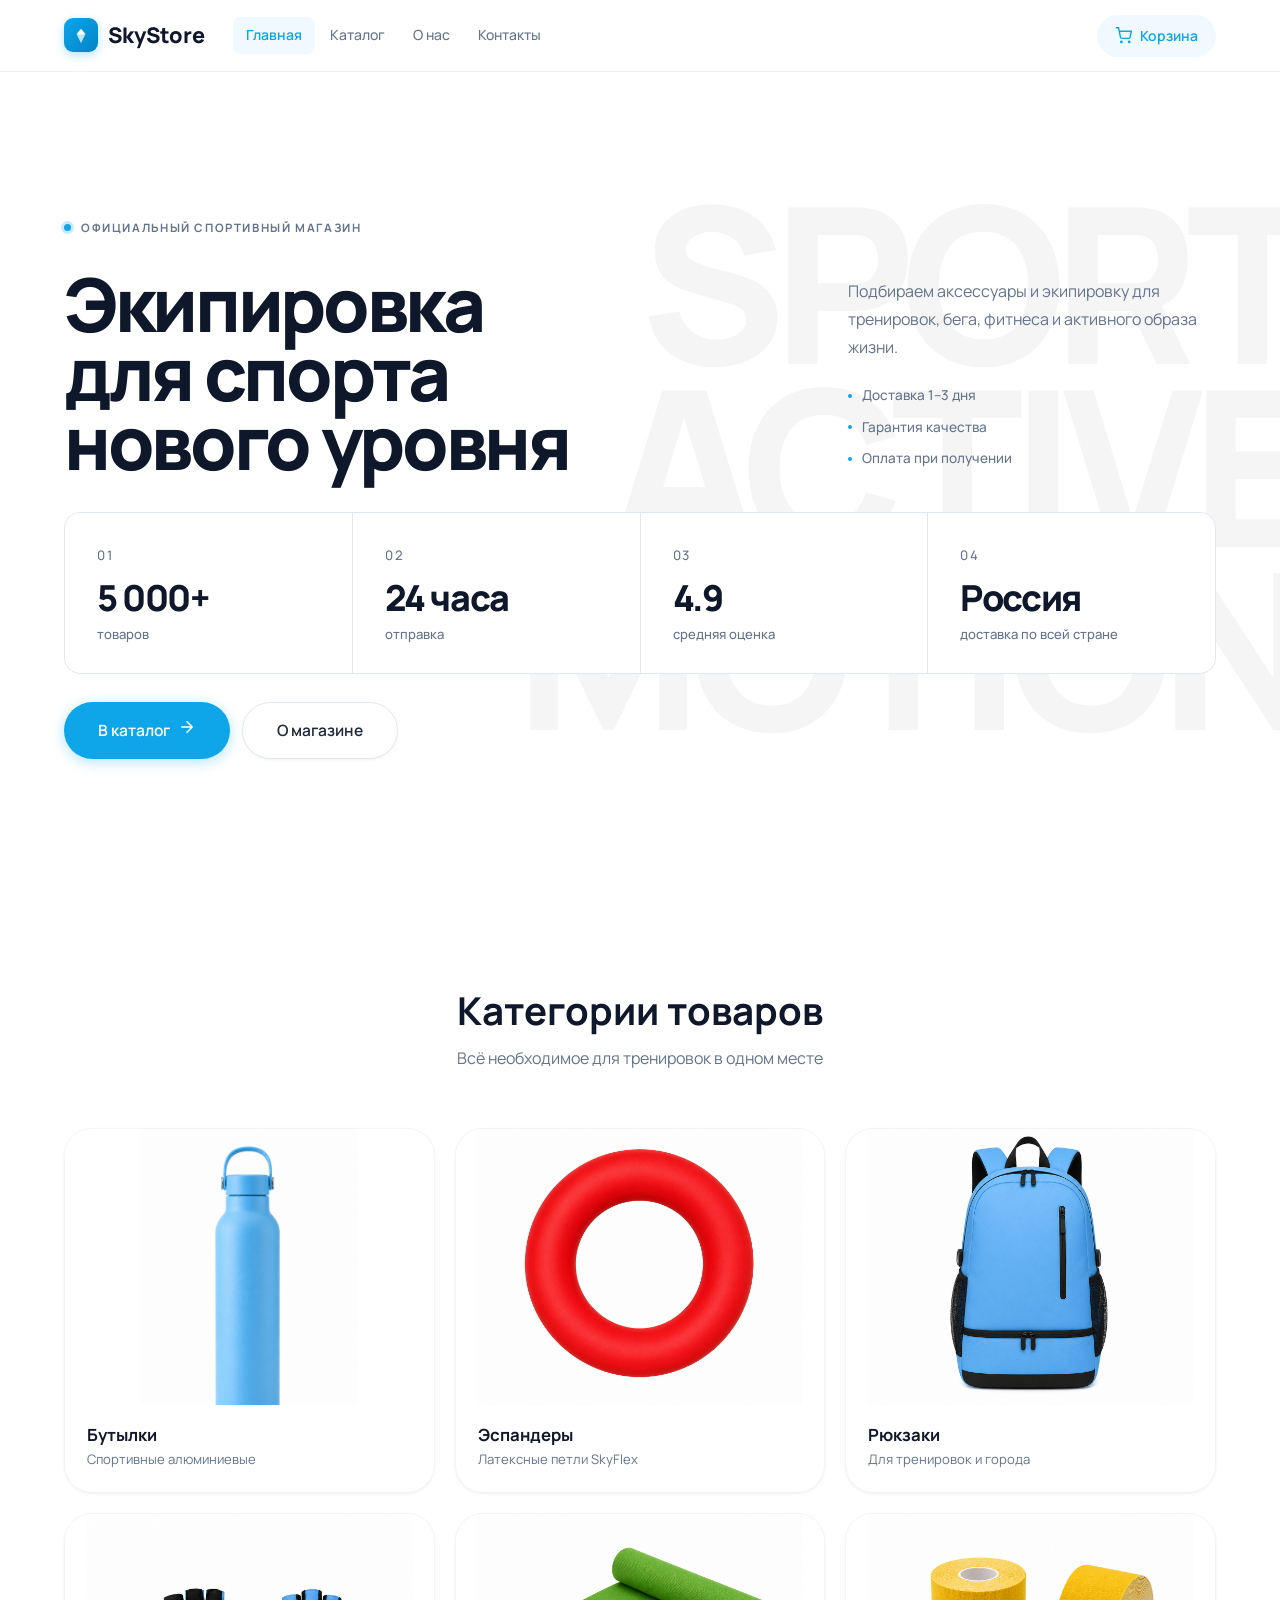
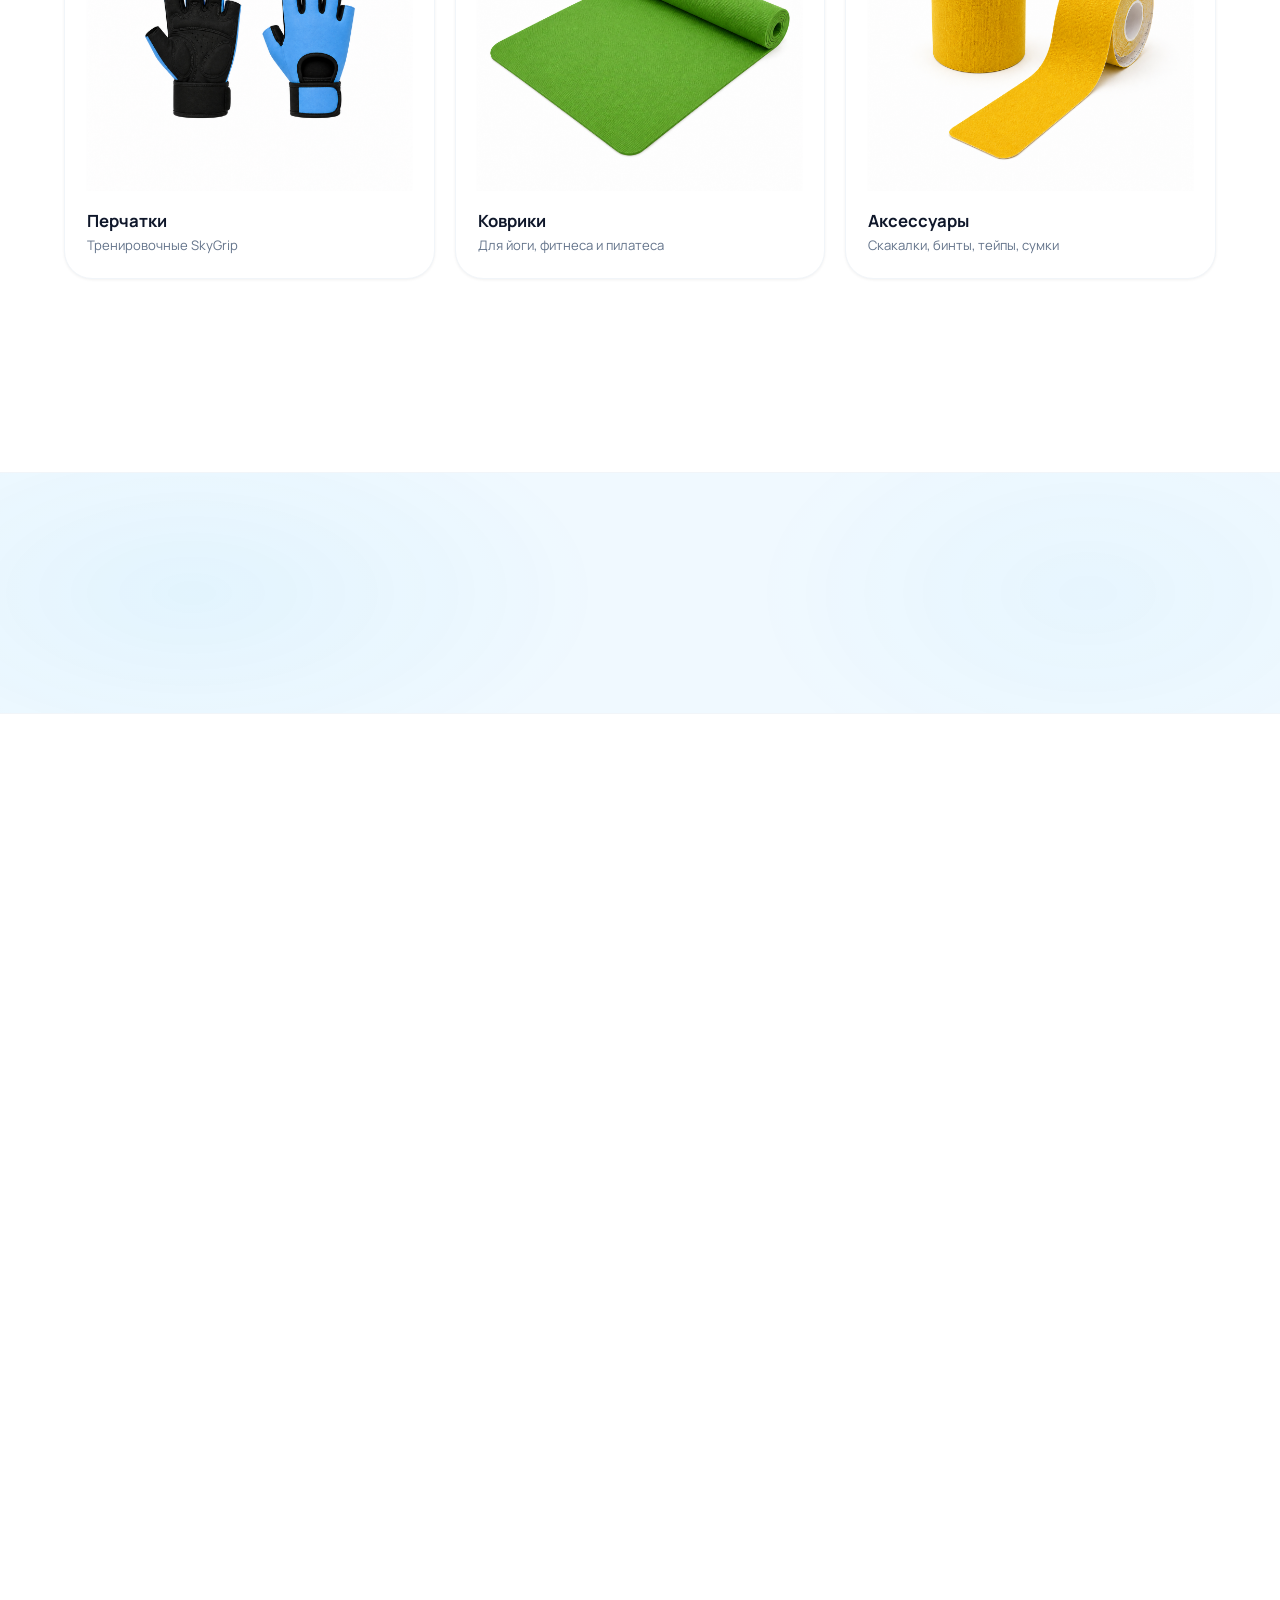
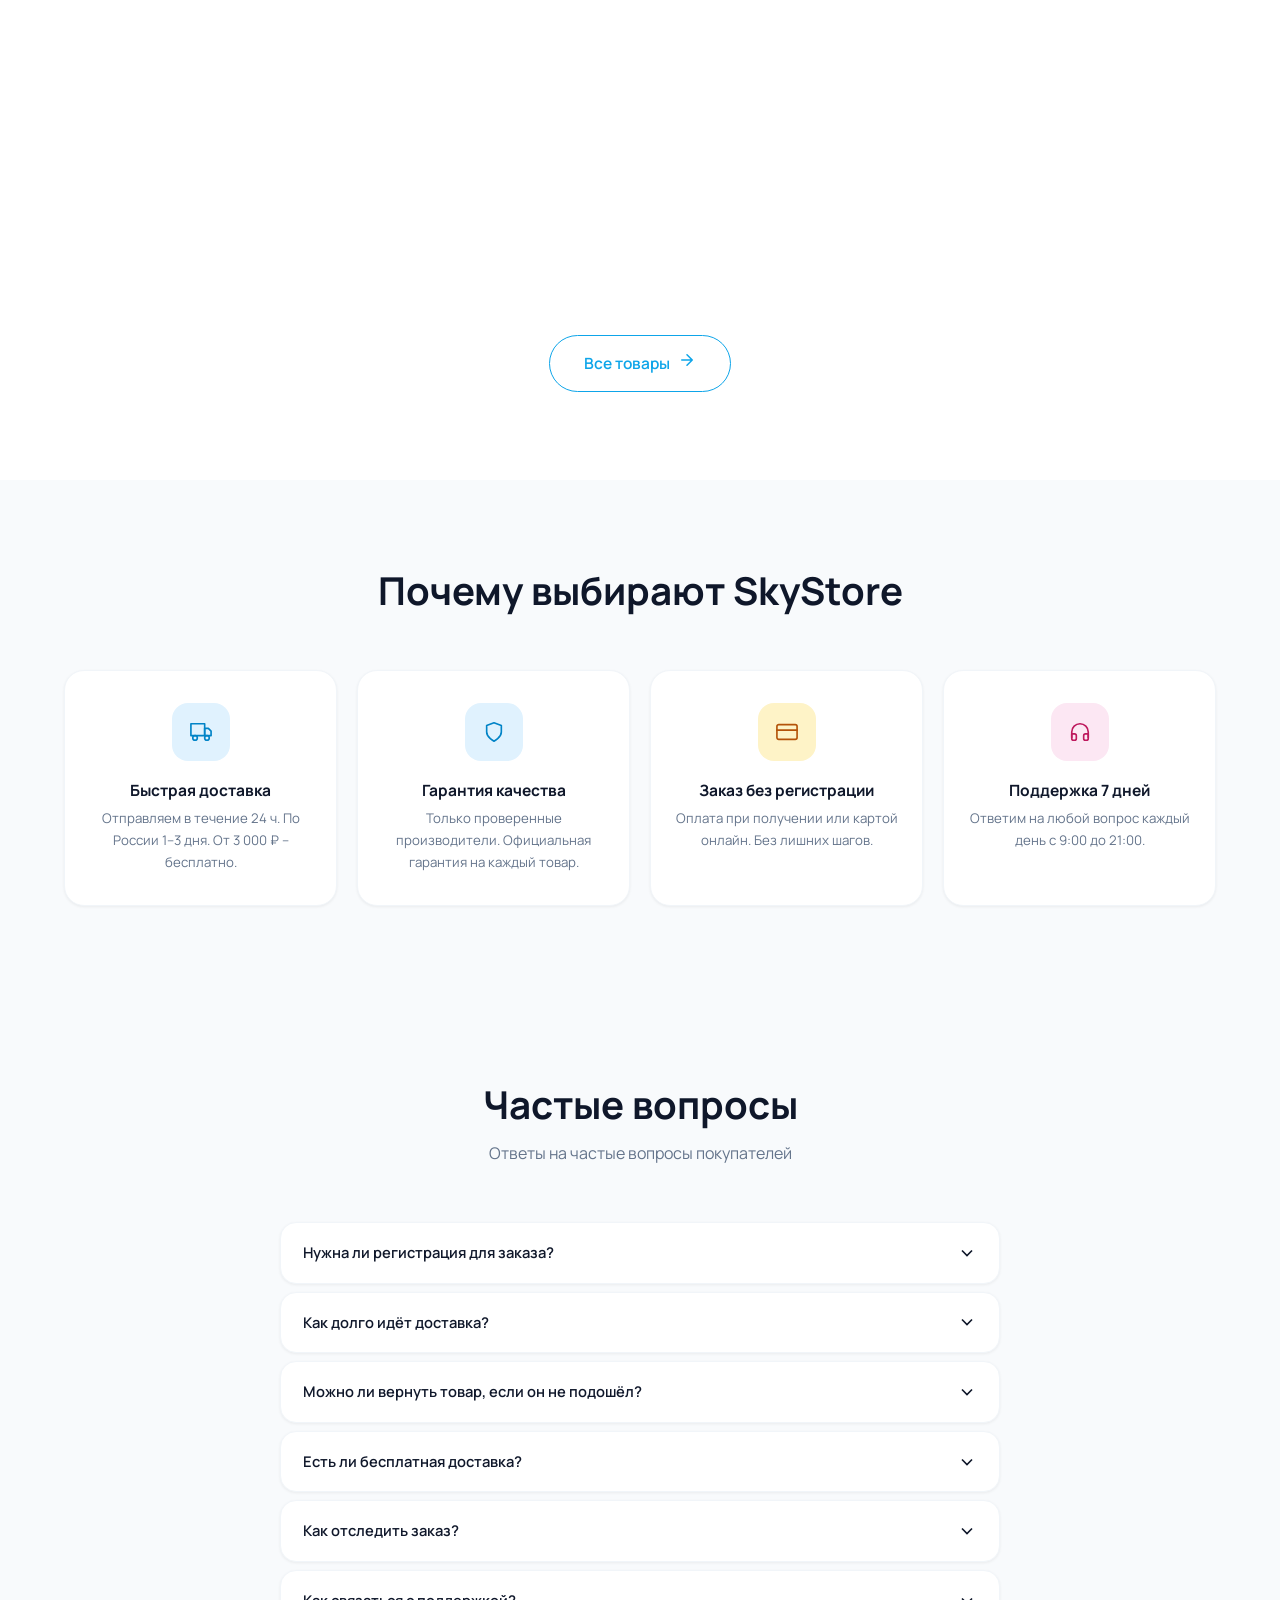
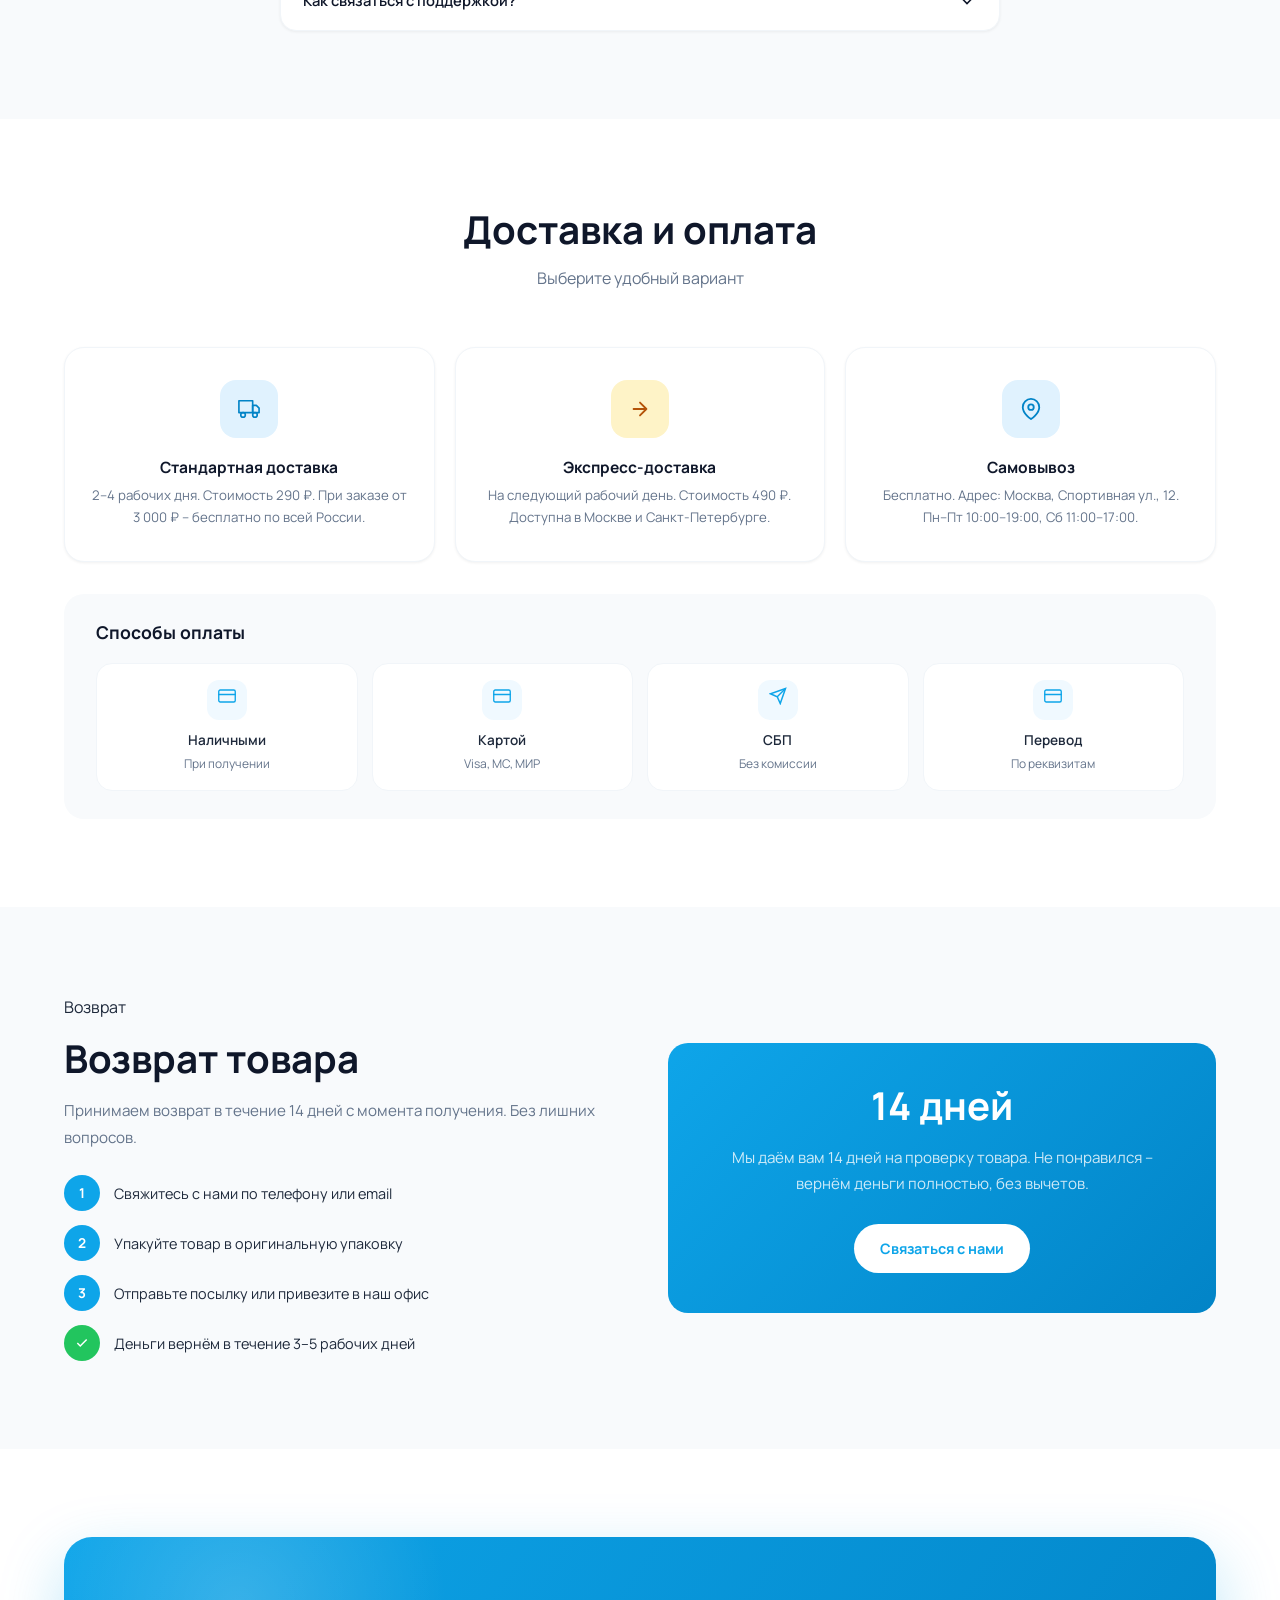
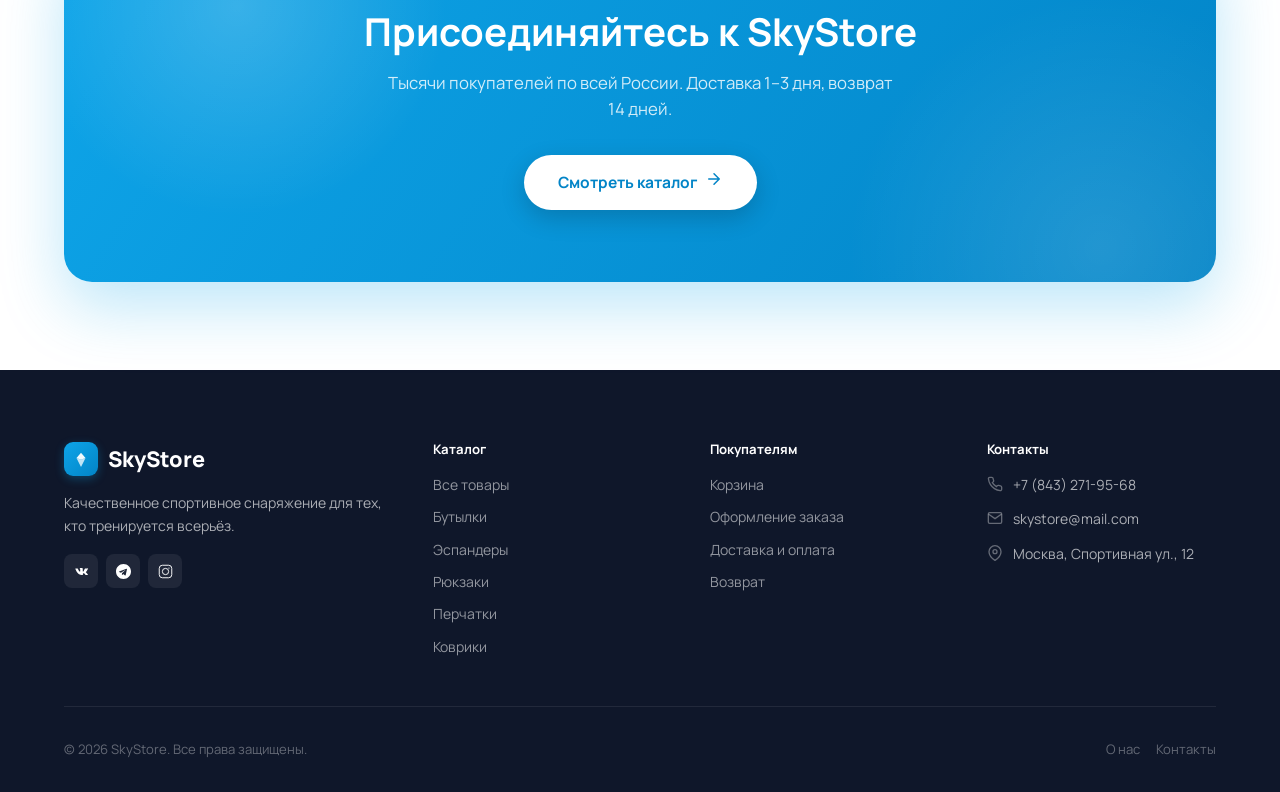
==== skystore-landing/index.html @ 06a7330c "Add Telegram bot + restructure: landing → skystore-landing/, bot → skystore-bot/ - Full aiogram 3 bo" ====
﻿<!DOCTYPE html>
<html lang="ru">
<head>
  <meta charset="UTF-8">
  <meta name="viewport" content="width=device-width, initial-scale=1.0">
  <title>SkyStore – спортивный магазин</title>
  <meta name="description" content="SkyStore – бутылки, эспандеры, рюкзаки, перчатки и коврики для тренировок. Быстрая доставка по России.">
  <link rel="icon" type="image/svg+xml" href="data:image/svg+xml,%3Csvg xmlns='http://www.w3.org/2000/svg' viewBox='0 0 32 32'%3E%3Crect width='32' height='32' rx='7' fill='%230EA5E9'/%3E%3Cpath d='M16 5L9 12l7 2.5 7-2.5L16 5z' fill='white' opacity='.95'/%3E%3Cpath d='M9 12l7 15 7-15-7 2.5L9 12z' fill='white' opacity='.75'/%3E%3C/svg%3E">
  <link rel="preconnect" href="https://fonts.googleapis.com">
  <link rel="preconnect" href="https://fonts.gstatic.com" crossorigin>
  <link href="https://fonts.googleapis.com/css2?family=Manrope:wght@400;500;600;700;800&display=swap" rel="stylesheet">
  <link rel="stylesheet" href="css/style.css">
</head>
<body data-page="home">

  <!-- HEADER -->
  <header class="site-header">
    <div class="container">
      <div class="header-inner">
        <a href="index.html" class="logo">
          <div class="logo-icon">
            <svg viewBox="0 0 20 20" fill="none">
              <path d="M10 3L5 9l5 1.8 5-1.8L10 3z" fill="white" opacity=".95"/>
              <path d="M5 9l5 10 5-10-5 1.8L5 9z" fill="white" opacity=".75"/>
            </svg>
          </div>
          SkyStore
        </a>
        <nav class="nav">
          <a href="index.html"    class="nav-link">Главная</a>
          <a href="catalog.html"  class="nav-link">Каталог</a>
          <a href="about.html"    class="nav-link">О нас</a>
          <a href="contacts.html" class="nav-link">Контакты</a>
        </nav>
        <div class="header-actions">
          <a href="cart.html" class="cart-btn">
            <svg width="17" height="17" viewBox="0 0 24 24" fill="none" stroke="currentColor" stroke-width="2"><circle cx="9" cy="21" r="1"/><circle cx="20" cy="21" r="1"/><path d="M1 1h4l2.68 13.39a2 2 0 0 0 2 1.61h9.72a2 2 0 0 0 2-1.61L23 6H6"/></svg>
            Корзина
            <span class="cart-count" style="display:none">0</span>
          </a>
          <button class="hamburger" aria-label="Меню"><span></span><span></span><span></span></button>
        </div>
      </div>
    </div>
  </header>

  <nav class="mobile-nav">
    <a href="index.html"    class="nav-link">Главная</a>
    <a href="catalog.html"  class="nav-link">Каталог</a>
    <a href="about.html"    class="nav-link">О нас</a>
    <a href="contacts.html" class="nav-link">Контакты</a>
    <a href="cart.html"     class="nav-link">Корзина</a>
  </nav>

  <main class="page-content">

    <!-- HERO -->
    <section class="hero">

      <!-- Decorative background type -->
      <div class="hero-bg-type" aria-hidden="true">
        <span>SPORT</span>
        <span>ACTIVE</span>
        <span>MOTION</span>
      </div>

      <div class="container">

        <!-- Badge -->
        <div class="hero-badge">
          <span class="hero-badge-dot"></span>
          Официальный спортивный магазин
        </div>

        <!-- Asymmetric heading + side block -->
        <div class="hero-main-grid">
          <h1 class="hero-h1">Экипировка<br>для спорта<br>нового уровня</h1>
          <div class="hero-side">
            <p class="hero-desc">Подбираем аксессуары и экипировку для тренировок, бега, фитнеса и активного образа жизни.</p>
            <ul class="hero-trust">
              <li><span class="hero-trust-dot"></span>Доставка 1–3 дня</li>
              <li><span class="hero-trust-dot"></span>Гарантия качества</li>
              <li><span class="hero-trust-dot"></span>Оплата при получении</li>
            </ul>
          </div>
        </div>

        <!-- Stat cards -->
        <div class="hero-cards">
          <div class="hero-card">
            <span class="hero-card-idx">01</span>
            <strong>5 000+</strong>
            <span>товаров</span>
          </div>
          <div class="hero-card">
            <span class="hero-card-idx">02</span>
            <strong>24 часа</strong>
            <span>отправка</span>
          </div>
          <div class="hero-card">
            <span class="hero-card-idx">03</span>
            <strong>4.9</strong>
            <span>средняя оценка</span>
          </div>
          <div class="hero-card">
            <span class="hero-card-idx">04</span>
            <strong>Россия</strong>
            <span>доставка по всей стране</span>
          </div>
        </div>

        <!-- Actions -->
        <div class="hero-actions">
          <a href="catalog.html" class="btn btn-primary btn-lg">В каталог <span data-icon="arrow"></span></a>
          <a href="about.html" class="btn btn-secondary btn-lg">О магазине</a>
        </div>

      </div>
    </section>


    <!-- CATEGORIES -->
    <section class="section" style="background:#fff">
      <div class="container">
        <div class="section-header" data-reveal="up">
          <div class="eyebrow">Ассортимент</div>
          <h2>Категории товаров</h2>
          <p>Всё необходимое для тренировок в одном месте</p>
        </div>
        <div class="cat-grid">
          <a href="catalog.html?cat=bottles" class="cat-card" data-reveal="up" data-delay="100">
            <div class="cat-card-img cat-card-img-product cat-card-img-bottle">
              <img src="images/blue.png" alt="Бутылки для спорта">
            </div>
            <div class="cat-card-body">
              <h3>Бутылки</h3>
              <p>Спортивные алюминиевые</p>
            </div>
          </a>
          <a href="catalog.html?cat=expanders" class="cat-card" data-reveal="up" data-delay="200">
            <div class="cat-card-img cat-card-img-product">
              <img src="images/espander%20red.png" alt="Эспандеры и ленты">
            </div>
            <div class="cat-card-body">
              <h3>Эспандеры</h3>
              <p>Латексные петли SkyFlex</p>
            </div>
          </a>
          <a href="catalog.html?cat=backpacks" class="cat-card" data-reveal="up" data-delay="300">
            <div class="cat-card-img cat-card-img-product">
              <img src="images/back%20blue.png" alt="Спортивные рюкзаки">
            </div>
            <div class="cat-card-body">
              <h3>Рюкзаки</h3>
              <p>Для тренировок и города</p>
            </div>
          </a>
          <a href="catalog.html?cat=gloves" class="cat-card" data-reveal="up" data-delay="100">
            <div class="cat-card-img cat-card-img-product">
              <img src="images/per%20blue.png" alt="Перчатки для фитнеса">
            </div>
            <div class="cat-card-body">
              <h3>Перчатки</h3>
              <p>Тренировочные SkyGrip</p>
            </div>
          </a>
          <a href="catalog.html?cat=mats" class="cat-card" data-reveal="up" data-delay="200">
            <div class="cat-card-img cat-card-img-product">
              <img src="images/cover%20green.png" alt="Коврики для йоги">
            </div>
            <div class="cat-card-body">
              <h3>Коврики</h3>
              <p>Для йоги, фитнеса и пилатеса</p>
            </div>
          </a>
          <a href="catalog.html?cat=accessories" class="cat-card" data-reveal="up" data-delay="300">
            <div class="cat-card-img cat-card-img-product">
              <img src="images/type%20yellow.png" alt="Аксессуары для спорта">
            </div>
            <div class="cat-card-body">
              <h3>Аксессуары</h3>
              <p>Скакалки, бинты, тейпы, сумки</p>
            </div>
          </a>
        </div>
        <div style="text-align:center;margin-top:48px" data-reveal="up">
          <a href="catalog.html" class="btn btn-outline btn-lg">
            Весь каталог <span data-icon="arrow"></span>
          </a>
        </div>
      </div>
    </section>

    <!-- STATS BANNER -->
    <section class="stats-banner">
      <div class="container">
        <div class="stats-grid">
          <div class="stat-item" data-reveal="up" data-delay="100">
            <div class="stat-value"><em>4</em>800+</div>
            <div class="stat-label">Довольных клиентов</div>
          </div>
          <div class="stat-item" data-reveal="up" data-delay="200">
            <div class="stat-value"><em>18</em>+</div>
            <div class="stat-label">Видов товаров</div>
          </div>
          <div class="stat-item" data-reveal="up" data-delay="300">
            <div class="stat-value"><em>98</em>%</div>
            <div class="stat-label">Положительных отзывов</div>
          </div>
          <div class="stat-item" data-reveal="up" data-delay="400">
            <div class="stat-value"><em>1</em>–3</div>
            <div class="stat-label">Дня доставки по России</div>
          </div>
        </div>
      </div>
    </section>

    <!-- FEATURED PRODUCTS -->
    <section class="section" style="background:#fff">
      <div class="container">
        <div class="section-header" data-reveal="up">
          <div class="eyebrow">Популярное</div>
          <h2>Хиты продаж</h2>
          <p>Самые популярные товары среди наших покупателей</p>
        </div>
        <div class="products-grid" id="featured-grid"></div>
        <div style="text-align:center;margin-top:48px" data-reveal="up">
          <a href="catalog.html" class="btn btn-outline btn-lg">
            Все товары <span data-icon="arrow"></span>
          </a>
        </div>
      </div>
    </section>

    <!-- FEATURES -->
    <section class="section" style="background:#f8fafc">
      <div class="container">
        <div class="section-header" data-reveal="up">
          <div class="eyebrow">Преимущества</div>
          <h2>Почему выбирают SkyStore</h2>
        </div>
        <div class="features-grid">
          <div class="feature-card" data-reveal="up" data-delay="100">
            <div class="feature-icon" style="background:#e0f2fe;color:#0284c7"><span data-icon="truck"></span></div>
            <h4>Быстрая доставка</h4>
            <p>Отправляем в течение 24 ч. По России 1–3 дня. От 3 000 ₽ – бесплатно.</p>
          </div>
          <div class="feature-card" data-reveal="up" data-delay="200">
            <div class="feature-icon" style="background:#e0f2fe;color:#0284c7"><span data-icon="shield"></span></div>
            <h4>Гарантия качества</h4>
            <p>Только проверенные производители. Официальная гарантия на каждый товар.</p>
          </div>
          <div class="feature-card" data-reveal="up" data-delay="300">
            <div class="feature-icon" style="background:#fef3c7;color:#b45309"><span data-icon="credit"></span></div>
            <h4>Заказ без регистрации</h4>
            <p>Оплата при получении или картой онлайн. Без лишних шагов.</p>
          </div>
          <div class="feature-card" data-reveal="up" data-delay="400">
            <div class="feature-icon" style="background:#fce7f3;color:#be185d"><span data-icon="headset"></span></div>
            <h4>Поддержка 7 дней</h4>
            <p>Ответим на любой вопрос каждый день с 9:00 до 21:00.</p>
          </div>
        </div>
      </div>
    </section>

    <!-- FAQ -->
    <section class="section" style="background:#f8fafc">
      <div class="container">
        <div class="section-header" data-reveal="up">
          <div class="eyebrow">Вопросы</div>
          <h2>Частые вопросы</h2>
          <p>Ответы на частые вопросы покупателей</p>
        </div>
        <div class="faq-list">
          <div class="faq-item" data-reveal="up" data-delay="100">
            <button class="faq-q" onclick="toggleFaq(this)">
              <span>Нужна ли регистрация для заказа?</span>
              <svg class="faq-icon" width="20" height="20" viewBox="0 0 24 24" fill="none" stroke="currentColor" stroke-width="2"><path d="M6 9l6 6 6-6"/></svg>
            </button>
            <div class="faq-a">Нет. Укажите имя, телефон и адрес доставки – и всё.</div>
          </div>
          <div class="faq-item" data-reveal="up" data-delay="150">
            <button class="faq-q" onclick="toggleFaq(this)">
              <span>Как долго идёт доставка?</span>
              <svg class="faq-icon" width="20" height="20" viewBox="0 0 24 24" fill="none" stroke="currentColor" stroke-width="2"><path d="M6 9l6 6 6-6"/></svg>
            </button>
            <div class="faq-a">Стандартная доставка – 2–4 рабочих дня. Экспресс – на следующий день (Москва и СПб). Мы отправляем заказы в течение 24 часов после подтверждения.</div>
          </div>
          <div class="faq-item" data-reveal="up" data-delay="200">
            <button class="faq-q" onclick="toggleFaq(this)">
              <span>Можно ли вернуть товар, если он не подошёл?</span>
              <svg class="faq-icon" width="20" height="20" viewBox="0 0 24 24" fill="none" stroke="currentColor" stroke-width="2"><path d="M6 9l6 6 6-6"/></svg>
            </button>
            <div class="faq-a">Да, принимаем возврат в течение 14 дней. Товар должен быть в оригинальной упаковке и без следов использования. Свяжитесь с нами – расскажем, как вернуть.</div>
          </div>
          <div class="faq-item" data-reveal="up" data-delay="250">
            <button class="faq-q" onclick="toggleFaq(this)">
              <span>Есть ли бесплатная доставка?</span>
              <svg class="faq-icon" width="20" height="20" viewBox="0 0 24 24" fill="none" stroke="currentColor" stroke-width="2"><path d="M6 9l6 6 6-6"/></svg>
            </button>
            <div class="faq-a">При заказе от 3 000 ₽ доставка бесплатна по всей России. Самовывоз из нашего офиса в Москве – всегда бесплатно.</div>
          </div>
          <div class="faq-item" data-reveal="up" data-delay="300">
            <button class="faq-q" onclick="toggleFaq(this)">
              <span>Как отследить заказ?</span>
              <svg class="faq-icon" width="20" height="20" viewBox="0 0 24 24" fill="none" stroke="currentColor" stroke-width="2"><path d="M6 9l6 6 6-6"/></svg>
            </button>
            <div class="faq-a">После отправки мы пришлём вам трек-номер по телефону или email. Также можно позвонить нам или написать – уточним статус заказа.</div>
          </div>
          <div class="faq-item" data-reveal="up" data-delay="350">
            <button class="faq-q" onclick="toggleFaq(this)">
              <span>Как связаться с поддержкой?</span>
              <svg class="faq-icon" width="20" height="20" viewBox="0 0 24 24" fill="none" stroke="currentColor" stroke-width="2"><path d="M6 9l6 6 6-6"/></svg>
            </button>
            <div class="faq-a">Позвоните по номеру +7 (843) 271-95-68 (бесплатно), напишите на skystore@mail.com или через форму на странице контактов. Работаем ежедневно.</div>
          </div>
        </div>
      </div>
    </section>

    <!-- DELIVERY & PAYMENT -->
    <section class="section" style="background:#fff" id="delivery">
      <div class="container">
        <div class="section-header" data-reveal="up">
          <div class="eyebrow">Доставка</div>
          <h2>Доставка и оплата</h2>
          <p>Выберите удобный вариант</p>
        </div>
        <div class="about-delivery-grid">
          <div class="feature-card" data-reveal="up" data-delay="100">
            <div class="feature-icon" style="background:#e0f2fe;color:#0284c7"><span data-icon="truck"></span></div>
            <h4>Стандартная доставка</h4>
            <p>2–4 рабочих дня. Стоимость 290 ₽. При заказе от 3 000 ₽ – бесплатно по всей России.</p>
          </div>
          <div class="feature-card" data-reveal="up" data-delay="200">
            <div class="feature-icon" style="background:#fef3c7;color:#b45309"><span data-icon="arrow"></span></div>
            <h4>Экспресс-доставка</h4>
            <p>На следующий рабочий день. Стоимость 490 ₽. Доступна в Москве и Санкт-Петербурге.</p>
          </div>
          <div class="feature-card" data-reveal="up" data-delay="300">
            <div class="feature-icon" style="background:#e0f2fe;color:#0284c7"><span data-icon="pin"></span></div>
            <h4>Самовывоз</h4>
            <p>Бесплатно. Адрес: Москва, Спортивная ул., 12. Пн–Пт 10:00–19:00, Сб 11:00–17:00.</p>
          </div>
        </div>

        <div class="about-payment-block" data-reveal="up">
          <h3>Способы оплаты</h3>
          <div class="about-payment-grid">
            <div class="about-payment-item">
              <div class="about-payment-icon"><span data-icon="credit"></span></div>
              <div class="about-payment-name">Наличными</div>
              <div class="about-payment-sub">При получении</div>
            </div>
            <div class="about-payment-item">
              <div class="about-payment-icon"><span data-icon="credit"></span></div>
              <div class="about-payment-name">Картой</div>
              <div class="about-payment-sub">Visa, MC, МИР</div>
            </div>
            <div class="about-payment-item">
              <div class="about-payment-icon"><span data-icon="send"></span></div>
              <div class="about-payment-name">СБП</div>
              <div class="about-payment-sub">Без комиссии</div>
            </div>
            <div class="about-payment-item">
              <div class="about-payment-icon"><span data-icon="credit"></span></div>
              <div class="about-payment-name">Перевод</div>
              <div class="about-payment-sub">По реквизитам</div>
            </div>
          </div>
        </div>
      </div>
    </section>

    <!-- RETURNS -->
    <section class="section" style="background:#f8fafc" id="returns">
      <div class="container">
        <div class="about-returns-grid">
          <div data-reveal="right">
            <div class="eyebrow">Возврат</div>
            <h2>Возврат товара</h2>
            <p class="about-text">Принимаем возврат в течение 14 дней с момента получения. Без лишних вопросов.</p>
            <div class="about-steps">
              <div class="about-step">
                <div class="about-step-num">1</div>
                <span>Свяжитесь с нами по телефону или email</span>
              </div>
              <div class="about-step">
                <div class="about-step-num">2</div>
                <span>Упакуйте товар в оригинальную упаковку</span>
              </div>
              <div class="about-step">
                <div class="about-step-num">3</div>
                <span>Отправьте посылку или привезите в наш офис</span>
              </div>
              <div class="about-step">
                <div class="about-step-num about-step-done">
                  <svg width="14" height="14" viewBox="0 0 24 24" fill="none" stroke="currentColor" stroke-width="2.5"><path d="M20 6L9 17l-5-5"/></svg>
                </div>
                <span>Деньги вернём в течение 3–5 рабочих дней</span>
              </div>
            </div>
          </div>
          <div data-reveal="left">
            <div class="about-returns-card">
              <h3>14 дней</h3>
              <p>Мы даём вам 14 дней на проверку товара. Не понравился – вернём деньги полностью, без вычетов.</p>
              <a href="contacts.html" class="btn about-returns-btn">Связаться с нами</a>
            </div>
          </div>
        </div>
      </div>
    </section>

    <!-- CTA -->
    <section class="section cta-section">
      <div class="container">
        <div class="cta-card" data-reveal="scale">
          <h2>Присоединяйтесь к SkyStore</h2>
          <p>Тысячи покупателей по всей России. Доставка 1–3 дня, возврат 14 дней.</p>
          <a href="catalog.html" class="btn btn-lg btn-white" style="margin-top:32px">
            Смотреть каталог <span data-icon="arrow"></span>
          </a>
        </div>
      </div>
    </section>

  </main>

  <!-- FOOTER -->
  <footer class="site-footer">
    <div class="container">
      <div class="footer-grid">
        <div class="footer-brand">
          <a href="index.html" class="logo">
            <div class="logo-icon"><svg viewBox="0 0 20 20" fill="none"><path d="M10 3L5 9l5 1.8 5-1.8L10 3z" fill="white" opacity=".95"/><path d="M5 9l5 10 5-10-5 1.8L5 9z" fill="white" opacity=".75"/></svg></div>
            SkyStore
          </a>
          <p style="margin-top:14px">Качественное спортивное снаряжение для тех, кто тренируется всерьёз.</p>
          <div class="socials" style="margin-top:16px">
            <a href="#" class="social-link" aria-label="VK"><svg viewBox="0 0 24 24" fill="white" width="15" height="15"><path d="M21.547 7h-3.29a.743.743 0 0 0-.655.392s-1.312 2.416-1.734 3.23C14.734 12.813 14 12.126 14 11.11V7.6A1.104 1.104 0 0 0 12.896 6.5h-2.474a1.982 1.982 0 0 0-1.75.813s1.255-.204 1.255 1.49c0 .42.022 1.626.04 2.64a.73.73 0 0 1-1.272.503A21.54 21.54 0 0 1 6.197 7.41a.693.693 0 0 0-.63-.403h-2.99a.508.508 0 0 0-.48.635C3.093 10.148 6 17.5 12.58 17.5h1.169a.474.474 0 0 0 .474-.474v-1.571a.576.576 0 0 1 .527-.577c.793-.05 2.6.744 3.467 2.363a.573.573 0 0 0 .817.259h2.739a.493.493 0 0 0 .41-.758c-.944-1.36-3.244-3.356-3.244-3.356s2.946-3.891 3.29-5.209A.582.582 0 0 0 21.547 7z"/></svg></a>
            <a href="#" class="social-link" aria-label="Telegram"><svg viewBox="0 0 24 24" fill="white" width="15" height="15"><path d="M12 0C5.373 0 0 5.373 0 12s5.373 12 12 12 12-5.373 12-12S18.627 0 12 0zm5.562 8.248-2.012 9.488c-.145.658-.537.818-1.084.508l-3-2.21-1.447 1.394c-.16.16-.295.295-.605.295l.213-3.053 5.56-5.023c.242-.213-.054-.333-.373-.12l-6.871 4.326-2.962-.924c-.643-.204-.657-.643.136-.953l11.57-4.461c.537-.194 1.006.131.875.733z"/></svg></a>
            <a href="#" class="social-link" aria-label="Instagram"><svg viewBox="0 0 24 24" fill="none" stroke="white" stroke-width="1.5" width="15" height="15"><rect x="2" y="2" width="20" height="20" rx="5"/><circle cx="12" cy="12" r="5"/><circle cx="17.5" cy="6.5" r="1" fill="white" stroke="none"/></svg></a>
          </div>
        </div>
        <div class="footer-col">
          <h4>Каталог</h4>
          <div class="footer-links">
            <a href="catalog.html">Все товары</a>
            <a href="catalog.html?cat=bottles">Бутылки</a>
            <a href="catalog.html?cat=expanders">Эспандеры</a>
            <a href="catalog.html?cat=backpacks">Рюкзаки</a>
            <a href="catalog.html?cat=gloves">Перчатки</a>
            <a href="catalog.html?cat=mats">Коврики</a>
          </div>
        </div>
        <div class="footer-col">
          <h4>Покупателям</h4>
          <div class="footer-links">
            <a href="cart.html">Корзина</a>
            <a href="checkout.html">Оформление заказа</a>
            <a href="index.html#delivery">Доставка и оплата</a>
            <a href="index.html#returns">Возврат</a>
          </div>
        </div>
        <div class="footer-col">
          <h4>Контакты</h4>
          <div class="footer-contact-item"><span data-icon="phone"></span><span>+7 (843) 271-95-68</span></div>
          <div class="footer-contact-item"><span data-icon="mail"></span><span>skystore@mail.com</span></div>
          <div class="footer-contact-item"><span data-icon="pin"></span><span>Москва, Спортивная ул., 12</span></div>
        </div>
      </div>
      <div class="footer-bottom">
        <p>&copy; 2026 SkyStore. Все права защищены.</p>
        <div class="socials" style="gap:16px">
          <a href="about.html" style="font-size:.82rem;color:rgba(255,255,255,.35)">О нас</a>
          <a href="contacts.html" style="font-size:.82rem;color:rgba(255,255,255,.35)">Контакты</a>
        </div>
      </div>
    </div>
  </footer>

  <script src="js/cart.js"></script>
  <script src="js/main.js"></script>
  <script>
    function toggleFaq(btn) {
      const item = btn.closest('.faq-item');
      const isOpen = item.classList.contains('open');
      document.querySelectorAll('.faq-item.open').forEach(el => el.classList.remove('open'));
      if (!isOpen) item.classList.add('open');
    }
  </script>
</body>
</html>
---- skystore-landing/css/style.css ----
﻿/* ============================================================
   SkyStore – Redesign 2.0 · Apple-style minimalism
   ============================================================ */

/* ── 1. VARIABLES ────────────────────────────────────────── */
:root {
  --c-primary:       #0EA5E9;
  --c-primary-dark:  #0284C7;
  --c-primary-light: #BAE6FD;
  --c-primary-pale:  #F0F9FF;
  --c-accent:        #0284C7;
  --c-accent-dark:   #075985;
  --c-accent-light:  #BAE6FD;
  --c-accent-pale:   #F0F9FF;
  --c-dark:          #0F172A;
  --c-text:          #1E293B;
  --c-muted:         #64748B;
  --c-text-muted:    #64748B;
  --c-border:        #E2E8F0;
  --c-border-soft:   #F1F5F9;
  --c-border-light:  #F1F5F9;
  --c-bg:            #F8FAFC;
  --c-white:         #FFFFFF;
  --c-success:       #22C55E;
  --c-error:         #EF4444;

  --font:     'Manrope', system-ui, sans-serif;
  --font-d:   'Manrope', system-ui, sans-serif;
  --font-display: 'Manrope', system-ui, sans-serif;

  --r-sm: 8px; --r-md: 12px; --r-lg: 16px; --r-xl: 20px; --r-2xl: 28px; --r-full: 9999px;

  --shadow-xs:   0 1px 3px rgba(0,0,0,.06);
  --shadow-sm:   0 2px 8px rgba(0,0,0,.07);
  --shadow-md:   0 4px 20px rgba(0,0,0,.09);
  --shadow-lg:   0 8px 40px rgba(0,0,0,.11);
  --shadow-card: 0 2px 8px rgba(0,0,0,.07);
  --shadow-blue: 0 8px 32px rgba(14,165,233,.22);

  --t:      220ms cubic-bezier(.4,0,.2,1);
  --t-fast: 150ms cubic-bezier(.4,0,.2,1);
  --t-slow: 380ms cubic-bezier(.4,0,.2,1);
  --t-normal: 220ms cubic-bezier(.4,0,.2,1);

  --gap-sm:   8px;
  --gap-md:   16px;
  --gap-lg:   24px;
  --gap-xl:   32px;
  --gap-2xl:  48px;
  --gap-3xl:  64px;

  --container: 1200px;
  --topbar-h:  0px;
  --nav-h:     72px;
  --header-h:  72px;
}

/* ── 2. RESET ─────────────────────────────────────────────── */
*, *::before, *::after { box-sizing: border-box; margin: 0; padding: 0; }
html { scroll-behavior: smooth; font-size: 16px; }
body { font-family: var(--font); color: var(--c-text); background: #fff; line-height: 1.6; -webkit-font-smoothing: antialiased; overflow-x: hidden; }

::-webkit-scrollbar { width: 5px; }
::-webkit-scrollbar-track { background: transparent; }
::-webkit-scrollbar-thumb { background: #CBD5E1; border-radius: 9px; }
::-webkit-scrollbar-thumb:hover { background: var(--c-primary); }

/* ── TOP BAR ─────────────────────────────────────────────────── */
.top-bar {
  background: linear-gradient(90deg, var(--c-primary) 0%, var(--c-primary-dark) 100%);
  color: rgba(255,255,255,.95);
  font-size: .75rem; font-weight: 500; letter-spacing: .03em;
  height: var(--topbar-h); display: flex; align-items: center; justify-content: center;
  gap: 18px; padding: 0 24px; flex-shrink: 0;
}
.top-bar span { display: inline-flex; align-items: center; gap: 7px; }
.top-bar svg { width: 14px; height: 14px; opacity: .9; flex-shrink: 0; }
.top-bar-sep { color: rgba(255,255,255,.4); }

/* ── SPORT TICKER (green) ────────────────────────────────────── */
.sport-ticker {
  background: var(--c-accent); overflow: hidden; padding: 12px 0;
  border-top: 1px solid rgba(255,255,255,.12);
}
.ticker-inner {
  display: flex; align-items: center; gap: 30px;
  white-space: nowrap; width: max-content;
  animation: tickerScroll 26s linear infinite;
  font-size: .76rem; font-weight: 800; text-transform: uppercase;
  letter-spacing: .12em; color: #fff;
}
.ticker-inner span { display: inline-flex; align-items: center; gap: 8px; }
.ticker-inner .t-star { opacity: .8; }
.t-sep { color: rgba(255,255,255,.4); }
@keyframes tickerScroll { from{transform:translateX(0)} to{transform:translateX(-50%)} }

a { color: inherit; text-decoration: none; }
img { display: block; max-width: 100%; height: auto; }
ul, ol { list-style: none; }
button { cursor: pointer; border: none; background: none; font: inherit; }
input, textarea, select { font: inherit; }

/* ── 3. TYPOGRAPHY ─────────────────────────────────────────── */
h1,h2,h3,h4,h5 { font-family: var(--font-d); font-weight: 700; line-height: 1.2; color: var(--c-dark); }
h1 { font-size: clamp(2rem, 4.5vw, 3.5rem); }
h2 { font-size: clamp(1.6rem, 3vw, 2.4rem); }
h3 { font-size: clamp(1.1rem, 2vw, 1.5rem); }
h4 { font-size: 1rem; }

/* ── 4. LAYOUT ──────────────────────────────────────────────── */
.container { max-width: var(--container); margin: 0 auto; padding: 0 24px; }
.section   { padding: 88px 0; }
.section-sm { padding: 56px 0; }

.section-header { text-align: center; margin-bottom: 56px; }
.section-header .eyebrow { display: none; }
.eyebrow { display: none; }
.section-header h2   { margin-bottom: 12px; }
.section-header p    { font-size: 1rem; color: var(--c-muted); max-width: 480px; margin: 0 auto; }

/* ── 5. HEADER ──────────────────────────────────────────────── */
.site-header {
  position: fixed; inset: 0 0 auto 0; z-index: 1000;
  height: var(--header-h);
  background: rgba(255,255,255,.95);
  backdrop-filter: blur(20px) saturate(160%);
  -webkit-backdrop-filter: blur(20px) saturate(160%);
  border-bottom: 1px solid rgba(226,232,240,.7);
  transition: box-shadow var(--t);
  display: flex; align-items: center;
}
.site-header.scrolled { box-shadow: 0 1px 20px rgba(0,0,0,.07); }

.header-inner {
  display: flex; align-items: center; height: 100%; gap: 28px; width: 100%;
}

.site-header .container { flex: 1; }

.logo {
  display: flex; align-items: center; gap: 10px;
  font-family: var(--font-d); font-weight: 800; font-size: 1.35rem;
  color: var(--c-dark); flex-shrink: 0;
}
.logo-icon {
  width: 34px; height: 34px;
  background: linear-gradient(135deg, var(--c-primary), var(--c-primary-dark));
  border-radius: 9px; display: flex; align-items: center; justify-content: center;
  box-shadow: 0 3px 10px rgba(14,165,233,.3);
}
.logo-icon svg { width: 18px; height: 18px; }

.nav { display: flex; align-items: center; gap: 2px; flex: 1; }
.nav-link {
  padding: 7px 13px; border-radius: var(--r-sm);
  font-size: .875rem; font-weight: 500; color: var(--c-muted);
  transition: var(--t);
}
.nav-link:hover { color: var(--c-dark); background: var(--c-bg); }
.nav-link.active { color: var(--c-primary); background: var(--c-primary-pale); font-weight: 600; }

.header-actions { display: flex; align-items: center; gap: 8px; margin-left: auto; }

.cart-btn {
  display: inline-flex; align-items: center; justify-content: center; gap: 8px;
  min-height: 42px; padding: 0 18px; background: var(--c-primary-pale); border-radius: var(--r-full);
  font-size: .875rem; font-weight: 600; color: var(--c-primary);
  transition: var(--t); line-height: 1;
}
.cart-btn svg { display: block; }
.cart-btn:hover { background: var(--c-primary); color: #fff; box-shadow: var(--shadow-blue); }
.cart-btn svg { flex-shrink: 0; }

.cart-count {
  display: inline-flex; align-items: center; justify-content: center;
  min-width: 19px; height: 19px; padding: 0 5px;
  background: var(--c-primary); color: #fff;
  border-radius: var(--r-full); font-size: .68rem; font-weight: 800;
  transition: transform .2s;
}
.cart-count.bump { animation: bump .25s ease; }
@keyframes bump { 0%,100%{transform:scale(1)} 50%{transform:scale(1.45)} }

/* Hamburger */
.hamburger { display: none; flex-direction: column; gap: 5px; width: 38px; height: 38px; align-items: center; justify-content: center; border-radius: var(--r-sm); transition: var(--t); }
.hamburger:hover { background: var(--c-bg); }
.hamburger span { display: block; width: 20px; height: 2px; background: var(--c-dark); border-radius: 2px; transition: var(--t); }
.hamburger.open span:nth-child(1) { transform: translateY(7px) rotate(45deg); }
.hamburger.open span:nth-child(2) { opacity: 0; }
.hamburger.open span:nth-child(3) { transform: translateY(-7px) rotate(-45deg); }

.mobile-nav {
  display: none; position: fixed;
  top: var(--header-h); left: 0; right: 0;
  background: #fff; border-bottom: 1px solid var(--c-border);
  padding: 12px 24px 20px; z-index: 999;
  flex-direction: column; gap: 4px;
  box-shadow: var(--shadow-md);
}
.mobile-nav.open { display: flex; }
.mobile-nav .nav-link { font-size: .95rem; padding: 11px 14px; }

/* ── 6. PAGE WRAPPER ────────────────────────────────────────── */
.page-content { padding-top: var(--header-h); min-height: 100vh; display: flex; flex-direction: column; }

/* ── 7. BUTTONS ─────────────────────────────────────────────── */
.btn {
  display: inline-flex; align-items: center; justify-content: center; gap: 8px;
  padding: 13px 26px; border-radius: var(--r-full);
  font-size: .9rem; font-weight: 600; transition: var(--t); white-space: nowrap;
  max-width: 100%;
}
.btn-primary { background: var(--c-primary); color: #fff; box-shadow: 0 3px 14px rgba(14,165,233,.3); }
.btn-primary:hover { background: var(--c-primary-dark); box-shadow: var(--shadow-blue); transform: translateY(-2px); }
.btn-primary:active { transform: translateY(0); }
.btn-secondary { background: #fff; color: var(--c-text); border: 1.5px solid var(--c-border); box-shadow: var(--shadow-xs); }
.btn-secondary:hover { border-color: var(--c-primary); color: var(--c-primary); transform: translateY(-2px); box-shadow: var(--shadow-sm); }
.btn-outline { background: transparent; color: var(--c-primary); border: 1.5px solid var(--c-primary); }
.btn-outline:hover { background: var(--c-primary); color: #fff; transform: translateY(-2px); }
.btn-sm { padding: 9px 20px; font-size: .82rem; }
.btn-lg { padding: 15px 34px; font-size: .97rem; }
.btn-ghost { background: transparent; color: var(--c-muted); padding: 9px 14px; border-radius: var(--r-sm); }
.btn-ghost:hover { color: var(--c-primary); background: var(--c-primary-pale); }
.btn-dark { background: var(--c-dark); color: #fff; }
.btn-dark:hover { background: #1e293b; transform: translateY(-2px); box-shadow: 0 8px 24px rgba(0,0,0,.2); }

/* ── 8. HERO – centered editorial ───────────────────────────── */
/* ── HERO – Swiss editorial, full-width typography ── */
.hero {
  min-height: calc(100vh - var(--header-h));
  background: #fff;
  position: relative; overflow: hidden;
  display: flex; align-items: center;
}
.hero > .container { width: 100%; padding-top: 44px; padding-bottom: 44px; }

/* Background decorative type – depth layer */
.hero-bg-type {
  position: absolute; right: -2%; top: 50%; transform: translateY(-54%);
  pointer-events: none; user-select: none; z-index: 0;
  line-height: .84; text-align: right;
}
.hero-bg-type span {
  font-family: var(--font-d); font-weight: 800;
  font-size: clamp(8rem, 17vw, 22rem);
  color: var(--c-dark); opacity: .034;
  letter-spacing: -.06em; display: block;
}

/* Badge */
.hero-badge {
  position: relative; z-index: 1;
  display: inline-flex; align-items: center; gap: 10px;
  font-size: .72rem; font-weight: 700; letter-spacing: .14em;
  text-transform: uppercase; color: var(--c-muted);
  margin-bottom: 32px;
  opacity: 0; animation: fadeUp .5s .05s forwards;
}
.hero-badge-dot {
  width: 7px; height: 7px; border-radius: 50%;
  background: var(--c-primary);
  box-shadow: 0 0 0 3px rgba(14,165,233,.22); flex-shrink: 0;
}

/* Asymmetric 12-col grid: h1 takes 8 cols, side takes 4 */
.hero-main-grid {
  position: relative; z-index: 1;
  display: grid;
  grid-template-columns: 8fr 4fr;
  gap: 0 48px;
  align-items: end;
  margin-bottom: 36px;
}

.hero-h1 {
  font-family: var(--font-d); font-weight: 800;
  font-size: clamp(2.6rem, 5.8vw, 6.2rem);
  line-height: .93; letter-spacing: -.045em;
  color: var(--c-dark); margin: 0;
  opacity: 0; animation: fadeUp .65s .15s forwards;
}

/* Side column – desc + trust aligned to bottom of h1 */
.hero-side {
  padding-bottom: 6px;
  opacity: 0; animation: fadeUp .65s .28s forwards;
}
.hero-desc {
  font-size: 1rem; color: var(--c-muted); line-height: 1.75;
  margin: 0 0 24px;
}
.hero-trust {
  list-style: none; padding: 0; margin: 0;
  display: flex; flex-direction: column; gap: 10px;
}
.hero-trust li {
  display: flex; align-items: center; gap: 10px;
  font-size: .85rem; font-weight: 500; color: var(--c-muted);
}
.hero-trust-dot {
  width: 4px; height: 4px; border-radius: 50%;
  background: var(--c-primary); flex-shrink: 0;
}

/* Stat cards – horizontal row with hairline dividers */
.hero-cards {
  position: relative; z-index: 1;
  display: grid; grid-template-columns: repeat(4, 1fr);
  gap: 1px;
  background: var(--c-border);
  border: 1px solid var(--c-border);
  border-radius: var(--r-lg);
  overflow: hidden;
  margin-bottom: 28px;
  opacity: 0; animation: fadeUp .65s .42s forwards;
}
.hero-card {
  background: #fff; padding: 28px 32px;
  display: flex; flex-direction: column; gap: 4px;
  transition: background var(--t-fast);
}
.hero-card:hover { background: var(--c-bg); }
.hero-card-idx {
  font-size: .68rem; font-weight: 700; letter-spacing: .14em;
  text-transform: uppercase; color: var(--c-border);
  margin-bottom: 10px; display: block;
}
.hero-card strong {
  font-family: var(--font-d); font-weight: 800;
  font-size: clamp(1.6rem, 2.8vw, 2.6rem);
  line-height: 1; letter-spacing: -.04em;
  color: var(--c-dark);
}
.hero-card > span {
  font-size: .82rem; color: var(--c-muted); font-weight: 500; margin-top: 4px;
}

/* Actions */
.hero-actions {
  position: relative; z-index: 1;
  display: flex; gap: 12px; flex-wrap: wrap;
  justify-content: flex-start;
  opacity: 0; animation: fadeUp .65s .55s forwards;
}

/* ── 9. STATS BANNER (light) ─────────────────────────────────── */
.stats-banner {
  background: var(--c-primary-pale); padding: 56px 0; position: relative; overflow: hidden;
  border-top: 1px solid var(--c-border-soft); border-bottom: 1px solid var(--c-border-soft);
}
.stats-banner::before {
  content: ''; position: absolute; inset: 0; opacity: .6;
  background:
    radial-gradient(ellipse 600px 300px at 15% 50%, rgba(14,165,233,.10) 0%, transparent 70%),
    radial-gradient(ellipse 500px 300px at 85% 50%, rgba(14,165,233,.07) 0%, transparent 70%);
  pointer-events: none;
}
.stats-grid {
  display: grid; grid-template-columns: repeat(4,1fr);
  gap: 24px; text-align: center; position: relative;
}
.stat-item {
  background: rgba(255,255,255,.7); border: 1px solid var(--c-border-soft);
  border-radius: var(--r-xl); padding: 24px 16px;
  backdrop-filter: blur(6px); transition: var(--t-slow);
}
.stat-item:hover { transform: translateY(-4px); box-shadow: var(--shadow-md); }
.stat-value {
  font-family: var(--font-d); font-size: clamp(2.2rem, 4vw, 3rem); font-weight: 900;
  color: var(--c-dark); line-height: 1;
}
.stat-value em { color: var(--c-primary); font-style: normal; }
.stat-label { font-size: .78rem; color: var(--c-muted); margin-top: 10px; font-weight: 600; }

/* ── 10. CATEGORIES ─────────────────────────────────────────── */
.cat-grid {
  display: grid; grid-template-columns: repeat(3,1fr); gap: 20px;
}
.cat-card {
  display: flex; flex-direction: column;
  background: #fff; border-radius: var(--r-2xl);
  overflow: hidden; border: 1px solid var(--c-border-soft);
  box-shadow: var(--shadow-xs); transition: var(--t-slow); cursor: pointer;
  text-decoration: none; color: inherit;
}
.cat-card:hover { transform: translateY(-5px); box-shadow: var(--shadow-md); border-color: var(--c-primary-light); }
.cat-card-img {
  aspect-ratio: 4/3; overflow: hidden;
}
.cat-card-img img { width: 100%; height: 100%; object-fit: cover; transition: transform var(--t-slow); }
.cat-card:hover .cat-card-img img { transform: scale(1.04); }

/* PNG product variant – seamless white, large product */
.cat-card-img-product {
  background: #fff;
  position: relative;
  overflow: hidden;
}
.cat-card-img-product img {
  position: absolute; top: 50%; left: 50%;
  width: 118%; height: 118%;
  transform: translate(-50%, -50%);
  object-fit: contain;
  transition: transform var(--t-slow);
}
.cat-card:hover .cat-card-img-product img { transform: translate(-50%, -50%) scale(1.05); }
.cat-card-img-product.cat-card-img-bottle img {
  width: 118%; height: 118%;
  top: 58%;
}
.cat-card:hover .cat-card-img-bottle img { transform: translate(-50%, -50%) scale(1.05); }
.cat-card-body { padding: 20px 22px 22px; }
.cat-card-body h3 { font-size: 1.05rem; margin-bottom: 4px; }
.cat-card-body p  { font-size: .82rem; color: var(--c-muted); }

/* ── 11. PRODUCT CARDS ──────────────────────────────────────── */
.products-grid {
  display: grid; grid-template-columns: repeat(4,1fr); gap: 20px;
}

.product-card {
  background: #fff; border-radius: var(--r-xl);
  border: 1px solid var(--c-border-soft); box-shadow: var(--shadow-xs);
  display: flex; flex-direction: column;
  transition: var(--t-slow); overflow: hidden;
  min-width: 0;
}
.product-card:hover { transform: translateY(-5px); box-shadow: var(--shadow-md); border-color: var(--c-primary-light); }

.product-image {
  position: relative; aspect-ratio: 1/1; overflow: hidden;
  background: #fff;
}
.product-image img {
  width: 116%; height: 116%;
  position: absolute; top: 50%; left: 50%;
  transform: translate(-50%, -50%);
  object-fit: contain;
  transition: transform var(--t-slow);
}
.product-card:hover .product-image img { transform: translate(-50%, -50%) scale(1.05); }

/* Bottles render taller – anchor to top so cap stays visible, crop bottom only */
.product-image.product-image-bottle img {
  width: 118%; height: 118%;
  top: 58%;
}
.product-card:hover .product-image-bottle img { transform: translate(-50%, -50%) scale(1.05); }

.product-badges {
  position: absolute; top: 10px; left: 10px; z-index: 2;
  display: flex; flex-direction: column; gap: 4px;
}
.badge {
  display: inline-flex; align-items: center;
  padding: 3px 9px; border-radius: var(--r-full);
  font-size: .7rem; font-weight: 700;
}
.badge-hit  { background: var(--c-primary);     color: #fff; }
.badge-new  { background: var(--c-primary-dark); color: #fff; }
.badge-sale { background: var(--c-error);        color: #fff; }
.badge-best { background: var(--c-primary-dark); color: #fff; }
.badge-pop  { background: var(--c-primary);      color: #fff; }

.btn-wishlist {
  position: absolute; top: 10px; right: 10px; z-index: 2;
  width: 34px; height: 34px; border-radius: var(--r-sm);
  background: rgba(255,255,255,.9); backdrop-filter: blur(4px);
  display: flex; align-items: center; justify-content: center;
  color: var(--c-muted); box-shadow: var(--shadow-xs);
  opacity: 0; transform: translateX(6px); transition: var(--t);
}
.product-card:hover .btn-wishlist { opacity: 1; transform: translateX(0); }
.btn-wishlist:hover { color: var(--c-error); transform: scale(1.1); }

.product-body { padding: 14px 16px 16px; display: flex; flex-direction: column; flex: 1; gap: 4px; min-width: 0; }
.product-category { font-size: .72rem; font-weight: 600; color: var(--c-primary); }
.product-name { font-size: .92rem; font-weight: 700; color: var(--c-dark); line-height: 1.35; overflow-wrap: anywhere; }
.product-name a:hover { color: var(--c-primary); }
.product-rating { display: flex; align-items: center; gap: 5px; }
.stars { color: #FBBF24; font-size: .8rem; letter-spacing: -1px; }
.product-rating span { font-size: .74rem; color: var(--c-muted); }
.product-price-row { display: flex; align-items: center; gap: 8px; margin-top: auto; padding-top: 8px; flex-wrap: wrap; }
.price-current { font-size: 1.15rem; font-weight: 800; color: var(--c-dark); font-family: var(--font-d); white-space: nowrap; }
.price-old { font-size: .82rem; color: var(--c-muted); text-decoration: line-through; }
.product-actions { margin-top: 8px; }

.btn-add-cart {
  width: 100%; padding: 10px 14px;
  background: var(--c-primary-pale); color: var(--c-primary);
  border-radius: var(--r-md); font-size: .83rem; font-weight: 600;
  display: flex; align-items: center; justify-content: center; gap: 6px;
  transition: var(--t);
  min-height: 40px;
  white-space: normal;
  text-align: center;
}
.btn-add-cart:hover { background: var(--c-primary); color: #fff; transform: translateY(-1px); box-shadow: 0 3px 12px rgba(14,165,233,.3); }
.btn-add-cart.in-cart { background: var(--c-success); color: #fff; }
.btn-add-cart.in-cart:hover { background: #16a34a; transform: translateY(-1px); }

.card-qty-ctrl {
  display: flex; align-items: center; justify-content: center;
  border: 1.5px solid var(--c-border); border-radius: var(--r-md);
  overflow: hidden; margin-top: 8px; background: #fff;
}
.card-qty-btn {
  width: 36px; height: 34px; display: flex; align-items: center; justify-content: center;
  color: var(--c-muted); transition: var(--t); flex-shrink: 0;
}
.card-qty-btn:hover { background: var(--c-primary-pale); color: var(--c-primary); }
.card-qty-num {
  flex: 1; text-align: center; font-weight: 700; font-size: .88rem; color: var(--c-dark);
  border-left: 1px solid var(--c-border); border-right: 1px solid var(--c-border);
  line-height: 34px; min-width: 32px;
}

/* ── 12. FEATURES ─────────────────────────────────────────────── */
.features-grid { display: grid; grid-template-columns: repeat(4,1fr); gap: 20px; }
.feature-card {
  background: #fff; border-radius: var(--r-xl);
  padding: 32px 24px; text-align: center;
  border: 1px solid var(--c-border-soft); box-shadow: var(--shadow-xs);
  transition: var(--t-slow); position: relative; overflow: hidden;
}
.feature-card::after {
  content: ''; position: absolute;
  bottom: 0; left: 0; right: 0; height: 3px;
  background: var(--c-primary);
  transform: scaleX(0); transform-origin: left;
  transition: transform var(--t-slow);
}
.feature-card:hover::after { transform: scaleX(1); }
.feature-card:hover { transform: translateY(-5px); box-shadow: var(--shadow-md); }
.feature-icon {
  width: 58px; height: 58px; border-radius: var(--r-lg);
  margin: 0 auto 20px; display: flex; align-items: center; justify-content: center;
  flex-shrink: 0; transition: transform var(--t);
}
.feature-card:hover .feature-icon { transform: scale(1.12) rotate(-5deg); }
.feature-icon svg { width: 22px; height: 22px; display: block; flex-shrink: 0; }
.feature-icon span { display: flex; align-items: center; justify-content: center; width: 22px; height: 22px; }
.feature-card h4 { margin-bottom: 8px; font-size: .97rem; }
.feature-card p  { font-size: .83rem; color: var(--c-muted); line-height: 1.65; }

/* ── 13. CTA SECTION (light · gradient card) ──────────────────── */
.cta-section { background: #fff; }
.cta-card {
  position: relative; overflow: hidden; text-align: center;
  border-radius: var(--r-2xl);
  background: linear-gradient(125deg, var(--c-primary) 0%, var(--c-primary-dark) 100%);
  padding: 72px 32px; color: #fff;
  box-shadow: 0 24px 64px rgba(14,165,233,.28);
}
.cta-card::before {
  content: ''; position: absolute; inset: 0; pointer-events: none;
  background:
    radial-gradient(circle 300px at 15% 20%, rgba(255,255,255,.18) 0%, transparent 70%),
    radial-gradient(circle 360px at 90% 90%, rgba(255,255,255,.12) 0%, transparent 70%);
}
.cta-card > * { position: relative; z-index: 1; }
.cta-card h2 { color: #fff; margin-bottom: 14px; }
.cta-card p  { color: rgba(255,255,255,.82); font-size: 1.05rem; margin-bottom: 0; max-width: 520px; margin-left: auto; margin-right: auto; }
.cta-card .btn-white {
  background: #fff; color: var(--c-primary-dark); font-weight: 700;
  box-shadow: 0 8px 24px rgba(0,0,0,.18);
}
.cta-card .btn-white:hover { background: var(--c-primary-pale); transform: translateY(-2px); box-shadow: 0 12px 32px rgba(0,0,0,.22); }

/* ── 14. CATALOG ─────────────────────────────────────────────── */
.page-title-bar {
  background: #fff; border-bottom: 1px solid var(--c-border-soft); padding: 32px 0;
  margin-bottom: 40px;
}
.page-title-bar h1 { font-size: 1.9rem; margin-bottom: 4px; }
.page-title-bar p  { color: var(--c-muted); font-size: .9rem; }

.catalog-page { padding-bottom: 88px; }
.catalog-layout { display: grid; grid-template-columns: 240px 1fr; gap: 32px; align-items: start; width: 100%; }
.catalog-page,
.catalog-layout,
.catalog-sidebar,
.catalog-main,
.products-grid,
.product-card,
.product-body { min-width: 0; }

.catalog-sidebar {
  position: sticky; top: calc(var(--header-h) + 20px);
  background: #fff; border-radius: var(--r-xl);
  padding: 20px; border: 1px solid var(--c-border-soft); box-shadow: var(--shadow-xs);
}
.sidebar-section { margin-bottom: 28px; }
.sidebar-section:last-child { margin-bottom: 0; }

.sidebar-title {
  font-size: .78rem; font-weight: 700;
  color: var(--c-muted); margin-bottom: 10px;
}

.filter-btn {
  display: flex; align-items: center; gap: 8px;
  padding: 8px 12px; border-radius: var(--r-sm);
  font-size: .875rem; font-weight: 500; color: var(--c-text);
  transition: var(--t); text-align: left; width: 100%;
  min-height: 38px;
}
.filter-btn:hover { background: var(--c-bg); }
.filter-btn.active { background: var(--c-primary-pale); color: var(--c-primary); font-weight: 600; }
.filter-btn.main { font-weight: 700; }
.filter-btn.sub { padding-left: 22px; font-size: .84rem; }

.filter-btn-icon {
  width: 20px; height: 20px; flex-shrink: 0;
  display: flex; align-items: center; justify-content: center;
}
.filter-btn-icon svg { width: 16px; height: 16px; display: block; }
.filter-btn .filter-count { margin-left: auto; flex-shrink: 0; }

.filter-count {
  background: var(--c-bg); color: var(--c-muted);
  font-size: .68rem; font-weight: 700; padding: 2px 7px; border-radius: var(--r-full);
}
.filter-btn.active .filter-count { background: var(--c-primary-light); color: var(--c-primary-dark); }

.price-range-inputs { display: grid; grid-template-columns: 1fr 1fr; gap: 8px; }
.price-input {
  padding: 9px 12px; border: 1.5px solid var(--c-border);
  border-radius: var(--r-md); font-size: .84rem; color: var(--c-text);
  width: 100%; transition: var(--t);
}
.price-input:focus { outline: none; border-color: var(--c-primary); box-shadow: 0 0 0 3px rgba(14,165,233,.1); }
.price-range-actions { display: flex; gap: 8px; margin-top: 12px; flex-wrap: wrap; }
.btn-price-apply {
  flex: 1; padding: 10px 14px; border-radius: var(--r-md);
  background: var(--c-primary); color: #fff; border: none;
  font-size: .85rem; font-weight: 600; cursor: pointer;
  transition: var(--t);
}
.btn-price-apply:hover { background: var(--c-primary-dark, #0284c7); transform: translateY(-1px); }
.btn-price-reset {
  padding: 10px 14px; border-radius: var(--r-md);
  background: transparent; color: var(--c-muted);
  border: 1px solid var(--c-border);
  font-size: .85rem; font-weight: 500; cursor: pointer;
  transition: var(--t);
}
.btn-price-reset:hover { color: var(--c-dark); border-color: var(--c-dark); }

.catalog-main { min-width: 0; }
.catalog-toolbar { display: flex; align-items: center; gap: 12px; margin-bottom: 20px; }

.search-box { flex: 1; position: relative; }
.search-box input {
  width: 100%; padding: 11px 16px 11px 42px;
  border: 1.5px solid var(--c-border); border-radius: var(--r-full);
  font-size: .875rem; background: #fff; transition: var(--t);
}
.search-box input:focus { outline: none; border-color: var(--c-primary); box-shadow: 0 0 0 3px rgba(14,165,233,.08); }
.search-box svg { position: absolute; left: 13px; top: 50%; transform: translateY(-50%); color: var(--c-muted); pointer-events: none; }

/* legacy – kept for fallback */
.sort-select {
  padding: 11px 34px 11px 14px; border: 1.5px solid var(--c-border);
  border-radius: var(--r-full); font-size: .84rem; font-weight: 500;
  background: #fff; appearance: none; color: var(--c-text);
  cursor: pointer; transition: var(--t);
}
.sort-select:focus { outline: none; border-color: var(--c-primary); }

/* ── CUSTOM SELECT ─────────────────────────────────────────────── */
.csel-native {
  position: absolute; width: 1px; height: 1px;
  overflow: hidden; clip: rect(0 0 0 0); white-space: nowrap;
  pointer-events: none; opacity: 0;
}
.csel-wrap { position: relative; flex-shrink: 0; }

.csel-trigger {
  display: inline-flex; align-items: center; gap: 7px;
  padding: 10px 12px 10px 13px;
  border: 1.5px solid var(--c-border); border-radius: var(--r-full);
  background: #fff; font-family: var(--font);
  font-size: .84rem; font-weight: 500; color: var(--c-text);
  cursor: pointer; white-space: nowrap; user-select: none;
  transition: border-color .18s, background .18s, box-shadow .18s;
  min-width: 168px; justify-content: space-between;
}
.csel-trigger > svg:first-child { color: var(--c-muted); flex-shrink: 0; }
.csel-trigger > span { flex: 1; text-align: left; }
.csel-chevron { color: var(--c-muted); flex-shrink: 0; transition: transform .2s cubic-bezier(.4,0,.2,1); }
.csel-trigger:hover { border-color: var(--c-primary); background: var(--c-primary-pale, #f0f9ff); }
.csel-trigger.open {
  border-color: var(--c-primary);
  box-shadow: 0 0 0 3px rgba(14,165,233,.12);
  background: var(--c-primary-pale, #f0f9ff);
}
.csel-trigger.open .csel-chevron { transform: rotate(180deg); }

.csel-dropdown {
  position: absolute; top: calc(100% + 7px); right: 0;
  min-width: 100%; width: max-content;
  background: #fff;
  border: 1.5px solid var(--c-border);
  border-radius: 14px;
  box-shadow: 0 4px 6px -1px rgba(0,0,0,.07), 0 12px 32px -4px rgba(0,0,0,.11);
  overflow: hidden; z-index: 200;
  opacity: 0; transform: translateY(-8px) scale(.98);
  pointer-events: none;
  transition: opacity .17s cubic-bezier(.4,0,.2,1), transform .17s cubic-bezier(.4,0,.2,1);
}
.csel-dropdown.open {
  opacity: 1; transform: translateY(0) scale(1);
  pointer-events: all;
}

.csel-opt {
  display: flex; align-items: center; justify-content: space-between;
  gap: 16px; padding: 10px 14px;
  font-size: .84rem; font-weight: 500; color: var(--c-text);
  cursor: pointer; transition: background .12s, color .12s;
}
.csel-opt:first-child { border-radius: 12px 12px 0 0; }
.csel-opt:last-child  { border-radius: 0 0 12px 12px; }
.csel-opt + .csel-opt { border-top: 1px solid var(--c-border-soft, #f1f5f9); }
.csel-opt:hover { background: var(--c-primary-pale, #f0f9ff); color: var(--c-primary-dark, #0284c7); }
.csel-opt.active { color: var(--c-primary); }
.csel-opt.active:hover { background: #e0f2fe; }

.csel-check { flex-shrink: 0; color: var(--c-primary); opacity: 0; transition: opacity .15s; }
.csel-opt.active .csel-check { opacity: 1; }

.catalog-results-count { font-size: .84rem; color: var(--c-muted); }

/* ── 15. PRODUCT PAGE ─────────────────────────────────────────── */
.product-page { padding-bottom: 88px; }
.breadcrumb {
  display: flex; align-items: center; gap: 8px; flex-wrap: wrap;
  font-size: .84rem; color: var(--c-muted); margin-bottom: 32px;
}
.breadcrumb a:hover { color: var(--c-primary); }
.breadcrumb-sep { color: var(--c-border); }

.product-detail-grid { display: grid; grid-template-columns: 1fr 1fr; gap: 56px; align-items: start; }

.product-gallery { position: sticky; top: calc(var(--header-h) + 20px); }
.product-main-image {
  aspect-ratio: 1/1; border-radius: var(--r-xl);
  overflow: hidden; border: 1px solid var(--c-border-soft);
  background: #fff;
  margin-bottom: 12px;
  position: relative;
}
.product-main-image img {
  position: absolute; top: 50%; left: 50%;
  width: 110%; height: 110%;
  transform: translate(-50%, -50%);
  object-fit: contain;
}
.product-thumbs { display: flex; gap: 10px; }
.product-thumb {
  width: 68px; height: 68px; border-radius: var(--r-md);
  overflow: hidden; border: 2px solid transparent; cursor: pointer;
  background: #fff;
  transition: var(--t);
  position: relative;
}
.product-thumb img {
  position: absolute; top: 50%; left: 50%;
  width: 110%; height: 110%;
  transform: translate(-50%, -50%);
  object-fit: contain;
}
.product-thumb.active { border-color: var(--c-primary); }
.product-thumb:hover { border-color: var(--c-primary-light); }

.product-info {}
.product-top-meta { display: flex; align-items: center; gap: 10px; margin-bottom: 12px; }
.product-info h1 { font-size: 1.9rem; margin-bottom: 12px; }
.product-info-price { display: flex; align-items: center; gap: 12px; margin: 16px 0; }
.product-info-price .price-current { font-size: 1.9rem; }
.product-description { font-size: .92rem; color: var(--c-muted); line-height: 1.8; margin-bottom: 24px; padding-bottom: 24px; border-bottom: 1px solid var(--c-border); }

.char-list { display: flex; flex-direction: column; gap: 10px; }
.char-row { display: flex; align-items: center; font-size: .86rem; }
.char-label { color: var(--c-muted); width: 130px; flex-shrink: 0; }
.char-dots { flex: 1; height: 1px; background: repeating-linear-gradient(90deg,var(--c-border) 0,var(--c-border) 4px,transparent 4px,transparent 8px); margin: 0 10px; }
.char-value { font-weight: 600; }

.color-selector { margin: 20px 0; }
.color-selector label { font-size: .84rem; font-weight: 600; display: block; margin-bottom: 10px; }
.color-options { display: flex; gap: 10px; }
.color-dot { width: 30px; height: 30px; border-radius: 50%; cursor: pointer; border: 2.5px solid transparent; box-shadow: var(--shadow-xs); transition: var(--t); }
.color-dot.active, .color-dot:hover { border-color: var(--c-primary); transform: scale(1.15); }

.add-to-cart-section { display: flex; align-items: center; gap: 12px; margin: 24px 0; }
.qty-control { display: flex; align-items: center; background: var(--c-bg); border: 1.5px solid var(--c-border); border-radius: var(--r-md); overflow: hidden; }
.qty-btn { width: 38px; height: 42px; display: flex; align-items: center; justify-content: center; font-size: 1.1rem; color: var(--c-muted); transition: var(--t); }
.qty-btn:hover { color: var(--c-primary); background: var(--c-primary-pale); }
.qty-input { width: 44px; height: 42px; text-align: center; font-size: .95rem; font-weight: 700; background: transparent; border: none; }
.qty-input:focus { outline: none; }

.product-guarantees { display: grid; grid-template-columns: repeat(3,1fr); gap: 10px; margin-top: 24px; }
.guarantee-item { background: var(--c-bg); border-radius: var(--r-md); padding: 14px 12px; text-align: center; font-size: .75rem; color: var(--c-muted); display: flex; flex-direction: column; align-items: center; gap: 6px; }
.guarantee-item svg { color: var(--c-primary); }

/* ── 16. CART ───────────────────────────────────────────────── */
.cart-page { padding-bottom: 88px; }
.cart-layout { display: grid; grid-template-columns: minmax(0, 1fr) minmax(280px, 360px); gap: 28px; align-items: start; }
.cart-items { display: flex; flex-direction: column; gap: 12px; }
.cart-page,
.cart-layout,
.cart-layout > *,
.cart-items,
.cart-item,
.cart-item-info,
.cart-item-right,
.cart-item-controls,
.cart-summary,
.promo-card,
.promo-form-row { min-width: 0; max-width: 100%; }

.cart-item {
  display: grid; grid-template-columns: 88px 1fr auto;
  gap: 20px; align-items: center;
  background: #fff; border-radius: var(--r-xl);
  padding: 18px 22px; border: 1px solid var(--c-border-soft);
  box-shadow: var(--shadow-xs); transition: var(--t);
}
.cart-item:hover { box-shadow: var(--shadow-sm); border-color: var(--c-primary-light); }
.cart-item-image {
  width: 88px; height: 88px; border-radius: var(--r-lg);
  overflow: hidden; background: var(--c-bg); flex-shrink: 0;
}
.cart-item-image img { width: 100%; height: 100%; object-fit: contain; padding: 6px; }
.cart-item-category { font-size: .72rem; font-weight: 600; color: var(--c-primary); margin-bottom: 4px; }
.cart-item-name { font-weight: 700; font-size: .95rem; color: var(--c-dark); line-height: 1.3; overflow-wrap: anywhere; }
.cart-item-name a:hover { color: var(--c-primary); }
.cart-item-variant { font-size: .78rem; color: var(--c-muted); margin-top: 4px; }
.cart-item-right { display: flex; flex-direction: column; align-items: flex-end; gap: 10px; }
.cart-item-price { font-size: 1.15rem; font-weight: 800; color: var(--c-dark); font-family: var(--font-d); white-space: nowrap; }
.cart-item-controls { display: flex; align-items: center; gap: 8px; }

.cart-qty-ctrl {
  display: flex; align-items: center;
  border: 1.5px solid var(--c-border); border-radius: var(--r-md);
  overflow: hidden; background: #fff;
}
.cart-qty-btn {
  width: 34px; height: 34px; display: flex; align-items: center; justify-content: center;
  color: var(--c-muted); transition: var(--t); flex-shrink: 0;
}
.cart-qty-btn:hover { background: var(--c-primary-pale); color: var(--c-primary); }
.cart-qty-num {
  min-width: 36px; text-align: center;
  font-weight: 700; font-size: .9rem; color: var(--c-dark);
  border-left: 1px solid var(--c-border); border-right: 1px solid var(--c-border);
  line-height: 34px;
}
.btn-remove {
  width: 34px; height: 34px; border-radius: var(--r-md);
  display: flex; align-items: center; justify-content: center;
  color: var(--c-muted); border: 1.5px solid var(--c-border);
  transition: var(--t);
}
.btn-remove:hover { color: var(--c-error); background: #fee2e2; border-color: #fca5a5; }

.cart-summary {
  position: sticky; top: calc(var(--header-h) + 20px);
  background: #fff; border-radius: var(--r-xl);
  padding: 28px; border: 1px solid var(--c-border-soft); box-shadow: var(--shadow-xs);
}
.cart-summary h3 { font-size: 1.15rem; margin-bottom: 22px; padding-bottom: 16px; border-bottom: 1px solid var(--c-border); }
.summary-rows { display: flex; flex-direction: column; gap: 12px; margin-bottom: 16px; }
.summary-row { display: flex; justify-content: space-between; gap: 12px; font-size: .875rem; }
.summary-row .label { color: var(--c-muted); }
.summary-row .value { font-weight: 600; text-align: right; white-space: nowrap; }
.summary-divider { height: 1px; background: var(--c-border); margin: 16px 0; }
.summary-total { display: flex; justify-content: space-between; align-items: center; gap: 12px; margin-bottom: 22px; }
.summary-total .label { font-size: 1rem; font-weight: 700; }
.summary-total .value { font-size: 1.6rem; font-weight: 900; font-family: var(--font-d); color: var(--c-dark); white-space: nowrap; }
.promo-msg { margin-top: 8px; font-size: .8rem; font-weight: 600; padding: 7px 12px; border-radius: var(--r-sm); display: block; }
.promo-msg-ok  { background: #dcfce7; color: #15803d; }
.promo-msg-err { background: #fee2e2; color: #dc2626; }
.promo-form-row { flex-wrap: wrap; }
.promo-form-row #promo-input { min-width: min(150px, 100%); }
.promo-form-row #promo-apply-btn { flex: 0 0 auto; }

/* Delivery radio options */
.delivery-option {
  display: flex; align-items: center; gap: 10px; cursor: pointer;
  padding: 10px 12px; border: 1.5px solid var(--c-border);
  border-radius: var(--r-md); transition: border-color .15s, background .15s;
}
.delivery-option:has(input:checked) {
  border-color: var(--c-primary); background: var(--c-primary-pale);
}
.delivery-option input[type="radio"] { display: none; }
.delivery-radio {
  width: 16px; height: 16px; border-radius: 50%;
  border: 1.5px solid var(--c-border); flex-shrink: 0;
  display: flex; align-items: center; justify-content: center;
  transition: border-color .15s;
}
.delivery-option:has(input:checked) .delivery-radio {
  border-color: var(--c-primary);
}
.delivery-radio::after {
  content: ''; width: 8px; height: 8px; border-radius: 50%;
  background: var(--c-primary); opacity: 0; transition: opacity .15s;
}
.delivery-option:has(input:checked) .delivery-radio::after { opacity: 1; }
.delivery-label { font-size: .875rem; font-weight: 600; flex: 1; line-height: 1.25; }
.delivery-price { font-size: .875rem; font-weight: 700; white-space: nowrap; }

.cart-checkout-btn {
  width: 100%; justify-content: center;
  padding: 15px 24px; font-size: .97rem;
}

.cart-empty {
  text-align: center; padding: 96px 24px;
  background: #fff; border-radius: var(--r-xl);
  border: 1px solid var(--c-border-soft); box-shadow: var(--shadow-xs);
}
.cart-empty-icon {
  width: 72px; height: 72px; border-radius: 50%;
  background: var(--c-bg); display: flex; align-items: center; justify-content: center;
  margin: 0 auto 20px;
}
.cart-empty-icon svg { color: var(--c-muted); width: 32px; height: 32px; }
.cart-empty h2 { margin-bottom: 10px; font-size: 1.4rem; }
.cart-empty p  { color: var(--c-muted); margin-bottom: 28px; font-size: .95rem; }

/* ── 17. CHECKOUT ────────────────────────────────────────────── */
.checkout-page { padding-bottom: 88px; }
.checkout-layout { display: grid; grid-template-columns: 1fr 340px; gap: 28px; align-items: start; }
.checkout-form-card { background: #fff; border-radius: var(--r-xl); padding: 28px; border: 1px solid var(--c-border-soft); box-shadow: var(--shadow-xs); margin-bottom: 16px; }
.checkout-form-card h3 { font-size: 1rem; margin-bottom: 20px; padding-bottom: 14px; border-bottom: 1px solid var(--c-border); display: flex; align-items: center; gap: 12px; }
.step-num { width: 26px; height: 26px; background: var(--c-primary); color: #fff; border-radius: 50%; font-size: .75rem; font-weight: 800; display: inline-flex; align-items: center; justify-content: center; flex-shrink: 0; }

.form-grid { display: grid; grid-template-columns: 1fr 1fr; gap: 14px; }
.form-group { display: flex; flex-direction: column; gap: 5px; }
.form-group.full { grid-column: 1 / -1; }
.form-group label { font-size: .8rem; font-weight: 600; }
.form-group input, .form-group textarea, .form-group select {
  width: 100%; max-width: 100%; min-width: 0; box-sizing: border-box;
  padding: 11px 14px; border: 1.5px solid var(--c-border);
  border-radius: var(--r-md); font-size: .875rem;
  background: #fff; transition: var(--t);
}
.form-group input:focus, .form-group textarea:focus, .form-group select:focus { outline: none; border-color: var(--c-primary); box-shadow: 0 0 0 3px rgba(14,165,233,.1); }
.form-group input.error, .form-group textarea.error { border-color: var(--c-error); }
.form-error { font-size: .75rem; color: var(--c-error); }
.form-group textarea { resize: vertical; min-height: 84px; }

.delivery-options { display: flex; flex-direction: column; gap: 10px; }
.delivery-option { display: flex; align-items: center; gap: 14px; padding: 14px 16px; border: 1.5px solid var(--c-border); border-radius: var(--r-lg); cursor: pointer; transition: var(--t); }
.delivery-option:hover { border-color: var(--c-primary-light); }
.delivery-option.selected { border-color: var(--c-primary); background: var(--c-primary-pale); }
.delivery-option input[type="radio"] { display: none; }
.delivery-radio { width: 18px; height: 18px; border-radius: 50%; border: 2px solid var(--c-border); position: relative; flex-shrink: 0; transition: var(--t); }
.delivery-option.selected .delivery-radio { border-color: var(--c-primary); }
.delivery-option.selected .delivery-radio::after { content: ''; position: absolute; inset: 3px; background: var(--c-primary); border-radius: 50%; }
.delivery-option-icon { width: 36px; height: 36px; border-radius: var(--r-sm); background: var(--c-bg); display: flex; align-items: center; justify-content: center; }
.delivery-option-icon svg { color: var(--c-primary); }
.delivery-option-info { flex: 1; }
.delivery-option-info strong { display: block; font-size: .875rem; margin-bottom: 2px; }
.delivery-option-info span  { font-size: .78rem; color: var(--c-muted); }
.delivery-option-price { font-weight: 700; color: var(--c-primary); font-size: .9rem; }

.order-success { display: none; position: fixed; inset: 0; background: rgba(0,0,0,.5); z-index: 2000; align-items: center; justify-content: center; padding: 24px; }
.order-success.show { display: flex; }
.order-success-card { background: #fff; border-radius: var(--r-2xl); padding: 52px; text-align: center; max-width: 480px; width: 100%; box-shadow: 0 24px 80px rgba(0,0,0,.2); animation: popIn .35s cubic-bezier(.34,1.56,.64,1); }
@keyframes popIn { 0%{transform:scale(.88);opacity:0} 100%{transform:scale(1);opacity:1} }
.success-icon { width: 80px; height: 80px; background: #dcfce7; border-radius: 50%; margin: 0 auto 28px; display: flex; align-items: center; justify-content: center; }
.success-icon svg { color: var(--c-success); }
.order-success-card h2 { margin-bottom: 12px; }
.order-success-card p  { color: var(--c-muted); margin-bottom: 32px; line-height: 1.75; }

/* ── 18. CONTACTS ────────────────────────────────────────────── */
.contacts-container { max-width: 960px; }
.contacts-container,
.contact-cards-grid,
.contact-card,
.contact-form-card,
.contacts-form-grid,
.form-group { min-width: 0; }

.contact-cards-grid {
  display: grid; grid-template-columns: 1fr 1fr; gap: 16px;
  margin-bottom: 28px;
}
.contact-card {
  display: flex; align-items: flex-start; gap: 14px;
  background: #fff; border-radius: var(--r-lg); padding: 20px 22px;
  border: 1px solid var(--c-border-soft); box-shadow: var(--shadow-xs);
  transition: var(--t);
}
.contact-card:hover { transform: translateY(-2px); box-shadow: var(--shadow-sm); }
.contact-card-icon {
  width: 44px; height: 44px; border-radius: var(--r-md);
  background: var(--c-primary-pale); display: flex; align-items: center; justify-content: center;
  flex-shrink: 0;
}
.contact-card-icon svg { color: var(--c-primary); width: 18px; height: 18px; }
.contact-card-info { display: flex; flex-direction: column; gap: 3px; min-width: 0; flex: 1; }
.contact-card-info strong { font-size: .78rem; color: var(--c-muted); font-weight: 600; }
.contact-card-info a, .contact-card-info span { font-size: .95rem; color: var(--c-text); font-weight: 500; overflow-wrap: anywhere; }
.contact-card-info a:hover { color: var(--c-primary); }
.contact-card-sub { font-size: .75rem; color: var(--c-muted); margin-top: 2px; }

.messenger-links { display: flex; gap: 10px; flex-wrap: wrap; margin-top: 10px; }
.messenger-links .messenger-btn {
  display: inline-flex; align-items: center; gap: 7px;
  padding: 9px 16px; border-radius: var(--r-full);
  font-size: .82rem; font-weight: 700; color: #fff;
  transition: var(--t); justify-content: center;
  box-shadow: 0 4px 12px -4px rgba(0,0,0,.25);
}
.messenger-links .messenger-btn svg { width: 16px; height: 16px; flex-shrink: 0; }
.messenger-links .messenger-btn:hover,
.contact-card-info .messenger-btn:hover { color: #fff; transform: translateY(-2px); box-shadow: 0 8px 18px -6px rgba(0,0,0,.35); filter: brightness(1.08); }
.messenger-tg  { background: #229ED9; }
.messenger-wa  { background: #25D366; }
.messenger-vk  { background: #0077FF; }

.contacts-map-wrap {
  border-radius: var(--r-xl); overflow: hidden;
  border: 1px solid var(--c-border-soft); box-shadow: var(--shadow-xs);
  margin-bottom: 28px;
}
.contacts-map-wrap iframe { display: block; width: 100%; height: 300px; border: none; }

.contacts-form-wrap { }
.contact-form-card {
  background: #fff; border-radius: var(--r-xl);
  padding: 36px 40px; border: 1px solid var(--c-border-soft); box-shadow: var(--shadow-xs);
}
.contact-form-card h3 { margin-bottom: 8px; }
.contact-form-card > p { color: var(--c-muted); font-size: .9rem; margin-bottom: 28px; }

.contacts-form-grid {
  display: grid; grid-template-columns: 1fr 1fr; gap: 16px;
}
.contacts-form-full { grid-column: 1 / -1; }
.contacts-form-full textarea { min-height: 120px; resize: vertical; }
.contacts-submit-btn { width: 100%; justify-content: center; }

/* Map (old, keep for product page) */
.map-wrap { border-radius: var(--r-xl); overflow: hidden; border: 1px solid var(--c-border-soft); box-shadow: var(--shadow-xs); margin-top: 16px; }
.map-wrap iframe { display: block; width: 100%; height: 260px; border: none; }

/* FAQ */
.faq-list { max-width: 720px; margin: 0 auto; display: flex; flex-direction: column; gap: 8px; }
.faq-item { background: #fff; border-radius: var(--r-lg); border: 1px solid var(--c-border-soft); box-shadow: var(--shadow-xs); overflow: hidden; transition: var(--t); }
.faq-item:hover { box-shadow: var(--shadow-sm); }
.faq-q { width: 100%; display: flex; align-items: center; justify-content: space-between; gap: 16px; padding: 18px 22px; font-size: .92rem; font-weight: 600; color: var(--c-dark); text-align: left; cursor: pointer; transition: var(--t); }
.faq-q:hover { color: var(--c-primary); }
.faq-icon { flex-shrink: 0; transition: transform var(--t); }
.faq-a { display: none; padding: 0 22px 18px; font-size: .875rem; color: var(--c-muted); line-height: 1.7; }
.faq-item.open .faq-a { display: block; }
.faq-item.open .faq-icon { transform: rotate(180deg); }
.faq-item.open .faq-q { color: var(--c-primary); }

/* ── 19. ABOUT ────────────────────────────────────────────────── */
.page-hero { background: var(--c-bg); padding: 72px 0 56px; border-bottom: 1px solid var(--c-border-soft); }
.page-hero h1 { margin-bottom: 14px; }
.page-hero p  { font-size: 1.05rem; color: var(--c-muted); max-width: 540px; }

.about-hero-grid {
  display: grid; grid-template-columns: 1fr 1fr; gap: 56px; align-items: center;
}
.about-hero-text .eyebrow { display: inline-flex; margin-bottom: 16px; }
.about-hero-text h1 { margin-bottom: 16px; }
.about-hero-desc { font-size: 1.05rem; color: var(--c-muted); line-height: 1.75; margin-bottom: 28px; }

.about-stats-grid {
  display: grid; grid-template-columns: repeat(2, minmax(0, 1fr)); gap: 16px;
}
.about-stat-card {
  background: var(--c-white); border-radius: var(--r-xl);
  padding: 24px 20px; text-align: center;
  box-shadow: var(--shadow-sm); border: 1px solid var(--c-border-soft);
}
.about-stat-num { font-size: clamp(1.35rem, 5.8vw, 2.2rem); font-weight: 800; font-family: var(--font-d); line-height: 1; white-space: nowrap; font-variant-numeric: tabular-nums; }
.about-stat-label { font-size: .82rem; color: var(--c-muted); margin-top: 6px; }

.about-mission-grid {
  display: grid; grid-template-columns: 1fr 1fr; gap: 56px; align-items: center;
}
.about-mission-grid .eyebrow { display: inline-flex; margin-bottom: 16px; }
.about-mission-grid h2 { margin-bottom: 16px; }
.about-text { color: var(--c-muted); line-height: 1.75; margin-bottom: 14px; font-size: .95rem; }

.about-mission-cards { display: flex; flex-direction: column; gap: 14px; }
.about-mission-item {
  display: flex; gap: 16px; align-items: flex-start;
  background: var(--c-bg); padding: 18px 20px; border-radius: var(--r-lg);
}
.about-mission-icon {
  width: 40px; height: 40px; border-radius: var(--r-md);
  background: var(--c-primary-pale); display: flex; align-items: center; justify-content: center;
  flex-shrink: 0;
}
.about-mission-icon svg { color: var(--c-primary); width: 18px; height: 18px; }
.about-mission-item h4 { margin-bottom: 4px; font-size: .9rem; }
.about-mission-item p  { font-size: .82rem; color: var(--c-muted); line-height: 1.6; }

.about-delivery-grid { display: grid; grid-template-columns: repeat(3,1fr); gap: 20px; margin-bottom: 32px; }

.about-payment-block {
  background: var(--c-bg); border-radius: var(--r-xl); padding: 28px 32px;
}
.about-payment-block h3 { margin-bottom: 20px; font-size: 1.1rem; }
.about-payment-grid { display: grid; grid-template-columns: repeat(4,1fr); gap: 14px; }
.about-payment-item {
  background: var(--c-white); border-radius: var(--r-lg);
  padding: 16px 12px; text-align: center;
  border: 1px solid var(--c-border-soft);
}
.about-payment-icon {
  width: 40px; height: 40px; border-radius: var(--r-md);
  background: var(--c-primary-pale); display: flex; align-items: center; justify-content: center;
  margin: 0 auto 10px;
}
.about-payment-icon svg { color: var(--c-primary); width: 18px; height: 18px; }
.about-payment-name { font-size: .85rem; font-weight: 600; margin-bottom: 3px; }
.about-payment-sub  { font-size: .75rem; color: var(--c-muted); }

.about-returns-grid {
  display: grid; grid-template-columns: 1fr 1fr; gap: 56px; align-items: center;
}
.about-returns-grid .eyebrow { display: inline-flex; margin-bottom: 16px; }
.about-returns-grid h2 { margin-bottom: 16px; }

.about-steps { display: flex; flex-direction: column; gap: 14px; margin-top: 24px; }
.about-step { display: flex; align-items: center; gap: 14px; }
.about-step-num {
  width: 36px; height: 36px; border-radius: 50%;
  background: var(--c-primary); color: #fff;
  display: flex; align-items: center; justify-content: center;
  font-weight: 700; font-size: .85rem; flex-shrink: 0;
}
.about-step-done { background: var(--c-success); }
.about-step span { font-size: .9rem; color: var(--c-text); }

.about-returns-card {
  background: linear-gradient(135deg, var(--c-primary) 0%, var(--c-primary-dark) 100%);
  border-radius: var(--r-xl); padding: 40px 36px; color: #fff; text-align: center;
}
.about-returns-card h3 { color: #fff; font-size: 2.4rem; margin-bottom: 16px; }
.about-returns-card p  { color: rgba(255,255,255,.8); line-height: 1.7; margin-bottom: 28px; font-size: .95rem; }
.about-returns-btn { background: #fff; color: var(--c-primary); font-weight: 700; }
.about-returns-btn:hover { background: var(--c-primary-pale); }

.team-grid { display: grid; grid-template-columns: repeat(3,1fr); gap: 20px; }
.team-card { background: #fff; border-radius: var(--r-xl); overflow: hidden; border: 1px solid var(--c-border-soft); box-shadow: var(--shadow-xs); text-align: center; transition: var(--t-slow); }
.team-card:hover { transform: translateY(-4px); box-shadow: var(--shadow-md); }
.team-avatar { aspect-ratio: 1; overflow: hidden; background: var(--c-bg); display: flex; align-items: center; justify-content: center; }
.team-photo { background: #f8fafc; }
.team-photo img { width: 100%; height: 100%; object-fit: contain; object-position: center top; padding: 0; }
.team-avatar svg { width: 48px; height: 48px; color: var(--c-primary); opacity: .5; }
.img-sky  { background: #e0f2fe; }
.img-lime { background: #f0fdf4; }
.img-orange { background: #fff7ed; }
.team-card-info { padding: 16px 20px 20px; }
.team-card-info h4 { margin-bottom: 4px; }
.team-card-info span { font-size: .82rem; color: var(--c-primary); font-weight: 600; display: block; }
.team-card-info p { font-size: .8rem; color: var(--c-muted); margin-top: 8px; line-height: 1.6; }

/* ── 20. TOAST ────────────────────────────────────────────────── */
.toast-container { position: fixed; bottom: 24px; right: 24px; z-index: 3000; display: flex; flex-direction: column; gap: 8px; pointer-events: none; }
.toast {
  display: flex; align-items: center; gap: 12px;
  background: #fff; border-radius: var(--r-lg);
  padding: 14px 18px; box-shadow: 0 8px 32px rgba(0,0,0,.13);
  border: 1px solid var(--c-border-soft); min-width: 270px; max-width: 340px;
  pointer-events: all; overflow: hidden;
  animation: slideInToast .28s cubic-bezier(.34,1.56,.64,1) forwards;
  position: relative;
}
.toast::before { content: ''; position: absolute; left: 0; top: 0; bottom: 0; width: 3px; background: var(--toast-color, var(--c-primary)); }
.toast.hiding { animation: slideOutToast .25s ease forwards; }
.toast-icon { width: 32px; height: 32px; border-radius: var(--r-sm); display: flex; align-items: center; justify-content: center; flex-shrink: 0; }
.toast-icon svg { width: 16px; height: 16px; }
.toast-text strong { display: block; font-size: .875rem; }
.toast-text span { font-size: .78rem; color: var(--c-muted); }
@keyframes slideInToast  { 0%{transform:translateX(110%);opacity:0} 100%{transform:translateX(0);opacity:1} }
@keyframes slideOutToast { 0%{transform:translateX(0);opacity:1} 100%{transform:translateX(110%);opacity:0} }

/* ── 21. SCROLL REVEAL ────────────────────────────────────────── */
[data-reveal] { opacity: 0; transition: opacity .65s ease, transform .65s cubic-bezier(.4,0,.2,1); }
[data-reveal="up"]    { transform: translateY(36px); }
[data-reveal="down"]  { transform: translateY(-36px); }
[data-reveal="left"]  { transform: translateX(40px); }
[data-reveal="right"] { transform: translateX(-40px); }
[data-reveal="scale"] { transform: scale(.92); }
[data-reveal="fade"]  { transform: none; }
[data-reveal].revealed { opacity: 1; transform: translate(0) scale(1); }
/* On phones, reveal vertically only – horizontal slide-in can briefly push
   full-width blocks past the viewport edge. Keeps motion, kills the risk. */
@media (max-width: 640px) {
  [data-reveal="left"], [data-reveal="right"] { transform: translateY(28px); }
}
[data-delay="100"] { transition-delay: .1s; }
[data-delay="150"] { transition-delay: .15s; }
[data-delay="200"] { transition-delay: .2s; }
[data-delay="250"] { transition-delay: .25s; }
[data-delay="300"] { transition-delay: .3s; }
[data-delay="400"] { transition-delay: .4s; }

@keyframes fadeUp { from{opacity:0;transform:translateY(18px)} to{opacity:1;transform:translateY(0)} }
@keyframes fadeIn  { from{opacity:0} to{opacity:1} }

/* ── 22. FOOTER ───────────────────────────────────────────────── */
.site-footer { background: var(--c-dark); color: rgba(255,255,255,.65); padding: 72px 0 32px; }
.footer-grid { display: grid; grid-template-columns: 1.4fr repeat(3,1fr); gap: 48px; padding-bottom: 48px; border-bottom: 1px solid rgba(255,255,255,.08); margin-bottom: 32px; }
.footer-brand .logo { color: #fff; margin-bottom: 14px; }
.footer-brand p { font-size: .875rem; line-height: 1.7; }
.footer-col h4 { color: #fff; font-size: .82rem; font-weight: 700; margin-bottom: 16px; }
.footer-links { display: flex; flex-direction: column; gap: 10px; }
.footer-links a { font-size: .875rem; color: rgba(255,255,255,.55); transition: var(--t); }
.footer-links a:hover { color: var(--c-primary-light); }
.footer-contact-item { display: flex; align-items: flex-start; gap: 10px; font-size: .875rem; margin-bottom: 10px; }
.footer-contact-item svg { flex-shrink: 0; margin-top: 2px; opacity: .55; }
.footer-bottom { display: flex; align-items: center; justify-content: space-between; font-size: .82rem; color: rgba(255,255,255,.35); }
.socials { display: flex; gap: 8px; }
.social-link { width: 34px; height: 34px; border-radius: var(--r-sm); background: rgba(255,255,255,.07); display: flex; align-items: center; justify-content: center; transition: var(--t); }
.social-link:hover { background: var(--c-primary); transform: translateY(-2px); }
.social-link svg { width: 15px; height: 15px; }

/* ── 23. MISC ─────────────────────────────────────────────────── */
.tag {
  display: inline-flex; align-items: center; gap: 4px;
  padding: 4px 11px; border-radius: var(--r-full);
  font-size: .73rem; font-weight: 600;
  background: var(--c-bg); color: var(--c-muted); border: 1px solid var(--c-border);
}

.empty-state { text-align: center; padding: 72px 24px; }
.empty-state svg { margin: 0 auto 20px; color: var(--c-border); }

/* ── 24. RESPONSIVE ───────────────────────────────────────────── */
html, body { overflow-x: hidden; }
img, video { max-width: 100%; }

/* Robustness: let 1fr/flex tracks shrink below content so grids never
   blow out their container on narrow screens (no horizontal overflow). */
.cat-grid > *, .products-grid > *, .team-grid > *, .features-grid > *,
.stats-grid > *, .about-stats-grid > *, .about-delivery-grid > *,
.about-payment-grid > *, .contact-cards-grid > *, .footer-grid > *,
.hero-cards > *, .product-guarantees > *, .form-grid > *,
.contacts-form-grid > *, .checkout-layout > *, .cart-layout > *,
.product-detail-grid > *, .catalog-layout > * { min-width: 0; }
.cat-card, .product-card, .team-card, .feature-card,
.hero-card, .stat-item, .about-stat-card, .contact-card { min-width: 0; }
.cat-card-img img, .product-image img { width: 100%; }
/* Decorative oversized background type is hidden on small screens anyway –
   take it fully out of flow so it can't contribute stray overflow. */
@media (max-width: 900px) { .hero-bg-type { display: none; } }

@media (max-width: 1100px) {
  .products-grid  { grid-template-columns: repeat(3,1fr); }
  .features-grid  { grid-template-columns: repeat(2,1fr); }
  .footer-grid    { grid-template-columns: 1fr 1fr; gap: 32px; }
  .stats-grid     { grid-template-columns: repeat(2,1fr); }
  .hero-h1 { font-size: clamp(2.8rem, 7vw, 7rem); }
  .hero-cards { gap: 1px; }
  .hero-card { padding: 22px 24px; }
}
@media (max-width: 900px) {
  :root { --topbar-h: 0px; --nav-h: 64px; --header-h: 64px; }
  .top-bar { font-size: .7rem; gap: 12px; }
  .nav { display: none; }
  .hamburger { display: flex; }
  .hero { min-height: auto; }
  .hero > .container { padding-top: 48px; padding-bottom: 56px; }
  .hero-main-grid { grid-template-columns: 1fr; gap: 28px; align-items: start; }
  .hero-h1 { font-size: clamp(2.6rem, 9vw, 4.4rem); }
  .hero-side { padding-bottom: 0; }
  .hero-cards { grid-template-columns: repeat(2, 1fr); }
  .hero-bg-type { opacity: 0; }
  .catalog-layout { grid-template-columns: 1fr; }
  .catalog-sidebar { position: static; }
  .product-detail-grid { grid-template-columns: 1fr; gap: 32px; }
  .product-gallery { position: static; }
  .cart-layout, .checkout-layout { grid-template-columns: 1fr; }
  .cart-summary, .checkout-layout > div:last-child { position: static; }
  .contact-cards-grid { grid-template-columns: 1fr; }
  .contacts-form-grid { grid-template-columns: 1fr; }
  .contacts-form-full { grid-column: auto; }
  .contact-form-card { padding: 24px 20px; }
  .about-hero-grid { grid-template-columns: 1fr; }
  .about-mission-grid { grid-template-columns: 1fr; }
  .about-returns-grid { grid-template-columns: 1fr; }
  .about-delivery-grid { grid-template-columns: 1fr; }
  .about-payment-grid { grid-template-columns: repeat(2,1fr); }
  .team-grid { grid-template-columns: repeat(2,1fr); }
  .cat-grid { grid-template-columns: repeat(2,1fr); }
  .hero-stat strong, .hero-stat strong > span { font-size: clamp(28px, 7vw, 40px); }
}
@media (max-width: 768px) {
  .header-inner { gap: 12px; }
  .logo { font-size: 1.2rem; }
  .logo-icon { width: 30px; height: 30px; }
  .cart-btn { padding: 0 14px; min-height: 38px; font-size: .82rem; }
  .container { padding: 0 18px; }
  .page-title-bar { padding: 24px 0; }
  .page-title-bar h1 { font-size: 1.5rem; }
  .page-title-bar p  { font-size: .85rem; }
  .page-hero { padding: 48px 0 36px; }
  .page-hero h1 { font-size: 1.7rem; }
  .catalog-toolbar { flex-direction: column; align-items: stretch; gap: 10px; }
  .catalog-toolbar .sort-select,
  .catalog-toolbar .csel-wrap,
  .catalog-toolbar .search-box { width: 100%; }
  .catalog-toolbar .csel-trigger { width: 100%; }
  .catalog-toolbar .csel-dropdown { left: 0; right: 0; min-width: 0; width: 100%; }
  .cart-page { padding-bottom: 56px; }
  .cart-item {
    grid-template-columns: 72px 1fr;
    grid-template-areas:
      "img info"
      "ctrls ctrls";
    gap: 12px 14px;
    padding: 14px;
    border-radius: var(--r-lg);
  }
  .cart-item-image { grid-area: img; width: 72px; height: 72px; }
  .cart-item-info  { grid-area: info; min-width: 0; }
  .cart-item-name  { font-size: .9rem; }
  .cart-item-right {
    grid-area: ctrls;
    flex-direction: row; justify-content: space-between; align-items: center;
    width: 100%;
    padding-top: 10px; border-top: 1px solid var(--c-border-soft);
  }
  .cart-layout { grid-template-columns: 1fr; gap: 20px; }
  .cart-summary { position: static; padding: 22px 18px; }
  .cart-summary h3 { font-size: 1rem; margin-bottom: 16px; padding-bottom: 12px; }
  .summary-total .value { font-size: 1.35rem; }
  .checkout-layout { gap: 20px; }
  .checkout-form-card { padding: 20px 18px; }
  .contacts-map-wrap iframe { height: 240px; }
  .about-payment-grid { grid-template-columns: repeat(2,1fr); }
  .about-delivery-grid { grid-template-columns: 1fr; }
  .hero-stats { gap: 24px; padding-top: 28px; margin-top: 32px; }
  .product-info h1 { font-size: 1.45rem; }
  .product-info-price .price-current { font-size: 1.5rem; }
  .add-to-cart-section { flex-wrap: wrap; gap: 10px; }
  .product-guarantees { grid-template-columns: repeat(3,1fr); gap: 8px; }
}
@media (max-width: 640px) {
  :root { --topbar-h: 0px; --nav-h: 64px; --header-h: 64px; }
  .top-bar { display: none; }
  .sport-ticker { display: none; }
  .section { padding: 48px 0; }
  .section-header { margin-bottom: 32px; }
  .products-grid { grid-template-columns: repeat(2,minmax(0,1fr)); gap: 12px; }
  .features-grid { grid-template-columns: 1fr; }
  .cat-grid { grid-template-columns: 1fr; }
  .team-grid { grid-template-columns: 1fr; }
  .footer-grid { grid-template-columns: 1fr; gap: 28px; }
  .footer-bottom { flex-direction: column; gap: 10px; text-align: center; }
  .stats-grid { grid-template-columns: repeat(2,1fr); gap: 20px; }
  .stat-value { font-size: 2.2rem; }
  .hero-stats { gap: 20px; flex-wrap: wrap; }
  .hero-stat strong, .hero-stat strong > span { font-size: clamp(26px, 8vw, 34px); }
  .form-grid { grid-template-columns: 1fr; }
  .form-group.full { grid-column: auto; }
  .cart-item { grid-template-columns: 64px 1fr; padding: 12px; gap: 10px 12px; }
  .cart-item-image { width: 64px; height: 64px; }
  .cart-item-name { font-size: .87rem; line-height: 1.3; }
  .cart-item-price { font-size: 1rem; }
  .cart-qty-btn { width: 30px; height: 30px; }
  .cart-qty-num { min-width: 30px; line-height: 30px; font-size: .85rem; }
  .btn-remove { width: 30px; height: 30px; }
  .product-guarantees { grid-template-columns: 1fr; }
  .add-to-cart-section { flex-wrap: wrap; }
  .hero-actions { flex-direction: column; align-items: stretch; width: 100%; max-width: 320px; margin-left: auto; margin-right: auto; }
  .hero-actions .btn { width: 100%; justify-content: center; }
  h1 { font-size: 1.75rem; }
  h2 { font-size: 1.4rem; }
  .about-stats-grid { grid-template-columns: repeat(2,1fr); }
  .about-payment-grid { grid-template-columns: repeat(2,1fr); }
  .contact-form-card { padding: 20px 16px; }
  .contacts-form-grid { grid-template-columns: 1fr; }
  .product-image { aspect-ratio: 1/1; }
  .product-name { font-size: .85rem; }
  .price-current { font-size: 1rem; }
  .container { padding: 0 14px; }
  .hero-tag { font-size: .68rem; padding: 5px 12px; }
  .hero-content h1 { font-size: clamp(1.7rem, 6.5vw, 2.1rem); }
  .hero-desc { font-size: .95rem; }
  .delivery-option { padding: 10px 12px; }
  .delivery-label { font-size: .82rem; }
  .delivery-price { font-size: .82rem; }
  .product-thumb { width: 56px; height: 56px; }
  .breadcrumbs { font-size: .78rem; flex-wrap: wrap; }
  .contact-card { padding: 14px; gap: 12px; }
  .toast-container { left: 12px; right: 12px; bottom: 12px; }
  .toast { width: 100%; max-width: 100%; }
}
/* Promo row inside cart wraps on narrow widths */
@media (max-width: 520px) {
  #promo-input { min-width: 0; flex: 1 1 140px !important; }
  #promo-input + button,
  #promo-apply-btn { flex-shrink: 0; }
}
@media (max-width: 380px) {
  #promo-input { flex: 1 1 100% !important; }
  #promo-apply-btn { width: 100%; }
}

/* Cart item – collapse controls to vertical at narrow widths */
@media (max-width: 460px) {
  .cart-item {
    grid-template-columns: 64px 1fr;
    grid-template-areas:
      "img info"
      "ctrls ctrls";
    gap: 10px 12px; padding: 12px;
  }
  .cart-item-image { width: 64px; height: 64px; }
  .cart-item-right {
    flex-direction: column; align-items: stretch;
    gap: 10px;
    padding-top: 10px;
    border-top: 1px solid var(--c-border-soft);
  }
  .cart-item-price { text-align: left; font-size: 1rem; }
  .cart-item-controls {
    display: flex; align-items: center;
    justify-content: space-between; gap: 8px; width: 100%;
  }
}

@media (max-width: 480px) {
  .header-inner { gap: 8px; }
  .logo { font-size: 1.1rem; gap: 8px; }
  .logo-icon { width: 28px; height: 28px; }
  .logo-icon svg { width: 15px; height: 15px; }
  /* Cart icon-only on tiny screens */
  .cart-btn {
    position: relative;
    padding: 0; width: 38px; min-height: 38px;
    font-size: 0;
    border-radius: 50%;
  }
  .cart-btn svg { width: 17px; height: 17px; }
  .cart-btn .cart-count {
    position: absolute;
    top: -3px; right: -3px;
    transform: none;
    font-size: .62rem;
    min-width: 16px; height: 16px;
    padding: 0 4px;
  }
  .hamburger { width: 34px; height: 34px; }
  .container { padding: 0 12px; }
  .hero-stats { gap: 14px 24px; }
  .section { padding: 40px 0; }
  h1 { font-size: 1.55rem; }
  h2 { font-size: 1.25rem; }
  .hero-grid { padding: 24px 0 40px; }
  /* Cart fits comfortably */
  .cart-item { padding: 10px; gap: 8px 10px; }
  .cart-item-image { width: 56px; height: 56px; }
  .cart-item-name { font-size: .85rem; }
  .cart-item-category { font-size: .62rem; margin-bottom: 2px; }
  .cart-item-variant { font-size: .72rem; }
  .cart-item-price { font-size: .95rem; }
  .cart-summary { padding: 18px 16px; }
  .cart-summary h3 { font-size: .95rem; }
  .summary-row { font-size: .82rem; }
  .summary-total .label { font-size: .9rem; }
  .summary-total .value { font-size: 1.2rem; }
  .cart-checkout-btn { padding: 13px 18px; font-size: .9rem; }
  /* Toolbar / catalog */
  .filter-btn { font-size: .82rem; padding: 8px 10px; }
  .results-count { font-size: .82rem; }
  /* Product page */
  .product-info h1 { font-size: 1.3rem; }
  .product-info-price .price-current { font-size: 1.35rem; }
  .product-thumbs { gap: 6px; }
  .product-thumb { width: 52px; height: 52px; }
  /* Footer */
  .site-footer { padding: 48px 0 24px; }
  .footer-col h4 { margin-bottom: 12px; }
  /* Hero copy fits */
  .hero-content h1 { line-height: 1.15; }
}
@media (max-width: 380px) {
  .products-grid { grid-template-columns: 1fr; gap: 14px; }
  .container { padding: 0 12px; }
  .hero-stats { flex-direction: row; gap: 14px; flex-wrap: wrap; justify-content: center; }
  .hero-stat { text-align: center; min-width: 80px; }
  .hero-stat strong, .hero-stat strong > span { font-size: 24px; }
  .footer-grid { gap: 24px; }
  .header-inner { gap: 6px; }
  .logo { font-size: 1rem; }
  .hero-content h1 { font-size: 1.5rem; }
  .hero-desc { font-size: .9rem; line-height: 1.6; }
  .product-card .product-name { font-size: .82rem; }
  .product-image { aspect-ratio: 1/1; }
  .delivery-option { padding: 9px 10px; gap: 8px; }
  .delivery-label, .delivery-price { font-size: .78rem; }
  .product-info-price { flex-wrap: wrap; gap: 8px; }
  .product-info-price .price-current { font-size: 1.25rem; }
  .breadcrumbs { font-size: .72rem; }
  .checkout-form-card { padding: 18px 14px; }
  .checkout-form-card h3 { font-size: .95rem; }
  /* About / contacts – keep numbers tight */
  .about-stat-card { padding: 18px 12px; }
  .about-stat-num { font-size: 1.7rem; white-space: nowrap; }
  .about-stat-label { font-size: .72rem; }
  .contact-card { padding: 14px 12px; gap: 10px; }
  .contact-card-icon { width: 38px; height: 38px; }
  .contact-card-info strong { font-size: .72rem; }
  .contact-card-info a, .contact-card-info span { font-size: .85rem; word-break: break-word; }
  /* Catalog filters compact */
  .catalog-sidebar { gap: 16px; }
  .sidebar-section { padding: 16px 14px !important; }
  .filter-btn { font-size: .78rem; padding: 7px 9px; gap: 8px; }
  .filter-btn-icon { width: 22px; height: 22px; }
  .filter-btn-icon svg { width: 14px; height: 14px; }
  .filter-count { font-size: .65rem; padding: 1px 5px; }
}
@media (max-width: 340px) {
  .container { padding: 0 10px; }
  .logo,
  .logo span { font-size: .9rem; }
  .logo-icon { width: 24px; height: 24px; }
  .logo-icon svg { width: 13px; height: 13px; }
  .hamburger { width: 32px; height: 32px; gap: 4px; }
  .hamburger span { width: 18px; }
  .cart-btn { width: 34px; min-height: 34px; }
  .hero-content h1 { font-size: 1.35rem; }
  .btn-lg { padding: 0 18px; font-size: .85rem; min-height: 44px; }
  .hero-stats { gap: 10px; }
  .hero-stat { min-width: 70px; }
  .hero-stat strong, .hero-stat strong > span { font-size: 22px; }
  .cart-summary { padding: 14px 12px; }
  .summary-total .value { font-size: 1.05rem; }
  .product-info h1 { font-size: 1.15rem; }
  .filter-btn { font-size: .76rem; padding: 6px 8px; gap: 6px; }
  .filter-count { font-size: .62rem; padding: 1px 5px; }
  /* Cart even tighter */
  .cart-item { grid-template-columns: 52px 1fr; padding: 10px 8px; gap: 8px 10px; }
  .cart-item-image { width: 52px; height: 52px; }
  .cart-item-name { font-size: .82rem; }
  .cart-item-category { font-size: .6rem; }
  .cart-qty-btn { width: 28px; height: 28px; }
  .cart-qty-num { min-width: 26px; line-height: 28px; font-size: .8rem; }
  .btn-remove { width: 28px; height: 28px; }
  .cart-summary { padding: 14px 10px; }
  .summary-total .value { font-size: 1rem; }
  /* About stats – keep 2x2 readable */
  .about-stat-num { font-size: 1.45rem; }
  .about-stat-label { font-size: .68rem; line-height: 1.3; }
  .about-stats-grid { gap: 10px; }
  .about-stat-card { padding: 14px 8px; }
  /* Contacts */
  .contact-card { padding: 12px 10px; gap: 8px; flex-wrap: wrap; }
  .contact-card-icon { width: 34px; height: 34px; }
  .contact-card-info { min-width: 0; flex: 1 1 0; }
  .contact-card-info a, .contact-card-info span { font-size: .8rem; word-break: normal; overflow-wrap: anywhere; }
}
@media (max-width: 280px) {
  :root { --header-h: 56px; }
  .container { padding: 0 8px; }
  .logo { font-size: .82rem; gap: 6px; }
  .logo-icon { width: 22px; height: 22px; }
  .header-inner { gap: 4px; }
  .cart-btn { width: 30px; min-height: 30px; }
  .cart-btn svg { width: 14px; height: 14px; }
  .hamburger { width: 28px; height: 28px; }
  .hamburger span { width: 16px; }
  .hero-content h1 { font-size: 1.2rem; }
  .hero-desc { font-size: .82rem; }
  .hero-stat strong, .hero-stat strong > span { font-size: 20px; }
  .btn-lg { padding: 0 14px; font-size: .8rem; min-height: 40px; }
  /* Cart minimal */
  .cart-item { grid-template-columns: 44px 1fr; padding: 8px; gap: 6px 8px; }
  .cart-item-image { width: 44px; height: 44px; }
  .cart-item-name { font-size: .78rem; line-height: 1.25; }
  .cart-item-category { font-size: .58rem; margin-bottom: 1px; }
  .cart-item-variant { font-size: .68rem; }
  .cart-item-price { font-size: .9rem; }
  .cart-qty-btn { width: 26px; height: 26px; }
  .cart-qty-num { min-width: 22px; line-height: 26px; font-size: .76rem; }
  .btn-remove { width: 26px; height: 26px; }
  .cart-summary { padding: 12px 10px; }
  .cart-summary h3 { font-size: .9rem; margin-bottom: 12px; }
  .summary-row { font-size: .76rem; }
  .summary-total .value { font-size: .95rem; }
  .cart-checkout-btn { padding: 11px 14px; font-size: .82rem; }
  .delivery-option { padding: 8px 10px; gap: 6px; flex-wrap: wrap; }
  .delivery-label, .delivery-price { font-size: .74rem; }
  /* About stats – go single column only at extreme */
  .about-stats-grid { grid-template-columns: repeat(2,minmax(0,1fr)); gap: 8px; }
  .about-stat-card { padding: 12px 8px; }
  .about-stat-num { font-size: 1.18rem; }
  .about-stat-label { font-size: .62rem; line-height: 1.25; }
  /* Contacts */
  .contact-card { padding: 10px 8px; flex-direction: column; align-items: flex-start; }
  .contact-card-info a, .contact-card-info span { font-size: .76rem; word-break: normal; overflow-wrap: anywhere; }
  .messenger-links { width: 100%; }
  .messenger-btn { flex: 1 1 100%; }
  .contact-form-card { padding: 18px 12px; }
  .form-group input, .form-group textarea, .form-group select { padding: 10px 11px; font-size: .82rem; }
  .contacts-submit-btn { white-space: normal; padding-left: 12px; padding-right: 12px; }
  /* Catalog filters */
  .filter-btn { font-size: .72rem; padding: 6px 7px; }
  .filter-btn-icon { display: none; }
  .filter-count { font-size: .6rem; }
  .price-input { padding: 7px 9px; font-size: .8rem; }
  .btn-price-apply, .btn-price-reset { flex: 1 1 100%; padding: 8px 10px; font-size: .78rem; }
  .product-body { padding: 12px; }
  .product-name { font-size: .8rem; }
  .btn-add-cart { padding: 9px 10px; font-size: .78rem; }
}
/* ── hero pill row mobile ───────────────────────────────────── */
@media (max-width: 900px) {
  .hero-pillrow { max-width: 480px; width: 100%; }
}
@media (max-width: 640px) {
  .hero-pillrow { flex-wrap: wrap; gap: 6px; border-radius: var(--r-xl); padding: 10px 14px; justify-content: flex-start; }
  .hero-pill-sep { display: none; }
  .hero-pill { padding: 4px 10px; font-size: .75rem; background: var(--c-bg); border-radius: var(--r-full); border: 1px solid var(--c-border); gap: 5px; }
  .hero-tag { font-size: .82rem; }
}
@media (max-width: 480px) {
  .hero-pillrow { padding: 8px 12px; gap: 5px; }
  .hero-pill { font-size: .72rem; padding: 3px 9px; }
}
@media (max-width: 380px) {
  .hero-pillrow { padding: 7px 10px; }
  .hero-pill { font-size: .7rem; }
}

/* ── 560px: tablet-to-mobile transition ─────────────────────── */
@media (max-width: 560px) {
  .products-grid { grid-template-columns: repeat(2,minmax(0,1fr)); gap: 10px; }
  .stats-grid { grid-template-columns: repeat(2,1fr); gap: 12px; }
  .cat-grid { grid-template-columns: repeat(2,1fr); gap: 12px; }
  .section { padding: 44px 0; }
  h1 { font-size: clamp(1.55rem, 5vw, 1.9rem); }
  h2 { font-size: clamp(1.25rem, 4.5vw, 1.5rem); }
  .hero-content h1 { font-size: clamp(1.65rem, 7vw, 2rem); }
  .hero-desc { font-size: .92rem; }
}

/* ── 420px: between 460 and 380 ─────────────────────────────── */
@media (max-width: 420px) {
  .products-grid { gap: 10px; }
  .hero-stats { gap: 16px; }
  .hero-stat strong, .hero-stat strong > span { font-size: clamp(24px, 8vw, 30px); }
  .btn-lg { padding: 0 20px; font-size: .88rem; min-height: 46px; }
  .hero-content h1 { font-size: clamp(1.55rem, 7.5vw, 1.9rem); }
  .checkout-form-card { padding: 18px 14px; }
  .form-label { font-size: .82rem; }
}

/* ── 360px: between 380 and 340 ─────────────────────────────── */
@media (max-width: 360px) {
  .container { padding: 0 11px; }
  .hero-content h1 { font-size: clamp(1.45rem, 8vw, 1.75rem); }
  .hero-desc { font-size: .87rem; line-height: 1.6; }
  .hero-stats { gap: 12px; padding-top: 20px; margin-top: 20px; }
  .hero-stat strong, .hero-stat strong > span { font-size: 22px; }
  .hero-stat > span { font-size: .72rem; }
  .btn-lg { padding: 0 16px; min-height: 44px; font-size: .85rem; }
  .products-grid { grid-template-columns: repeat(2,minmax(0,1fr)); gap: 8px; }
  .product-card { border-radius: var(--r-lg); }
  .product-name { font-size: .8rem; }
  .cart-summary { padding: 16px 13px; }
  .about-stats-grid { grid-template-columns: repeat(2,1fr); gap: 8px; }
  .stat-item { padding: 18px 10px; }
  .stat-value { font-size: 1.9rem; }
  .footer-grid { gap: 20px; }
}

/* ── 310px: between 340 and 280 ─────────────────────────────── */
@media (max-width: 310px) {
  .container { padding: 0 8px; }
  .hero-content h1 { font-size: 1.25rem; }
  .hero-desc { font-size: .82rem; }
  .btn-lg { padding: 0 12px; font-size: .8rem; min-height: 40px; }
  .hero-stats { gap: 8px; }
  .hero-stat strong, .hero-stat strong > span { font-size: 18px; }
  .logo { font-size: .88rem; }
  .logo-icon { width: 22px; height: 22px; }
  .products-grid { grid-template-columns: 1fr; gap: 10px; }
  .stat-value { font-size: 1.6rem; }
  .cart-item-name { font-size: .78rem; }
}

@media (max-width: 240px) {
  .container { padding: 0 6px; }
  /* Hide cart count badge text – tiny screen, just show icon */
  .nav-link { padding: 6px 8px; font-size: .8rem; }
  .cart-item {
    grid-template-columns: 1fr;
    grid-template-areas:
      "img"
      "info"
      "ctrls";
  }
  .cart-item-image { width: 100%; height: 104px; }
  .cart-item-controls { flex-wrap: wrap; }
  .cart-qty-ctrl { flex: 1 1 auto; justify-content: center; }
  .cart-summary { border-radius: var(--r-lg); }
  .summary-total { align-items: flex-start; flex-direction: column; gap: 2px; }
  .summary-total .value { text-align: left; }
  .delivery-option { align-items: flex-start; }
  .filter-list { gap: 4px; }
  .filter-btn { padding: 5px 6px; font-size: .68rem; }
  .catalog-sidebar { padding: 14px 10px; }
  .contact-card-icon { width: 32px; height: 32px; }
  .about-stat-num { font-size: 1.08rem; }
}

/* ── NEW HERO CENTER – responsive ────────────────────────────── */
@media (max-width: 900px) {
  .hero-center { padding: 56px 0 52px; }
  .hero-h1 { font-size: clamp(2.2rem, 6vw, 3.4rem); }
  .hero-feats { padding: 10px 16px; }
  .hero-feat-item { padding: 0 12px; font-size: .8rem; }
  .hero-stat-c { padding: 0 24px; }
  .hero-stat-c strong { font-size: clamp(1.8rem, 5vw, 2.6rem); }
}
@media (max-width: 768px) {
  .hero-center { padding: 44px 0 40px; }
  .hero-h1 { font-size: clamp(2rem, 7vw, 2.8rem); }
  .hero-desc { font-size: 1rem; }
  .hero-br { display: none; }
  .hero-feats { border-radius: var(--r-xl); padding: 10px 14px; gap: 4px; }
  .hero-feat-item { padding: 4px 10px; font-size: .78rem; }
  .hero-feat-dot { display: none; }
  .hero-stats-row { gap: 0; }
  .hero-stat-c { padding: 0 18px; }
  .hero-stat-c strong { font-size: clamp(1.6rem, 5.5vw, 2.2rem); }
}
@media (max-width: 640px) {
  .hero-center { padding: 36px 0 32px; }
  .hero-tag { font-size: .8rem; margin-bottom: 20px; }
  .hero-h1 { font-size: clamp(1.75rem, 8vw, 2.4rem); margin-bottom: 16px; }
  .hero-desc { font-size: .95rem; margin-bottom: 28px; }
  .hero-actions { margin-bottom: 28px; }
  .hero-feats { flex-direction: column; border-radius: var(--r-xl); align-items: flex-start; gap: 8px; padding: 14px 18px; margin-bottom: 32px; }
  .hero-feat-item { padding: 0; }
  .hero-stats-row { flex-wrap: wrap; gap: 0; padding-top: 24px; }
  .hero-stat-c { padding: 8px 16px; min-width: 33%; }
  .hero-stat-sep { display: none; }
  .hero-stat-c strong { font-size: clamp(1.5rem, 7vw, 2rem); }
}
@media (max-width: 480px) {
  .hero-center { padding: 28px 0 28px; }
  .hero-h1 { font-size: clamp(1.55rem, 8.5vw, 2rem); }
  .hero-desc { font-size: .9rem; }
  .hero-actions { flex-direction: column; align-items: stretch; gap: 10px; margin-bottom: 24px; }
  .hero-actions .btn { width: 100%; justify-content: center; }
  .hero-feats { gap: 6px; padding: 12px 14px; }
  .hero-feat-item { font-size: .76rem; gap: 6px; }
  .hero-feat-item svg { width: 15px; height: 15px; }
  .hero-stat-c { min-width: 50%; }
  .hero-stat-c strong { font-size: clamp(1.35rem, 8vw, 1.7rem); }
  .hero-stat-c > span { font-size: .75rem; }
}
@media (max-width: 380px) {
  .hero-h1 { font-size: clamp(1.4rem, 9vw, 1.75rem); }
  .hero-desc { font-size: .87rem; }
  .hero-tag { font-size: .76rem; margin-bottom: 16px; }
  .hero-feats { padding: 10px 12px; gap: 5px; }
  .hero-feat-item { font-size: .73rem; }
  .hero-stat-c { padding: 6px 12px; }
  .hero-stat-c strong { font-size: 1.3rem; }
}
@media (max-width: 360px) {
  .hero-center { padding: 22px 0 24px; }
  .hero-h1 { font-size: 1.35rem; }
  .hero-desc { font-size: .84rem; line-height: 1.6; }
  .hero-stat-c strong { font-size: 1.2rem; }
  .hero-stat-c > span { font-size: .7rem; }
}
@media (max-width: 310px) {
  .hero-h1 { font-size: 1.2rem; }
  .hero-desc { font-size: .8rem; }
  .hero-stat-c { min-width: 100%; border-top: 1px solid var(--c-border-soft); padding: 8px 0; }
  .hero-feats { padding: 8px 10px; }
  .hero-feat-item { font-size: .7rem; }
}
@media (max-width: 280px) {
  .hero-h1 { font-size: 1.1rem; }
  .hero-center { padding: 18px 0 20px; }
  .hero-tag { font-size: .72rem; }
  .hero-desc { font-size: .76rem; }
  .hero-stat-c strong { font-size: 1.05rem; }
}

/* ═══════════════════════════════════════════════════════════════
   SWISS HERO – granular responsive (fills gaps between 900–280px)
   ═══════════════════════════════════════════════════════════════ */

/* 875px ─────────────────────────────────────────────────────── */
@media (max-width: 875px) {
  .hero > .container { padding-top: 40px; padding-bottom: 46px; }
  .hero-h1 { font-size: clamp(2.5rem, 7.5vw, 5rem); }
  .hero-card { padding: 20px 20px; }
  .hero-main-grid { gap: 0 36px; }
}
/* 850px ─────────────────────────────────────────────────────── */
@media (max-width: 850px) {
  .hero-h1 { font-size: clamp(2.4rem, 7vw, 4.8rem); }
  .hero-side p { font-size: .92rem; }
}
/* 800px ─────────────────────────────────────────────────────── */
@media (max-width: 800px) {
  .hero-h1 { font-size: clamp(2.2rem, 7vw, 4.4rem); }
  .hero-card { padding: 18px 18px; }
  .hero-main-grid { gap: 0 28px; }
}
/* 775px ─────────────────────────────────────────────────────── */
@media (max-width: 775px) {
  .hero-h1 { font-size: clamp(2.1rem, 7vw, 4rem); }
  .hero-side p { font-size: .9rem; }
}
/* 750px ─────────────────────────────────────────────────────── */
@media (max-width: 750px) {
  .hero > .container { padding-top: 36px; padding-bottom: 40px; }
  .hero-h1 { font-size: clamp(2rem, 7vw, 3.7rem); }
  .hero-card { padding: 16px 16px; }
  .hero-main-grid { gap: 0 22px; }
}
/* 725px ─────────────────────────────────────────────────────── */
@media (max-width: 725px) {
  .hero-h1 { font-size: clamp(1.95rem, 7.5vw, 3.5rem); }
}
/* 700px ─────────────────────────────────────────────────────── */
@media (max-width: 700px) {
  .hero-h1 { font-size: clamp(1.9rem, 8vw, 3.2rem); }
  .hero-main-grid { margin-bottom: 28px; }
}
/* 675px ─────────────────────────────────────────────────────── */
@media (max-width: 675px) {
  .hero-h1 { font-size: clamp(1.85rem, 7.5vw, 3rem); }
  .hero-badge { margin-bottom: 24px; }
}
/* 650px ─────────────────────────────────────────────────────── */
@media (max-width: 650px) {
  .hero > .container { padding-top: 32px; padding-bottom: 36px; }
  .hero-h1 { font-size: clamp(1.8rem, 7vw, 2.8rem); }
  .hero-card { padding: 16px 14px; }
  .hero-card strong { font-size: clamp(1.4rem, 4.8vw, 2.2rem); }
}
/* 625px ─────────────────────────────────────────────────────── */
@media (max-width: 625px) {
  .hero-h1 { font-size: clamp(1.75rem, 6.5vw, 2.6rem); }
  .hero-desc { font-size: .92rem; }
}
/* 600px ─────────────────────────────────────────────────────── */
@media (max-width: 600px) {
  .hero-h1 { font-size: clamp(1.7rem, 6.5vw, 2.4rem); }
  .hero-main-grid { gap: 20px; margin-bottom: 22px; }
  .hero-card { padding: 15px 13px; }
  .hero-trust li { font-size: .82rem; gap: 8px; }
}
/* 575px ─────────────────────────────────────────────────────── */
@media (max-width: 575px) {
  .hero-h1 { font-size: clamp(1.65rem, 6vw, 2.2rem); }
  .hero-badge { font-size: .68rem; }
}
/* 550px ─────────────────────────────────────────────────────── */
@media (max-width: 550px) {
  .hero > .container { padding-top: 28px; padding-bottom: 32px; }
  .hero-h1 { font-size: clamp(1.6rem, 6vw, 2rem); }
  .hero-trust { gap: 7px; }
  .hero-trust li { font-size: .8rem; gap: 7px; }
  .hero-card { padding: 14px 12px; }
  .hero-card strong { font-size: clamp(1.3rem, 4.5vw, 1.9rem); }
  .hero-main-grid { gap: 18px; margin-bottom: 20px; }
}
/* 525px ─────────────────────────────────────────────────────── */
@media (max-width: 525px) {
  .hero-h1 { font-size: clamp(1.55rem, 5.5vw, 1.9rem); }
  .hero-desc { font-size: .9rem; }
  .hero-badge { margin-bottom: 18px; }
}
/* 500px ─────────────────────────────────────────────────────── */
@media (max-width: 500px) {
  .hero-h1 { font-size: clamp(1.5rem, 5.5vw, 1.85rem); }
  .hero-badge { font-size: .66rem; gap: 8px; }
  .hero-card { padding: 13px 10px; }
  .hero-card strong { font-size: clamp(1.25rem, 4vw, 1.7rem); }
  .hero-card > span { font-size: .76rem; }
  .hero-card-idx { font-size: .58rem; margin-bottom: 7px; }
}
/* 475px ─────────────────────────────────────────────────────── */
@media (max-width: 475px) {
  .hero-h1 { font-size: clamp(1.45rem, 5vw, 1.75rem); }
  .hero-trust li { font-size: .78rem; }
}
/* 450px ─────────────────────────────────────────────────────── */
@media (max-width: 450px) {
  .hero > .container { padding-top: 24px; padding-bottom: 28px; }
  .hero-h1 { font-size: clamp(1.4rem, 5vw, 1.7rem); }
  .hero-desc { font-size: .87rem; }
  .hero-card { padding: 11px 9px; }
  .hero-main-grid { gap: 16px; margin-bottom: 18px; }
}
/* 425px ─────────────────────────────────────────────────────── */
@media (max-width: 425px) {
  .hero-h1 { font-size: clamp(1.35rem, 4.8vw, 1.65rem); }
  .hero-badge { font-size: .64rem; }
  .hero-card strong { font-size: clamp(1.15rem, 3.8vw, 1.5rem); }
}
/* 400px ─────────────────────────────────────────────────────── */
@media (max-width: 400px) {
  .hero-h1 { font-size: clamp(1.3rem, 4.5vw, 1.6rem); }
  .hero-card { padding: 10px 8px; }
  .hero-card > span { font-size: .72rem; }
  .hero-trust li { font-size: .76rem; gap: 6px; }
  .hero-trust { gap: 6px; }
}
/* 375px ─────────────────────────────────────────────────────── */
@media (max-width: 375px) {
  .hero-h1 { font-size: clamp(1.25rem, 4.5vw, 1.55rem); }
  .hero-desc { font-size: .85rem; }
  .hero-badge { font-size: .62rem; margin-bottom: 14px; }
  .hero-card { padding: 9px 7px; }
  .hero-card strong { font-size: 1.15rem; }
  .hero-card > span { font-size: .68rem; }
  .hero-card-idx { font-size: .56rem; margin-bottom: 6px; }
}
/* 350px ─────────────────────────────────────────────────────── */
@media (max-width: 350px) {
  .hero > .container { padding-top: 20px; padding-bottom: 24px; }
  .hero-h1 { font-size: clamp(1.18rem, 4vw, 1.45rem); }
  .hero-card { padding: 8px 6px; }
  .hero-card strong { font-size: 1.05rem; }
  .hero-trust li { font-size: .72rem; }
}
/* 320px ─────────────────────────────────────────────────────── */
@media (max-width: 320px) {
  .hero-h1 { font-size: 1.1rem; }
  .hero-cards { grid-template-columns: 1fr 1fr; }
  .hero-card { padding: 8px 7px; }
  .hero-card strong { font-size: 1rem; }
  .hero-badge { font-size: .58rem; gap: 7px; }
  .hero-trust { display: none; }
}
/* 290px ─────────────────────────────────────────────────────── */
@media (max-width: 290px) {
  .hero-h1 { font-size: 1rem; }
  .hero-badge { display: none; }
  .hero-cards { grid-template-columns: 1fr; }
  .hero-card { padding: 9px 10px; border-bottom: 1px solid var(--c-border); }
  .hero-card:last-child { border-bottom: none; }
  .hero-desc { font-size: .82rem; }
}

/* ═══════════════════════════════════════════════════════════════
   CTA SECTION – small screens
   ═══════════════════════════════════════════════════════════════ */
@media (max-width: 640px) {
  .cta-card { padding: 40px 24px; }
  .cta-card h2 { font-size: 1.5rem; }
  .cta-card p { font-size: .92rem; }
}
@media (max-width: 480px) {
  .cta-card { padding: 32px 18px; }
  .cta-card h2 { font-size: 1.3rem; }
  .cta-card p { font-size: .88rem; }
}
@media (max-width: 380px) {
  .cta-card { padding: 26px 14px; }
  .cta-card h2 { font-size: 1.2rem; }
  .cta-card p { font-size: .84rem; }
}

/* ═══════════════════════════════════════════════════════════════
   ABOUT PAGE – granular mobile
   ═══════════════════════════════════════════════════════════════ */
@media (max-width: 640px) {
  .about-hero-text h1 { font-size: 1.6rem; }
  .about-hero-desc { font-size: .92rem; }
  .about-mission-item { flex-wrap: wrap; }
  .about-returns-card { padding: 24px 20px; }
  .about-returns-card h3 { font-size: 2.6rem; }
  .about-step { font-size: .9rem; }
  .faq-q span { font-size: .92rem; }
  .faq-a { font-size: .87rem; }
}
@media (max-width: 480px) {
  .about-hero-text h1 { font-size: 1.4rem; }
  .about-hero-desc { font-size: .88rem; }
  .about-stat-card { padding: 18px 12px; }
  .about-stat-num { font-size: 1.7rem; }
  .about-stat-label { font-size: .72rem; }
  .about-returns-card { padding: 20px 16px; }
  .about-returns-card h3 { font-size: 2.2rem; }
  .about-text { font-size: .9rem; }
  .about-payment-item { padding: 14px 10px; }
}
@media (max-width: 380px) {
  .about-hero-text h1 { font-size: 1.3rem; }
  .about-hero-desc { font-size: .84rem; }
  .about-returns-card { padding: 18px 14px; }
  .about-returns-card h3 { font-size: 2rem; }
  .about-step-num { width: 28px; height: 28px; font-size: .8rem; flex-shrink: 0; }
}

/* ═══════════════════════════════════════════════════════════════
   CONTACTS PAGE – granular mobile
   ═══════════════════════════════════════════════════════════════ */
@media (max-width: 640px) {
  .page-hero h1 { font-size: 1.6rem; }
  .page-hero p { font-size: .9rem; }
  .contact-card { padding: 16px 14px; }
  .messenger-links { gap: 6px; }
  .messenger-btn { padding: 7px 12px; font-size: .82rem; }
}
@media (max-width: 480px) {
  .page-hero h1 { font-size: 1.4rem; }
  .page-hero p { font-size: .86rem; }
  .contacts-map-wrap iframe { height: 210px; }
}
@media (max-width: 380px) {
  .page-hero h1 { font-size: 1.25rem; }
  .messenger-btn { flex: 1 1 auto; font-size: .78rem; }
}

/* ═══════════════════════════════════════════════════════════════
   PAGE TITLE BAR – all pages
   ═══════════════════════════════════════════════════════════════ */
@media (max-width: 500px) {
  .page-title-bar { padding: 20px 0; }
  .page-title-bar h1 { font-size: 1.4rem; }
  .page-title-bar p { font-size: .83rem; }
}
@media (max-width: 380px) {
  .page-title-bar h1 { font-size: 1.25rem; }
}

/* ═══════════════════════════════════════════════════════════════
   SECTION HEADER – uniform scaling
   ═══════════════════════════════════════════════════════════════ */
@media (max-width: 640px) {
  .section-header h2 { font-size: 1.4rem; }
  .section-header p { font-size: .9rem; }
}
@media (max-width: 480px) {
  .section-header h2 { font-size: 1.25rem; }
  .section-header p { font-size: .86rem; }
  .eyebrow { font-size: .65rem; }
}
@media (max-width: 380px) {
  .section-header h2 { font-size: 1.15rem; }
}

/* ── 25. REDUCED MOTION ──────────────────────────────────────── */
@media (prefers-reduced-motion: reduce) {
  *, *::before, *::after {
    animation-duration: 0.01ms !important;
    animation-iteration-count: 1 !important;
    transition-duration: 0.01ms !important;
    scroll-behavior: auto !important;
  }
  [data-reveal] { opacity: 1; transform: none; }
}

/* ── 26. TEXT WRAP ────────────────────────────────────────────── */
h1, h2, h3, .hero-h1 { text-wrap: balance; }

/* ── 27. MOBILE HERO TITLE – bigger, reads like a real headline ──── */
@media (max-width: 640px) {
  .hero-h1 { font-size: clamp(2.1rem, 9.5vw, 2.9rem); line-height: 1.12; }
}
@media (max-width: 300px) {
  .hero-h1 { font-size: 1.8rem; }
}
@media (max-width: 260px) {
  .hero-h1 { font-size: 1.55rem; }
}
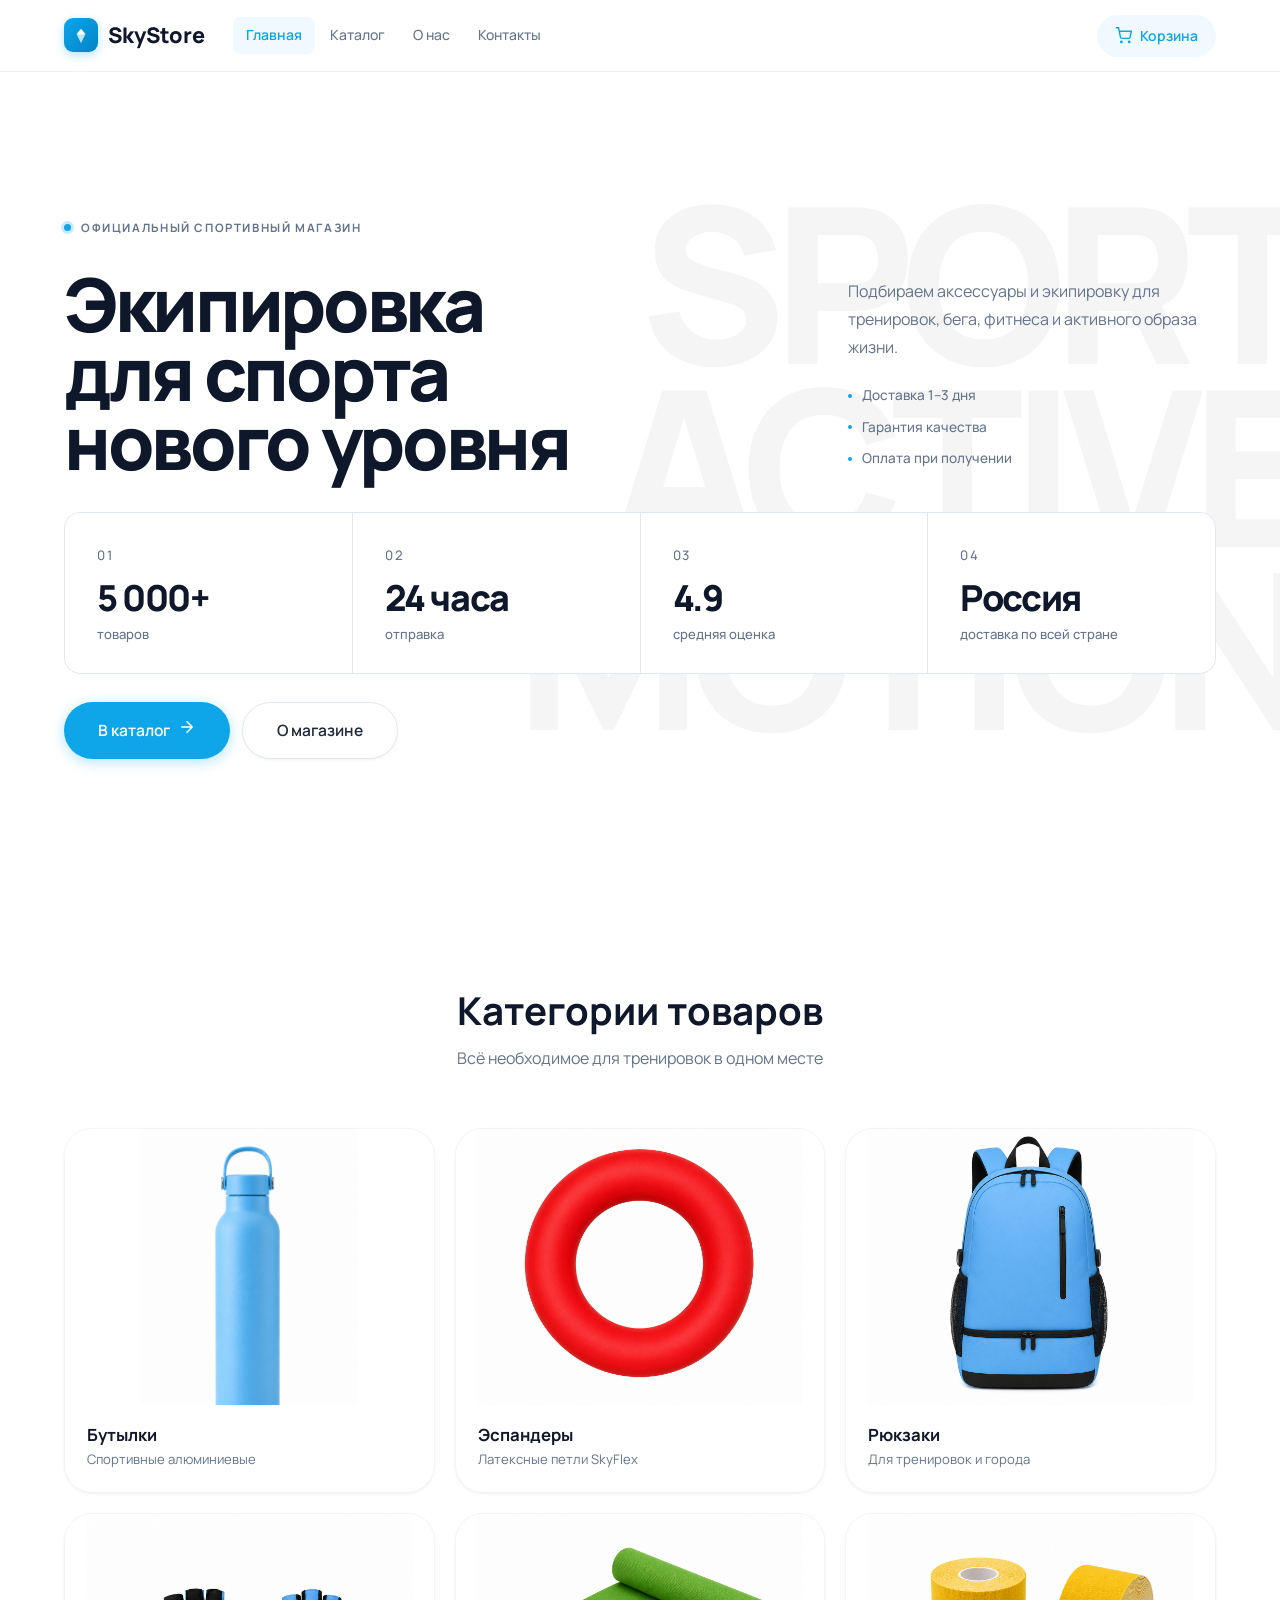
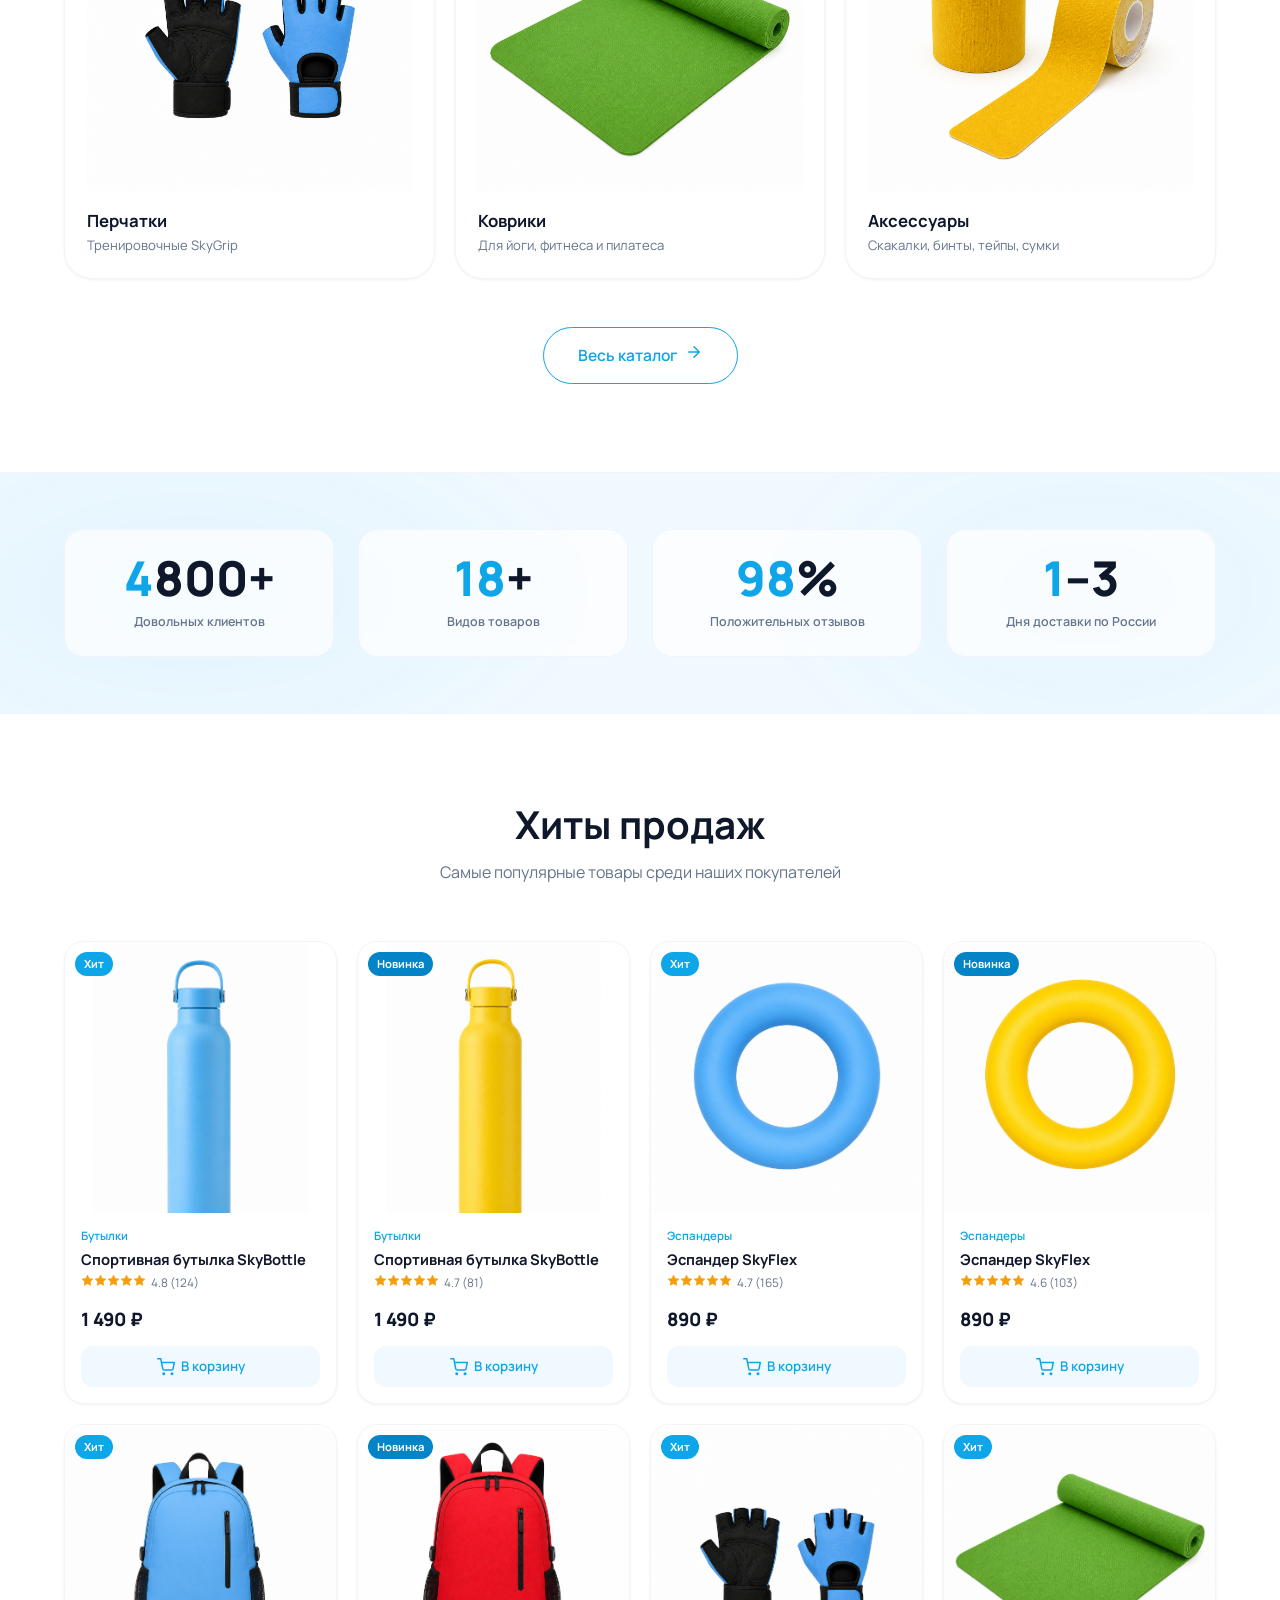
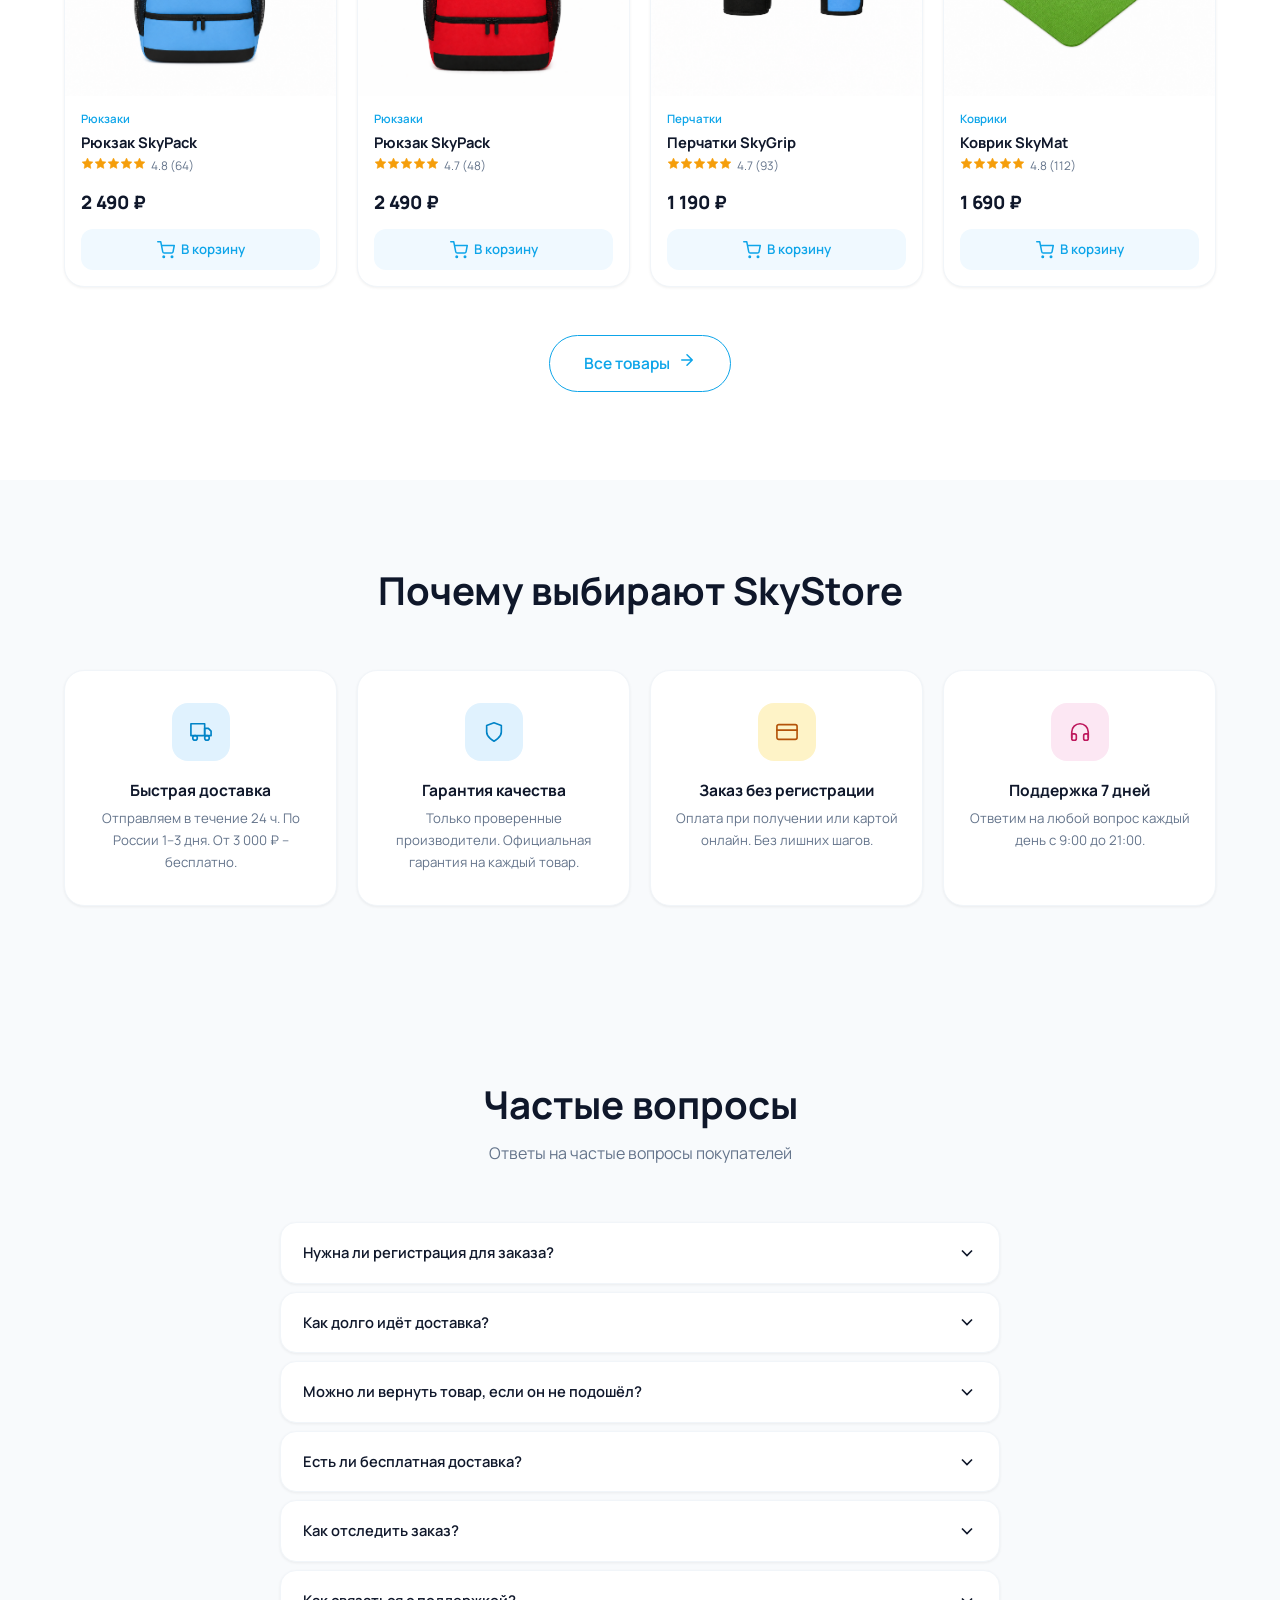
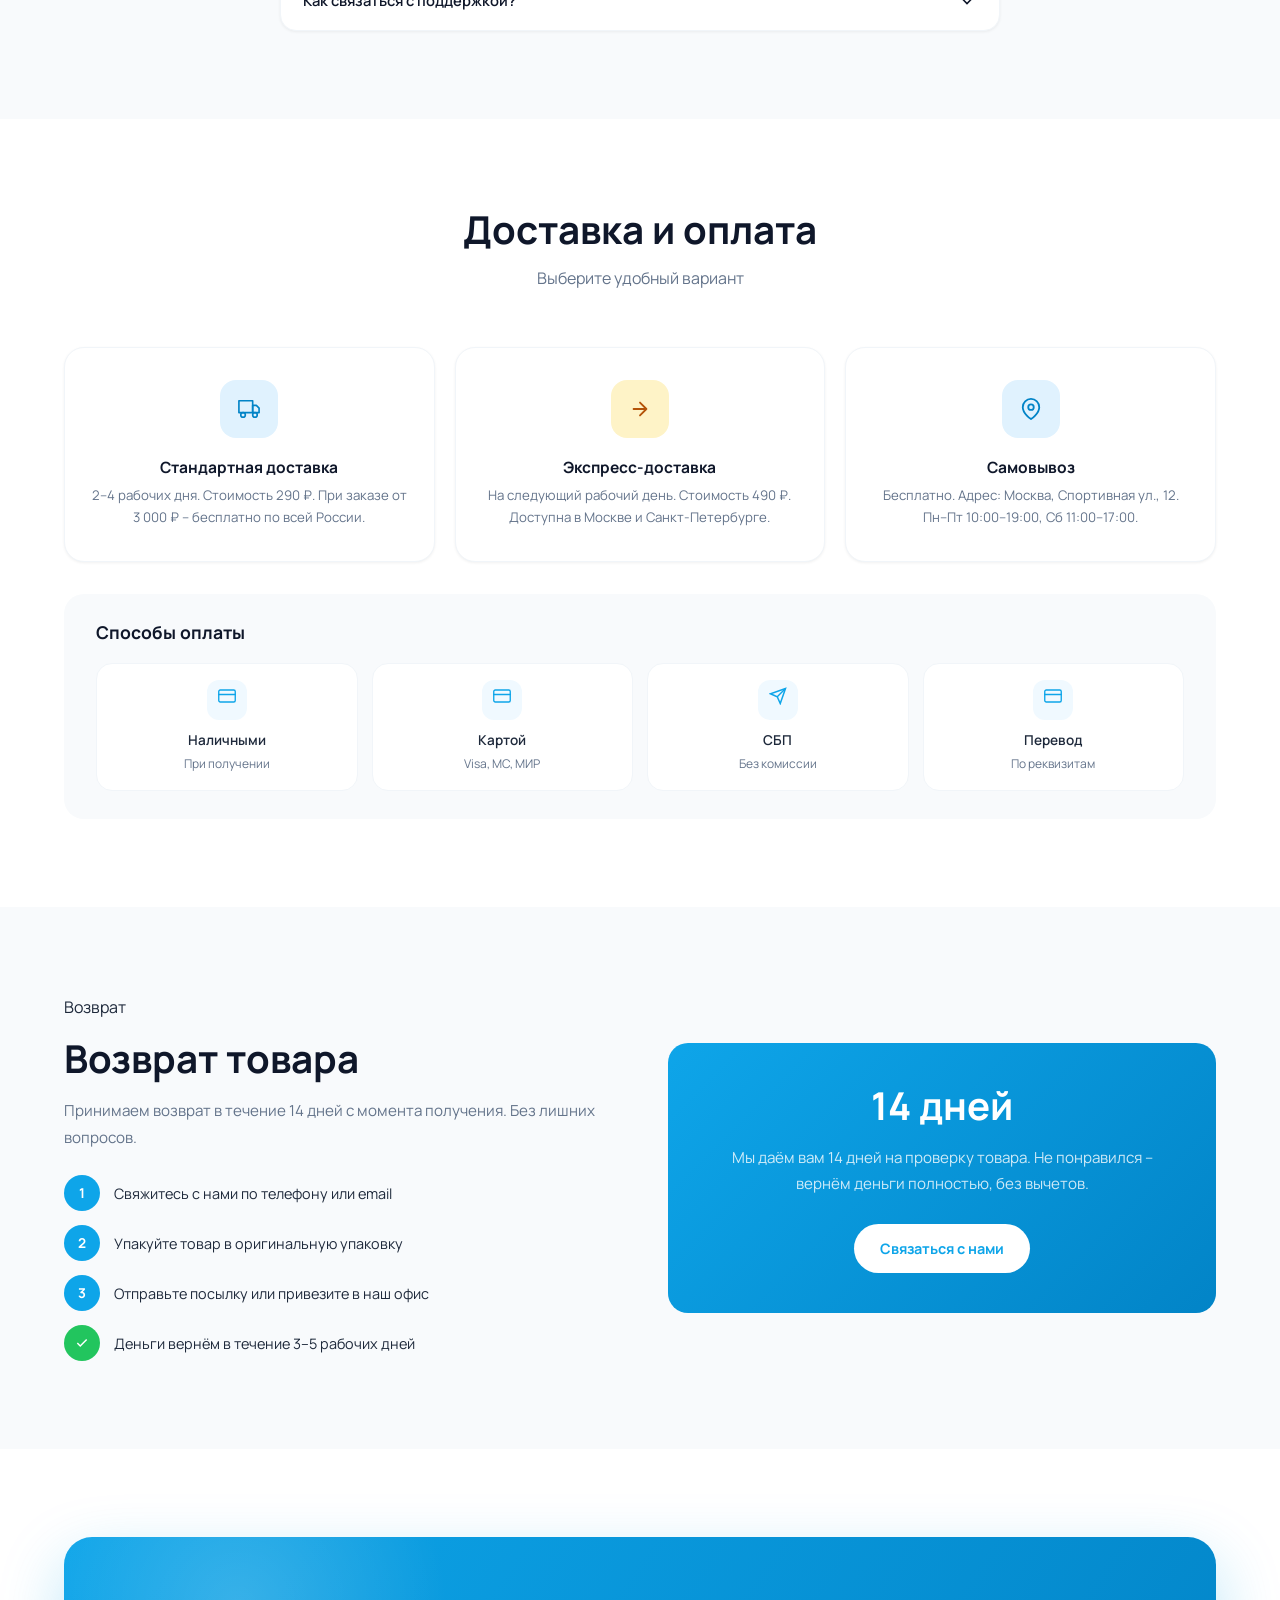
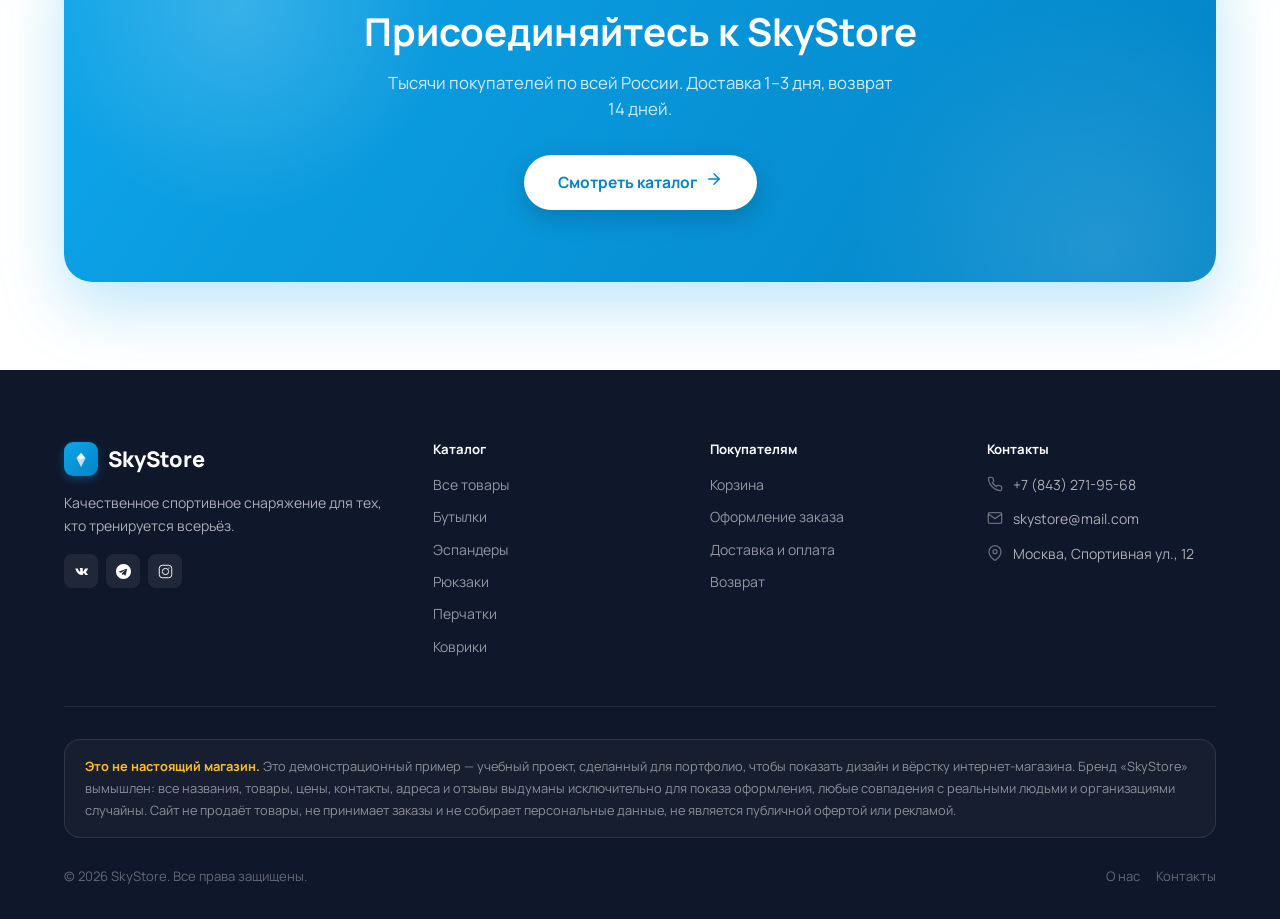
==== commit 3aff36bd: "Add demo disclaimer notice to site footer Add a "это не настоящий магазин" disclaimer block to the f" ====
--- a/skystore-landing/index.html
+++ b/skystore-landing/index.html
@@ -471,6 +471,9 @@
           <div class="footer-contact-item"><span data-icon="pin"></span><span>Москва, Спортивная ул., 12</span></div>
         </div>
       </div>
+      <div class="footer-disclaimer">
+        <strong>Это не настоящий магазин.</strong> Это демонстрационный пример — учебный проект, сделанный для портфолио, чтобы показать дизайн и вёрстку интернет-магазина. Бренд «SkyStore» вымышлен: все названия, товары, цены, контакты, адреса и отзывы выдуманы исключительно для показа оформления, любые совпадения с реальными людьми и организациями случайны. Сайт не продаёт товары, не принимает заказы и не собирает персональные данные, не является публичной офертой или рекламой.
+      </div>
       <div class="footer-bottom">
         <p>&copy; 2026 SkyStore. Все права защищены.</p>
         <div class="socials" style="gap:16px">
--- a/skystore-landing/css/style.css
+++ b/skystore-landing/css/style.css
@@ -1225,6 +1225,8 @@
 .footer-contact-item { display: flex; align-items: flex-start; gap: 10px; font-size: .875rem; margin-bottom: 10px; }
 .footer-contact-item svg { flex-shrink: 0; margin-top: 2px; opacity: .55; }
 .footer-bottom { display: flex; align-items: center; justify-content: space-between; font-size: .82rem; color: rgba(255,255,255,.35); }
+.footer-disclaimer { margin: 0 0 28px; padding: 16px 20px; border: 1px solid rgba(255,255,255,.1); border-radius: var(--r-lg); background: rgba(255,255,255,.03); font-size: .8rem; line-height: 1.7; color: rgba(255,255,255,.5); }
+.footer-disclaimer strong { color: #FBBF24; font-weight: 700; }
 .socials { display: flex; gap: 8px; }
 .social-link { width: 34px; height: 34px; border-radius: var(--r-sm); background: rgba(255,255,255,.07); display: flex; align-items: center; justify-content: center; transition: var(--t); }
 .social-link:hover { background: var(--c-primary); transform: translateY(-2px); }
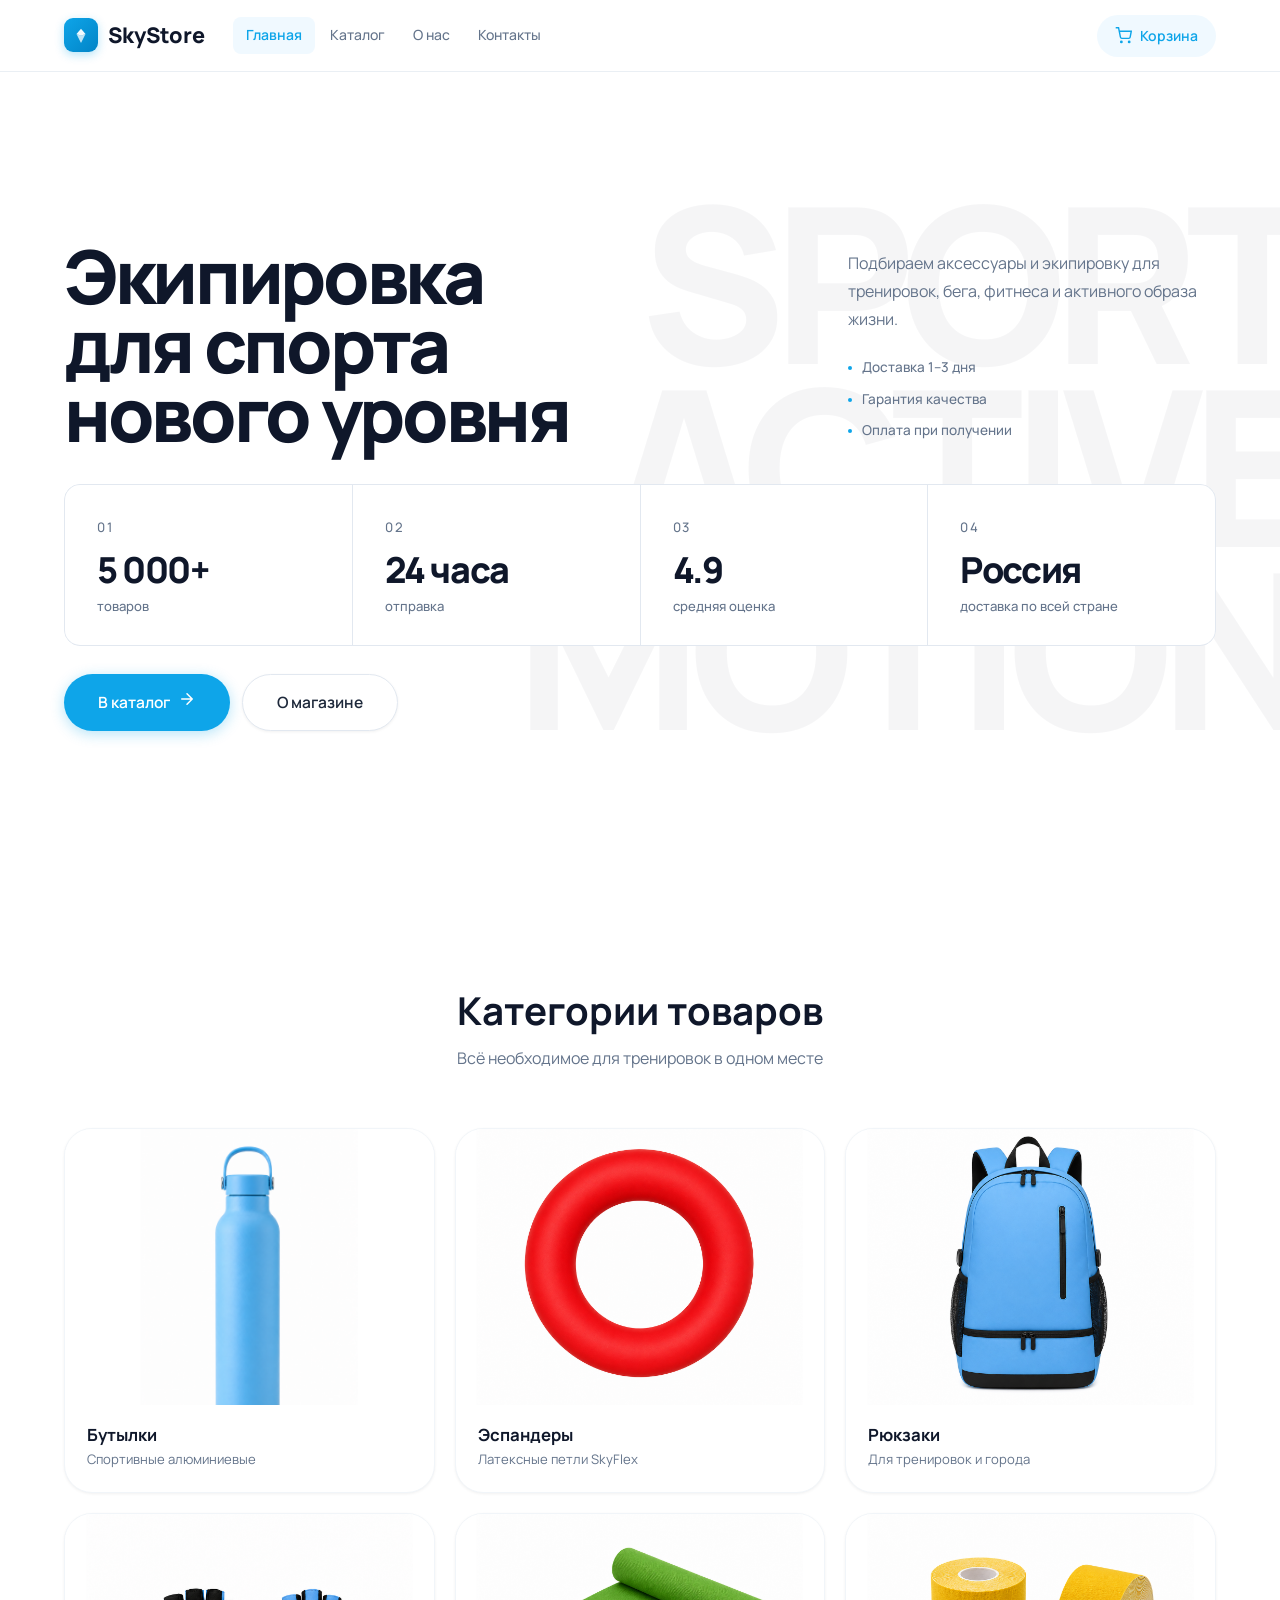
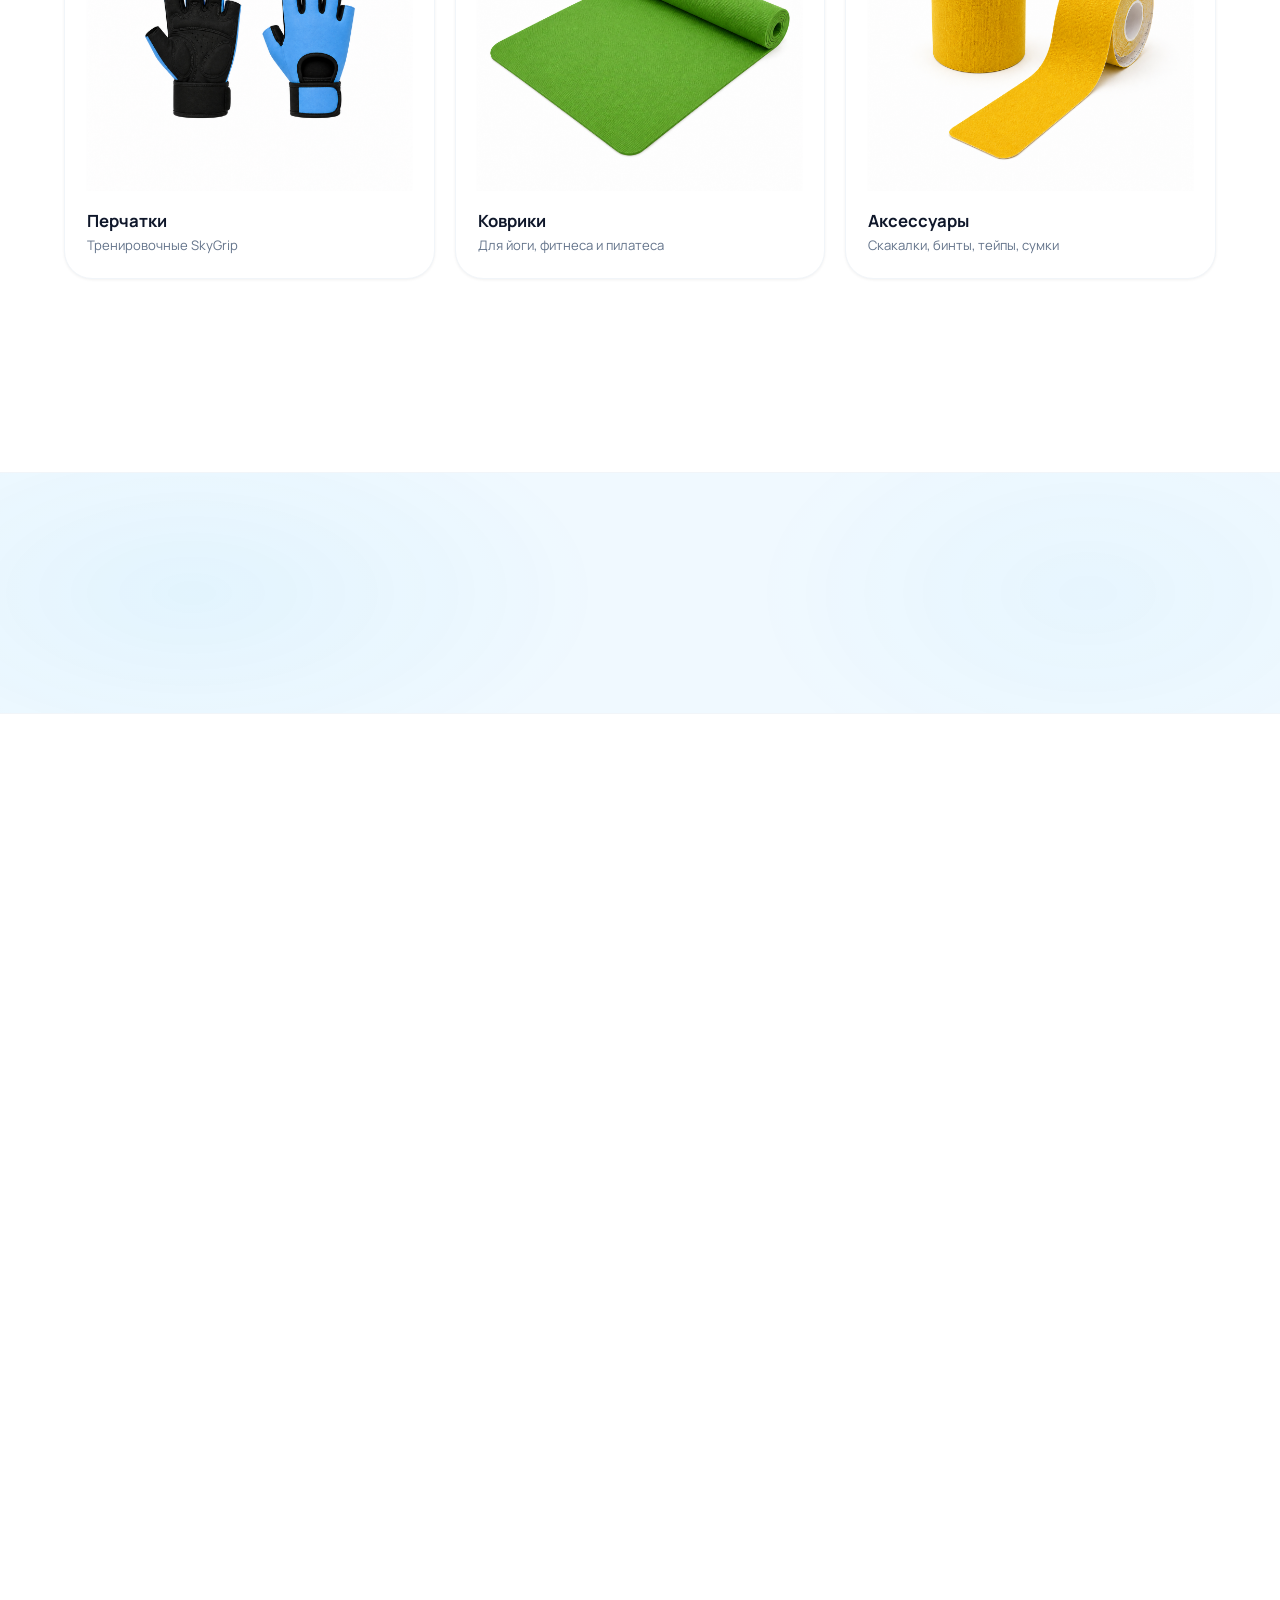
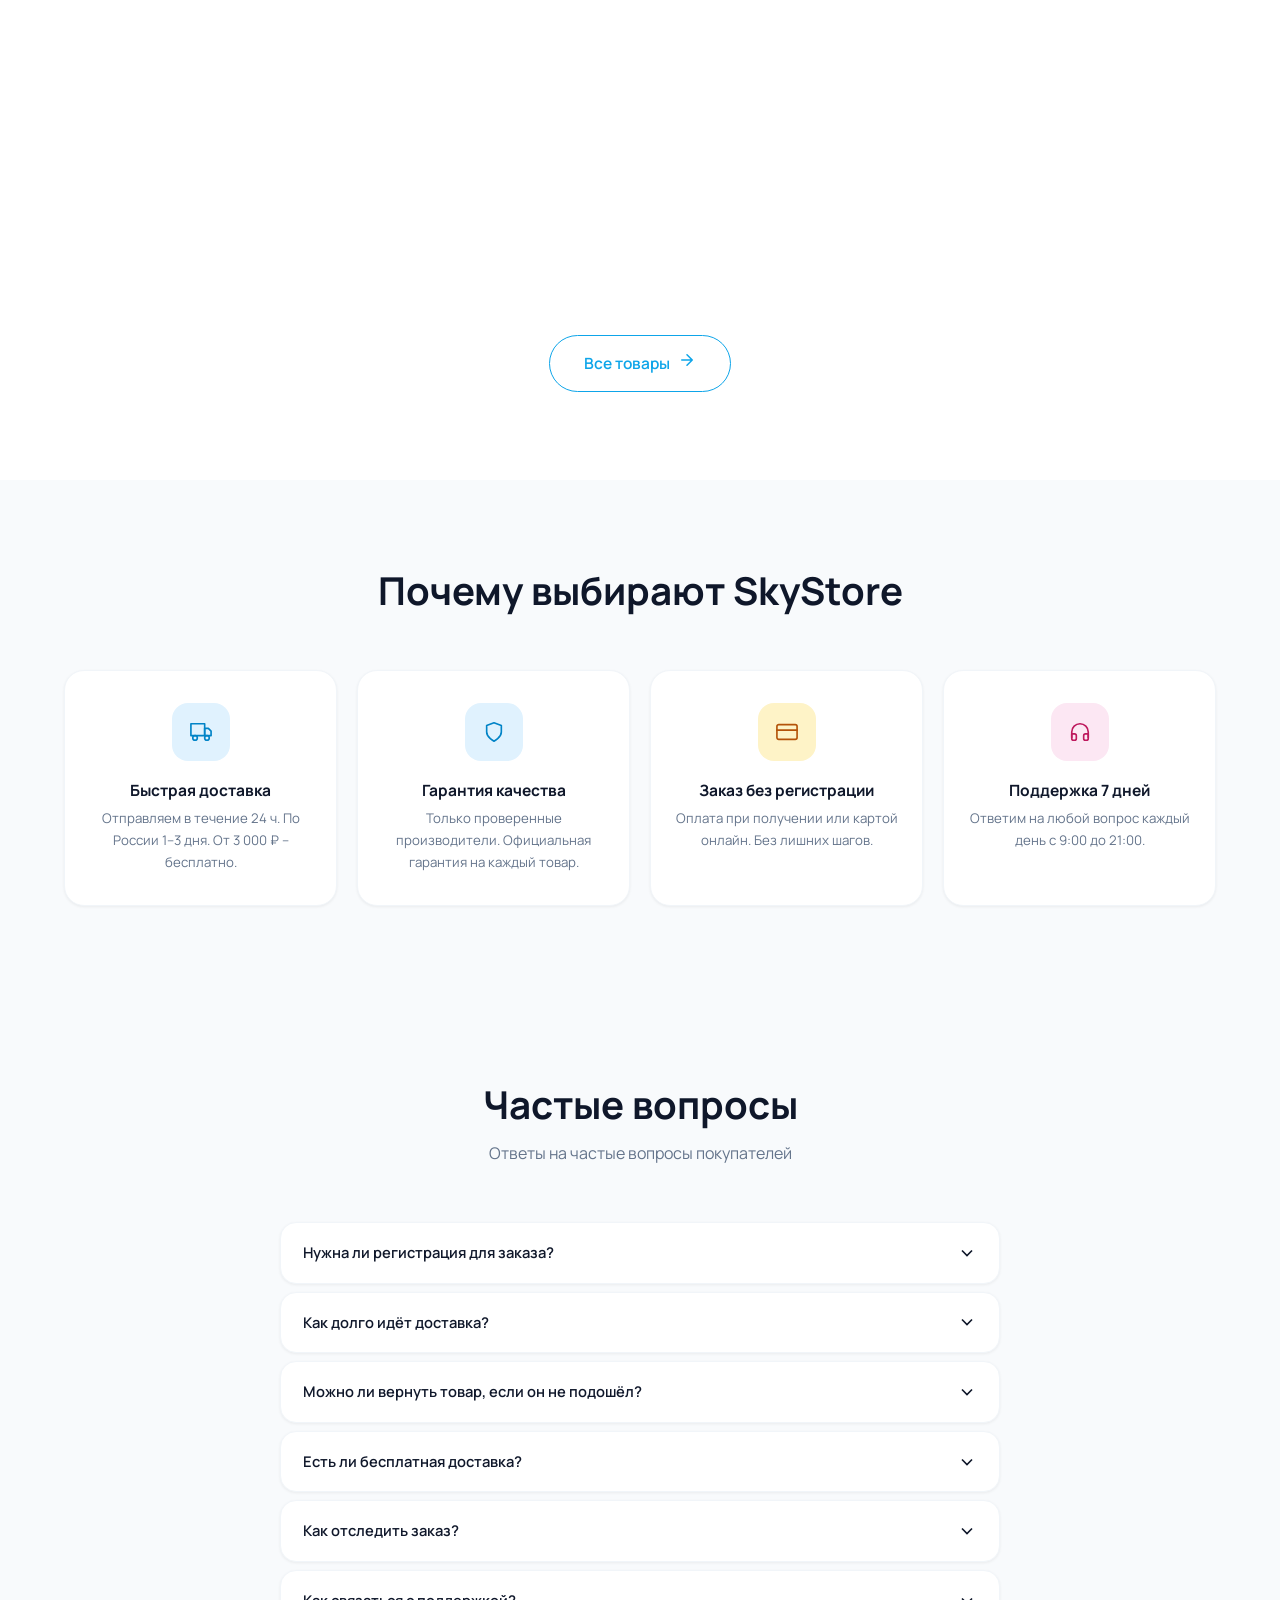
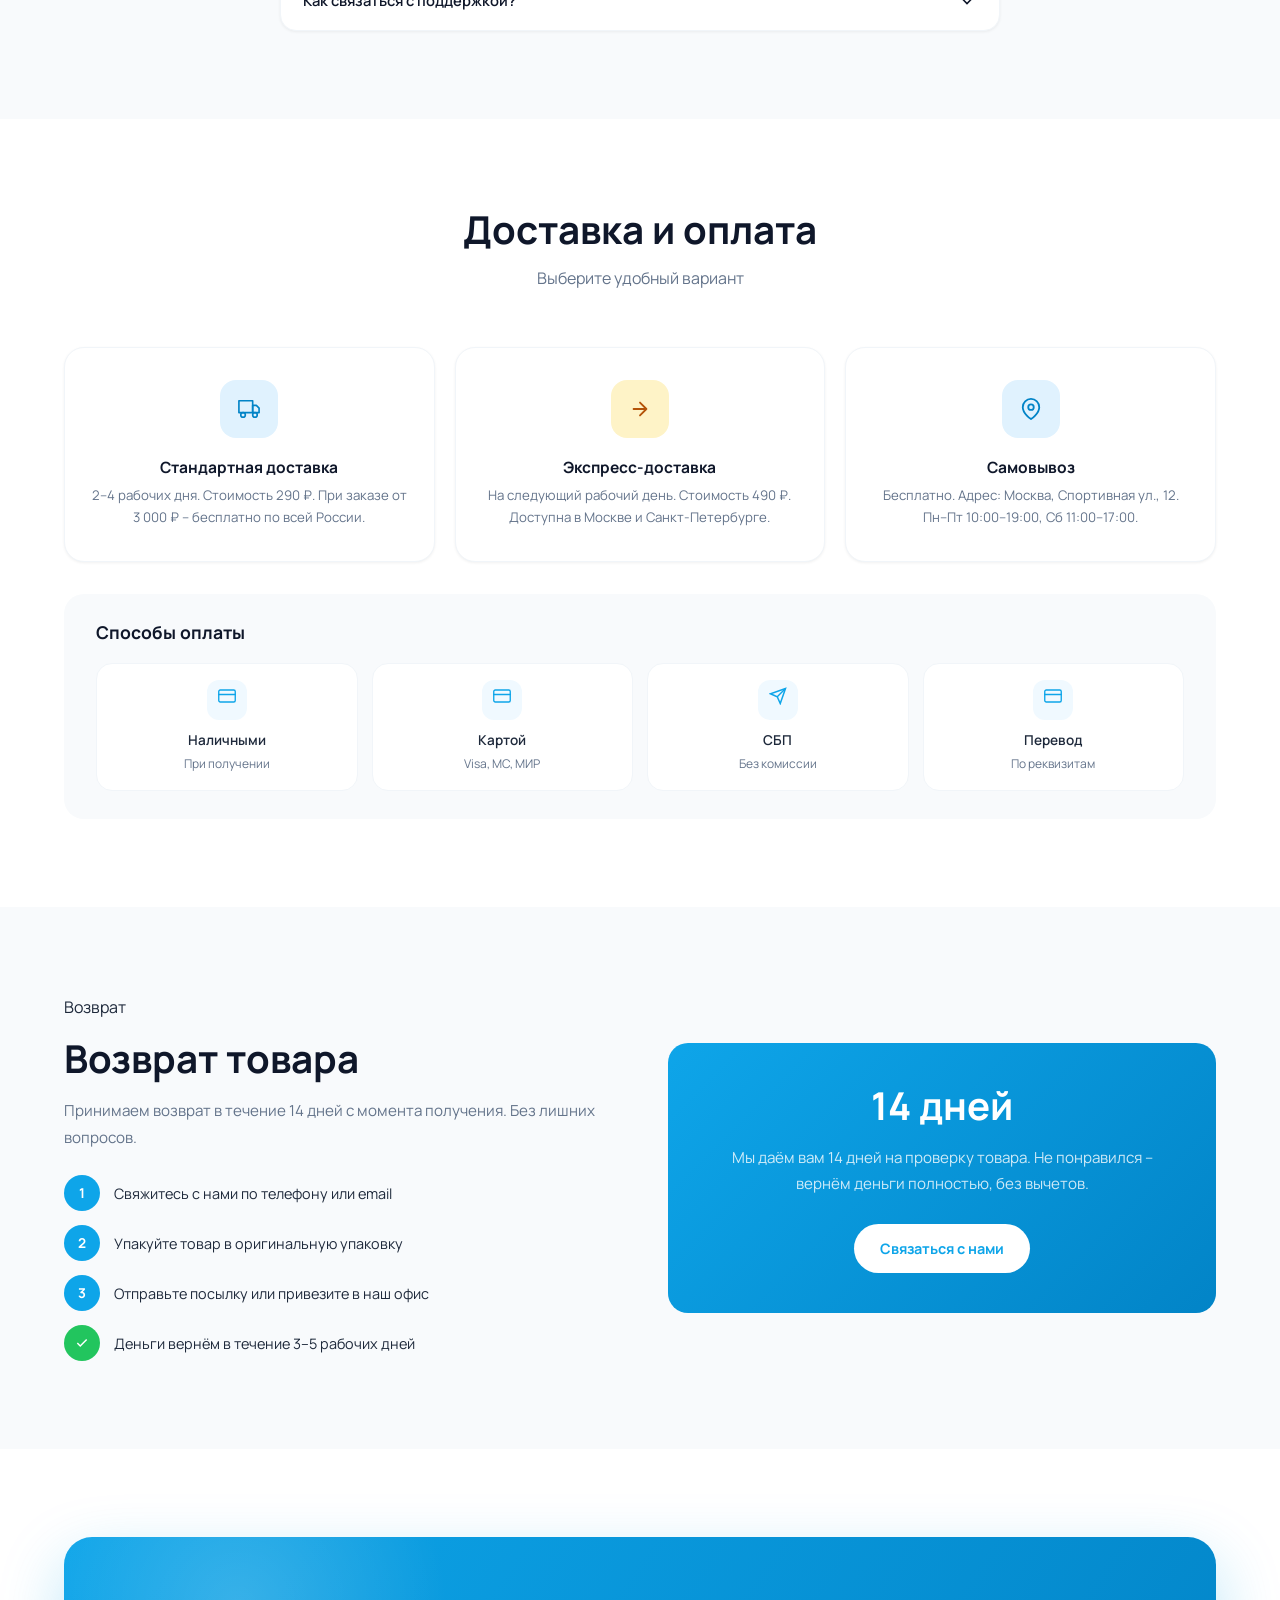
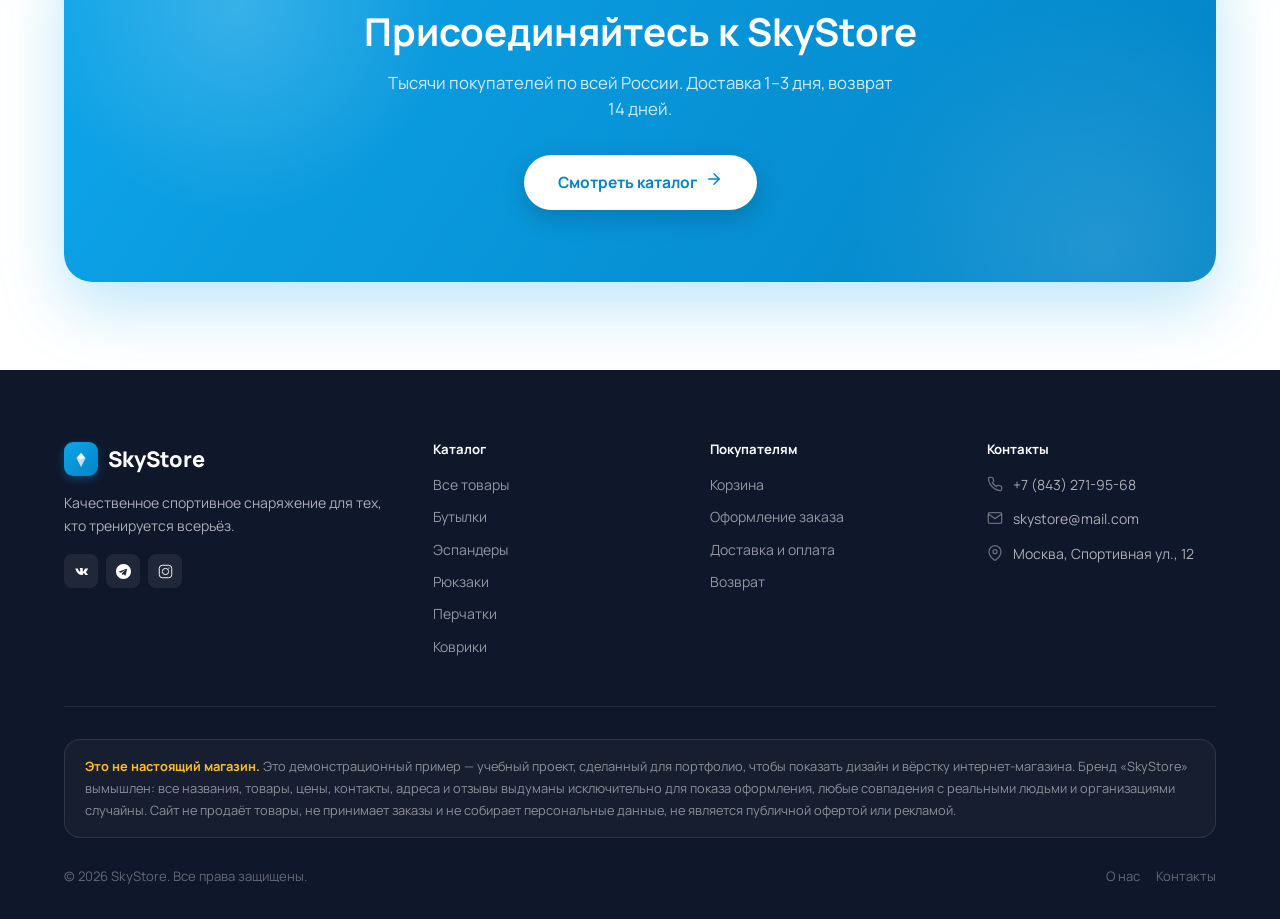
==== commit 0c2ee40a: "Remove official-store badge from landing hero Drop the "Официальный спортивный магазин" badge and it" ====
--- a/skystore-landing/index.html
+++ b/skystore-landing/index.html
@@ -65,12 +65,6 @@
       </div>
 
       <div class="container">
-
-        <!-- Badge -->
-        <div class="hero-badge">
-          <span class="hero-badge-dot"></span>
-          Официальный спортивный магазин
-        </div>
 
         <!-- Asymmetric heading + side block -->
         <div class="hero-main-grid">
--- a/skystore-landing/css/style.css
+++ b/skystore-landing/css/style.css
@@ -247,21 +247,6 @@
   letter-spacing: -.06em; display: block;
 }
 
-/* Badge */
-.hero-badge {
-  position: relative; z-index: 1;
-  display: inline-flex; align-items: center; gap: 10px;
-  font-size: .72rem; font-weight: 700; letter-spacing: .14em;
-  text-transform: uppercase; color: var(--c-muted);
-  margin-bottom: 32px;
-  opacity: 0; animation: fadeUp .5s .05s forwards;
-}
-.hero-badge-dot {
-  width: 7px; height: 7px; border-radius: 50%;
-  background: var(--c-primary);
-  box-shadow: 0 0 0 3px rgba(14,165,233,.22); flex-shrink: 0;
-}
-
 /* Asymmetric 12-col grid: h1 takes 8 cols, side takes 4 */
 .hero-main-grid {
   position: relative; z-index: 1;
@@ -729,6 +714,27 @@
 
 .csel-check { flex-shrink: 0; color: var(--c-primary); opacity: 0; transition: opacity .15s; }
 .csel-opt.active .csel-check { opacity: 1; }
+/* keyboard-highlighted option (mirrors :hover) */
+.csel-opt.hl { background: var(--c-primary-pale, #f0f9ff); color: var(--c-primary-dark, #0284c7); }
+.csel-opt.active.hl { background: #e0f2fe; }
+
+/* ── form-field variant (e.g. «Тема обращения» on the contact form) ── */
+.csel--form { display: block; width: 100%; }
+.csel--form .csel-trigger {
+  width: 100%; min-width: 0; gap: 10px;
+  padding: 11px 14px; border-radius: var(--r-md);
+  font-size: .875rem; font-weight: 500;
+}
+.csel--form .csel-trigger.placeholder > span { color: var(--c-muted); font-weight: 400; }
+.csel--form .csel-dropdown {
+  left: 0; right: auto; width: 100%;
+  border-radius: var(--r-md);
+  max-height: min(300px, 56vh); overflow-y: auto;
+}
+.csel--form .csel-opt { padding: 11px 14px; }
+.csel--form .csel-opt:first-child { border-radius: var(--r-md) var(--r-md) 0 0; }
+.csel--form .csel-opt:last-child  { border-radius: 0 0 var(--r-md) var(--r-md); }
+.csel-opt--placeholder > span { color: var(--c-muted); font-weight: 400; }
 
 .catalog-results-count { font-size: .84rem; color: var(--c-muted); }
 
@@ -1612,6 +1618,7 @@
   .messenger-btn { flex: 1 1 100%; }
   .contact-form-card { padding: 18px 12px; }
   .form-group input, .form-group textarea, .form-group select { padding: 10px 11px; font-size: .82rem; }
+  .csel--form .csel-trigger, .csel--form .csel-opt { padding: 10px 11px; font-size: .82rem; }
   .contacts-submit-btn { white-space: normal; padding-left: 12px; padding-right: 12px; }
   /* Catalog filters */
   .filter-btn { font-size: .72rem; padding: 6px 7px; }
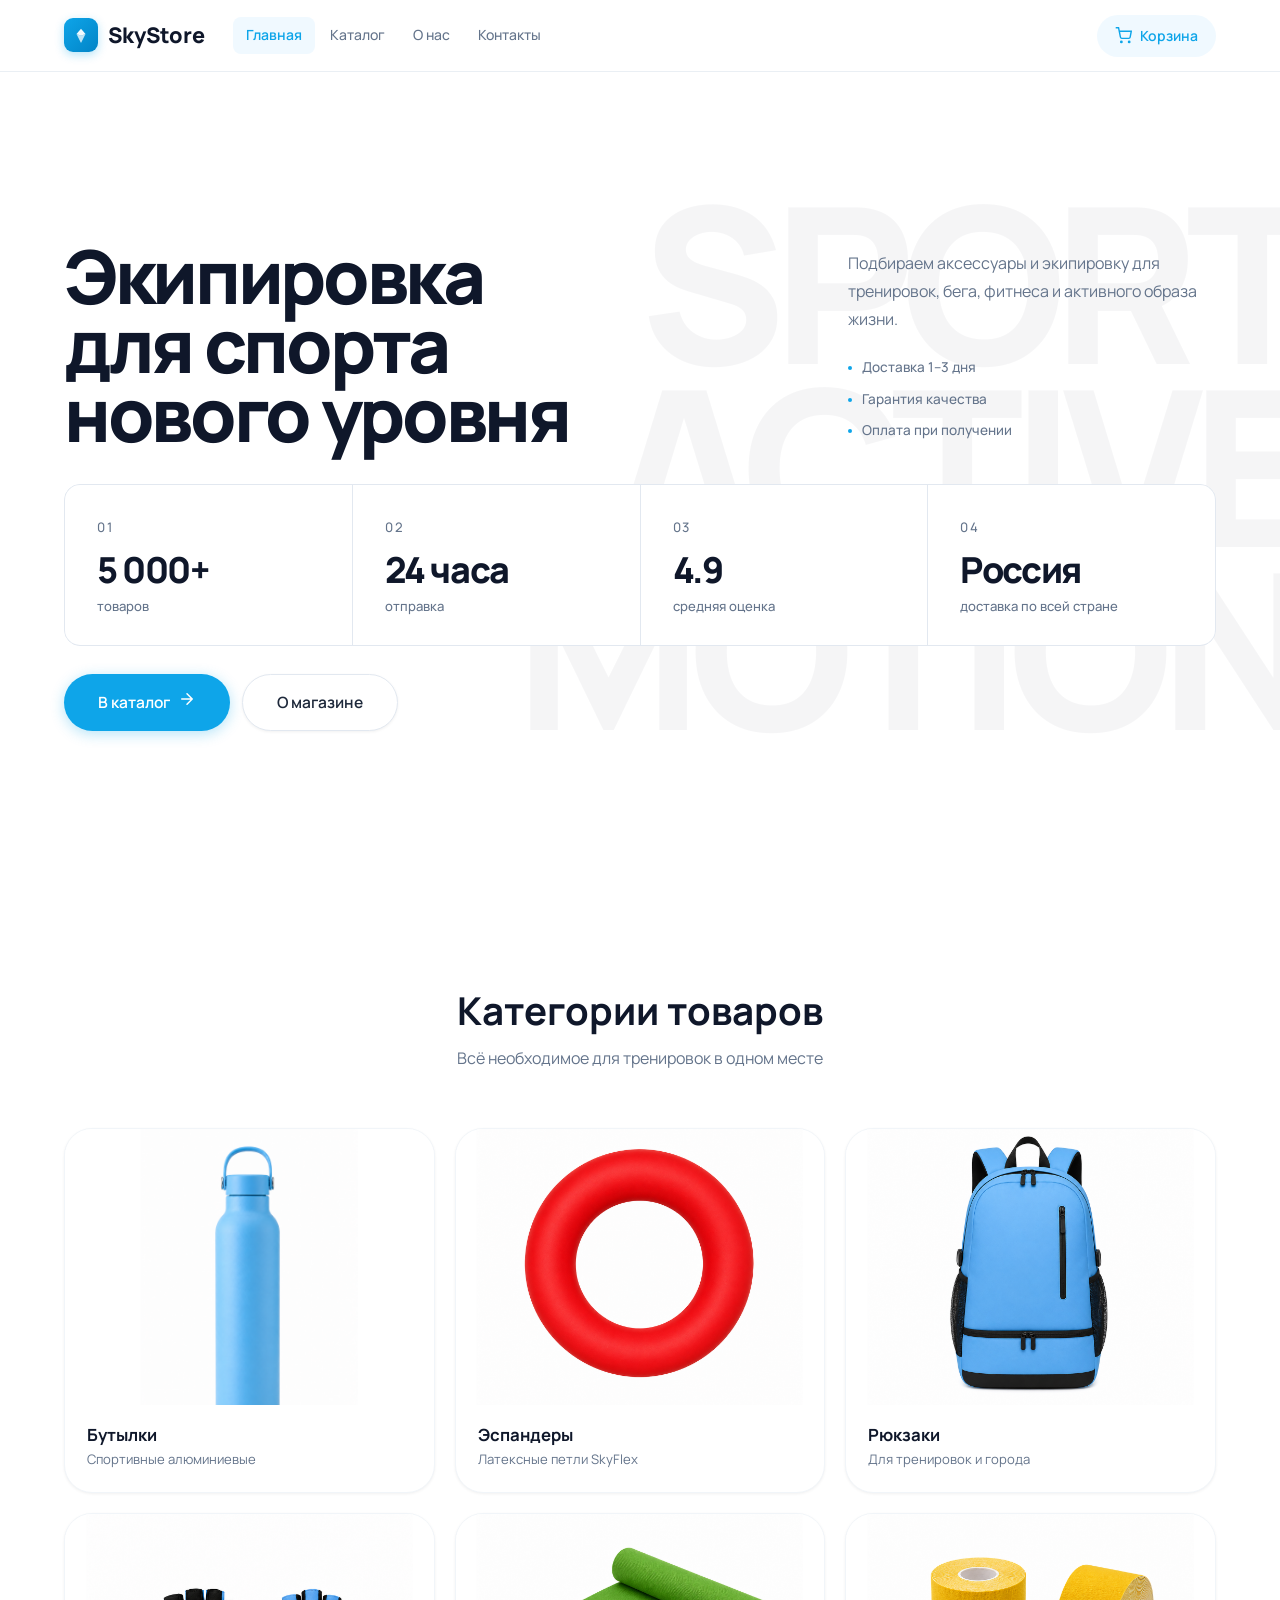
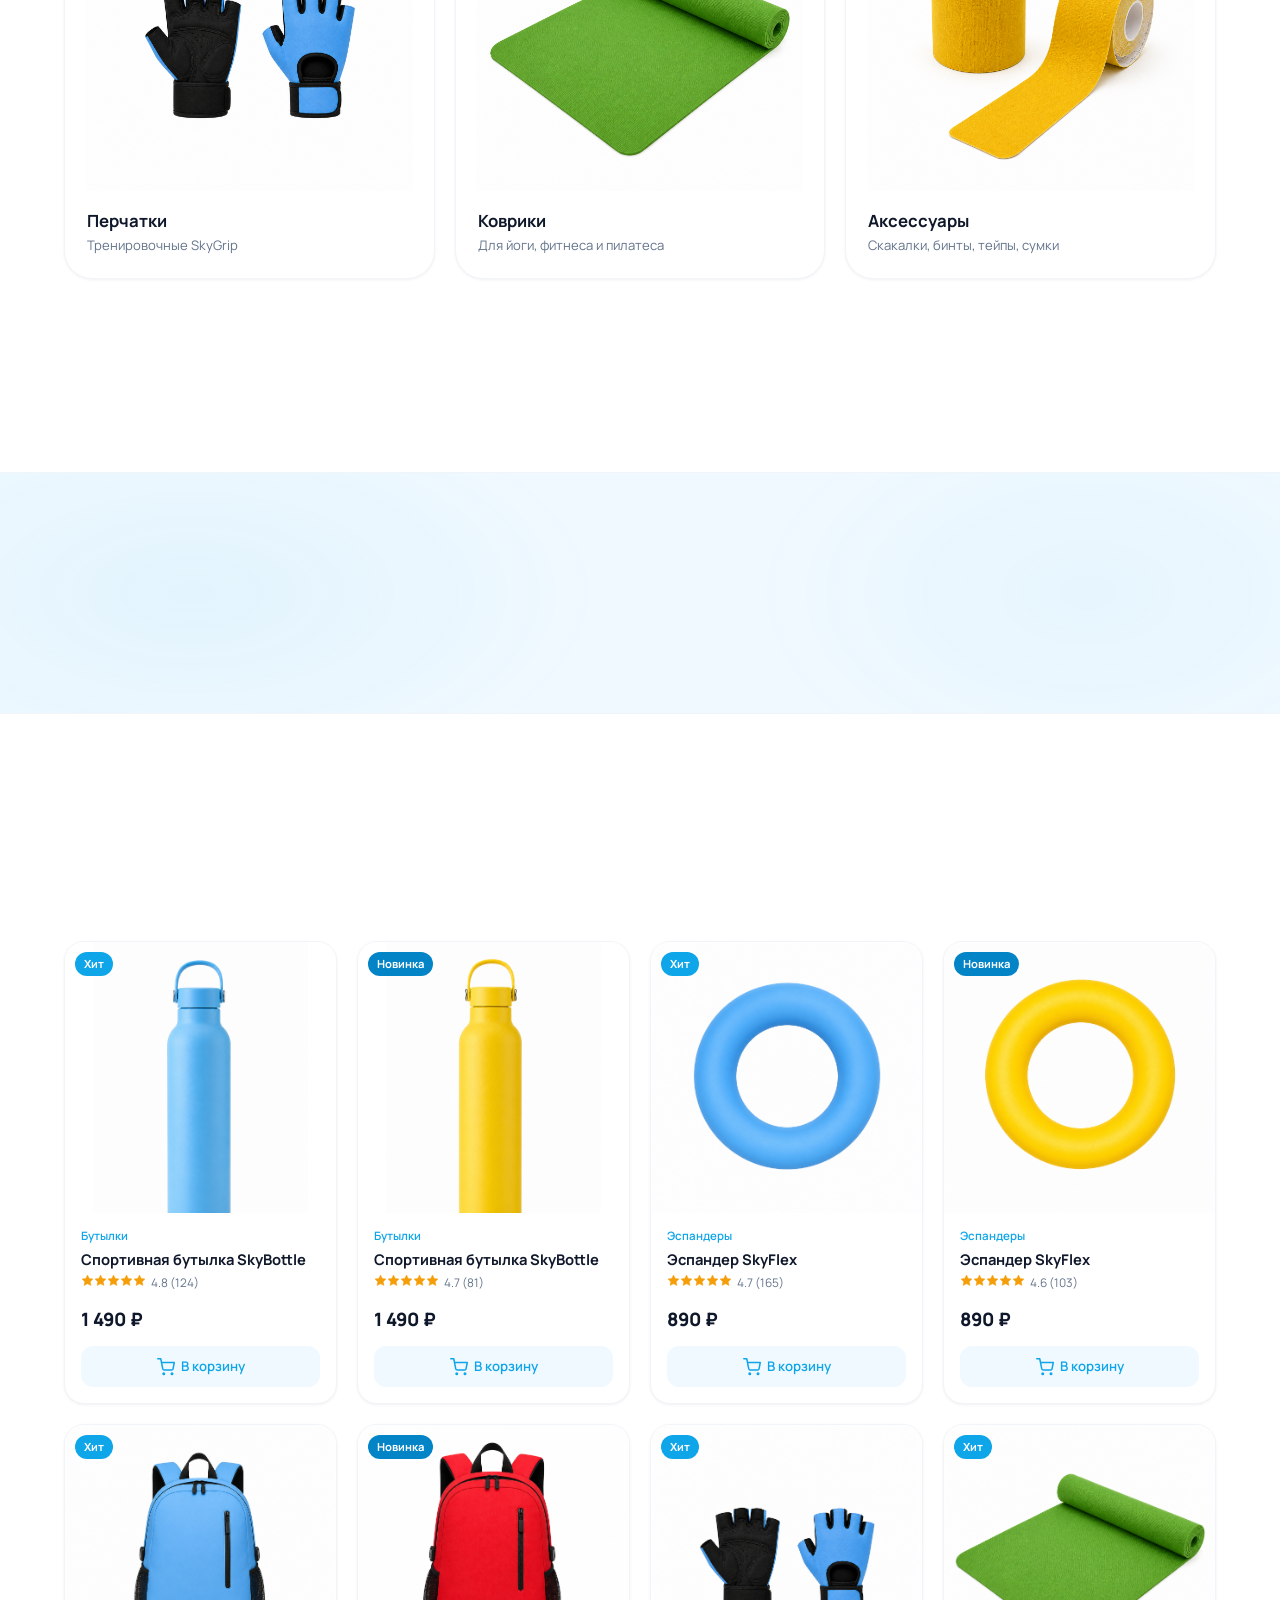
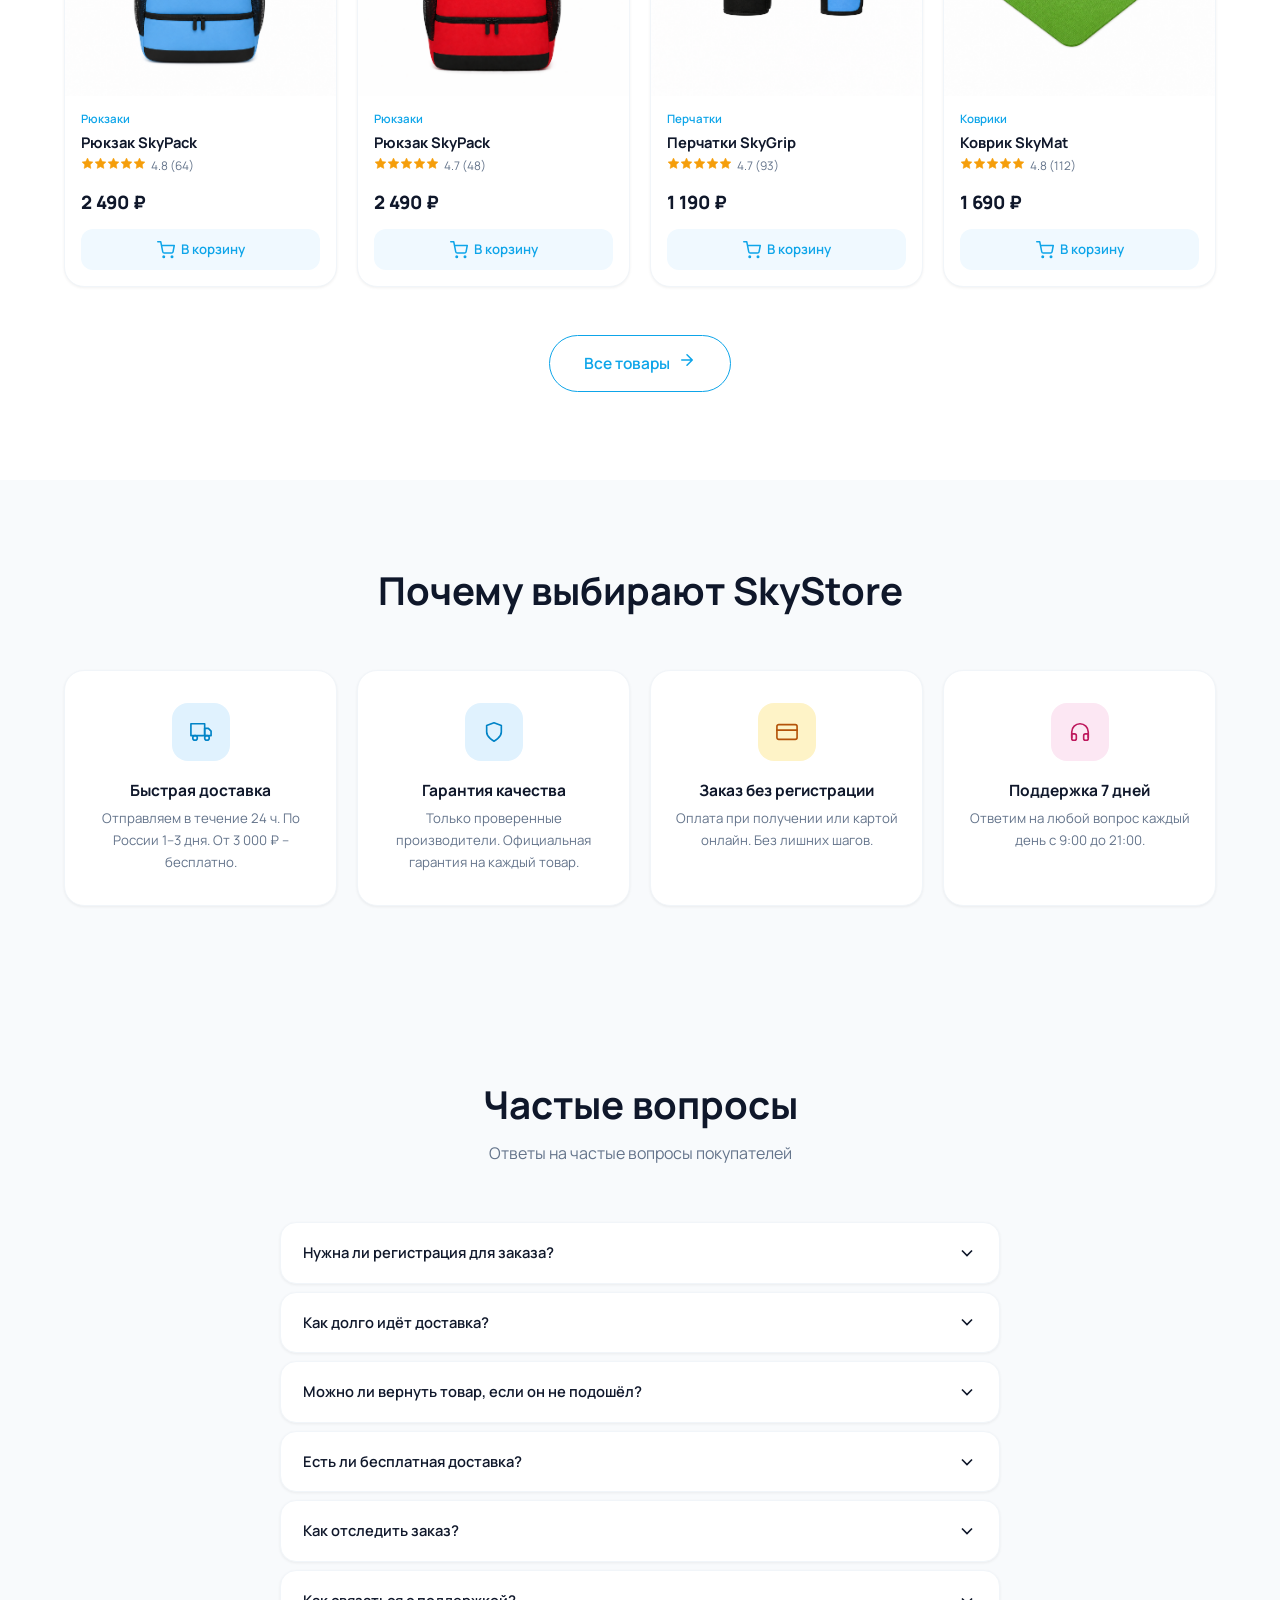
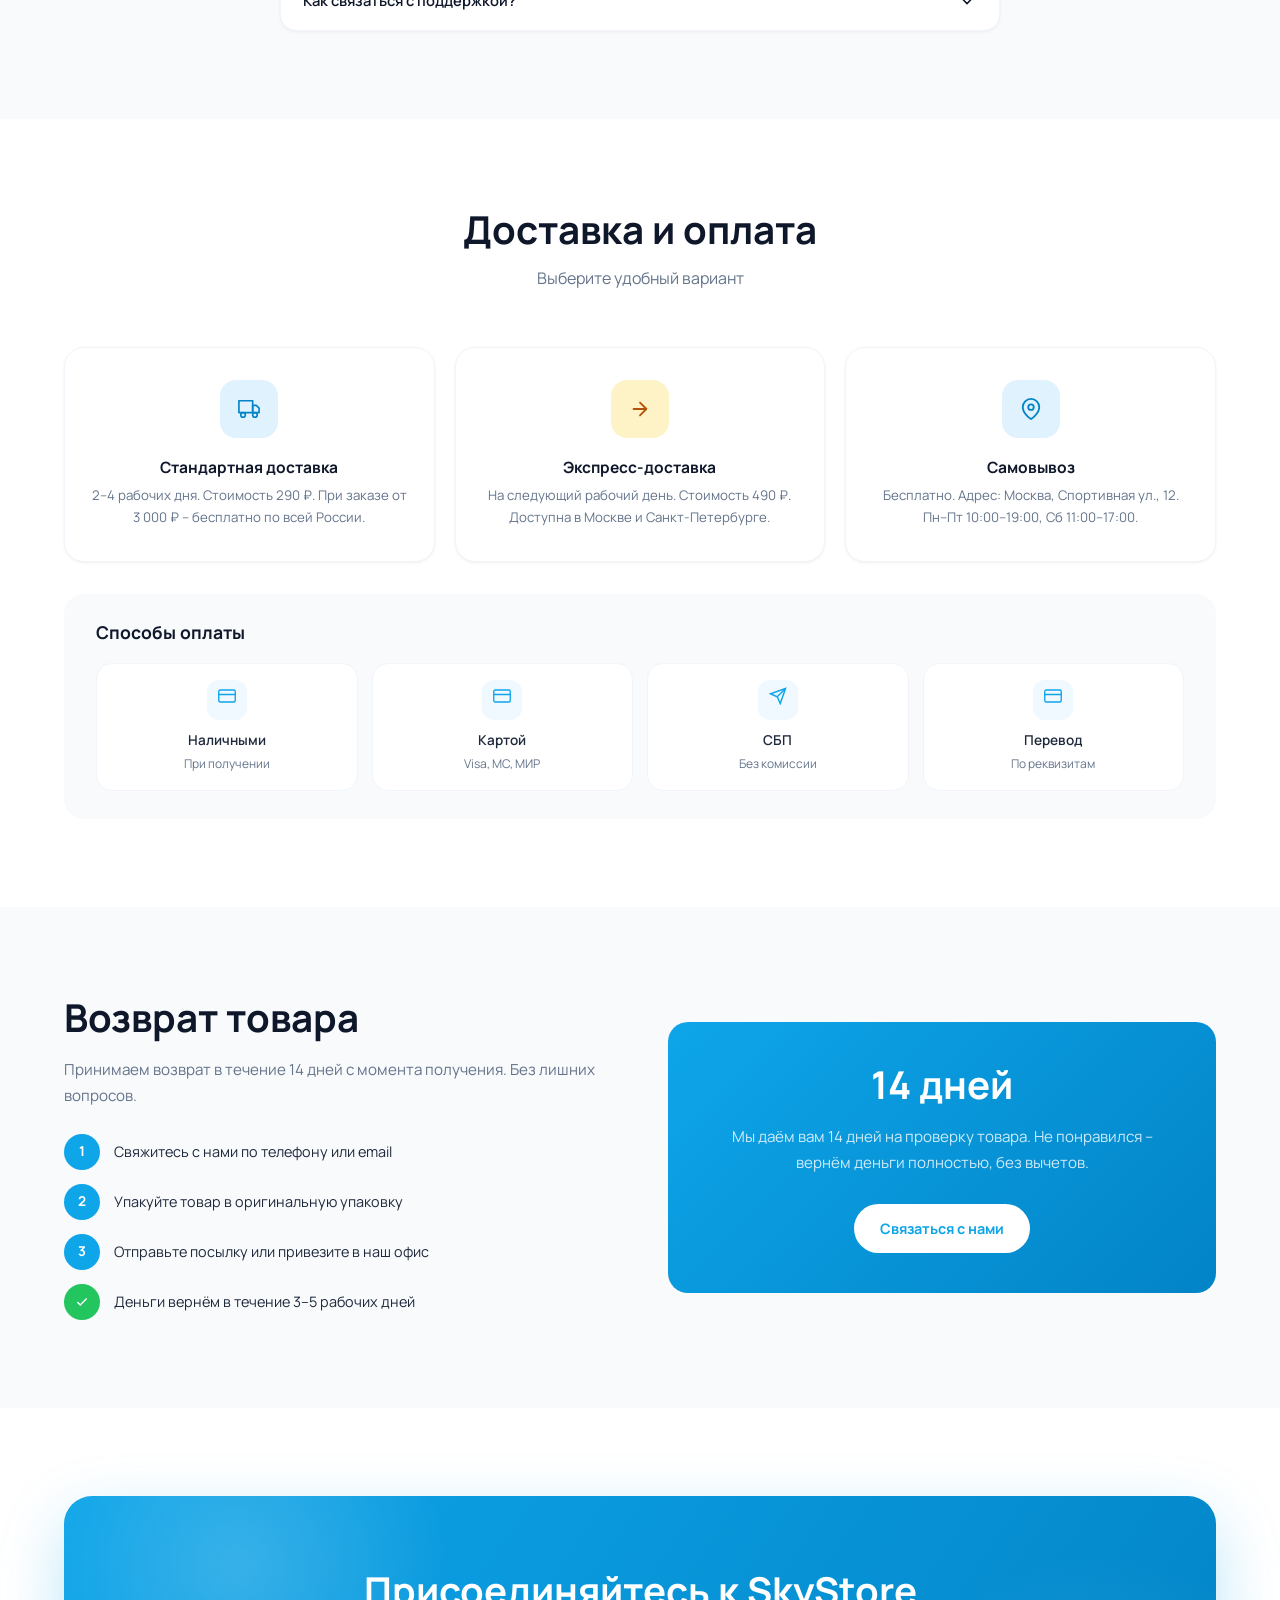
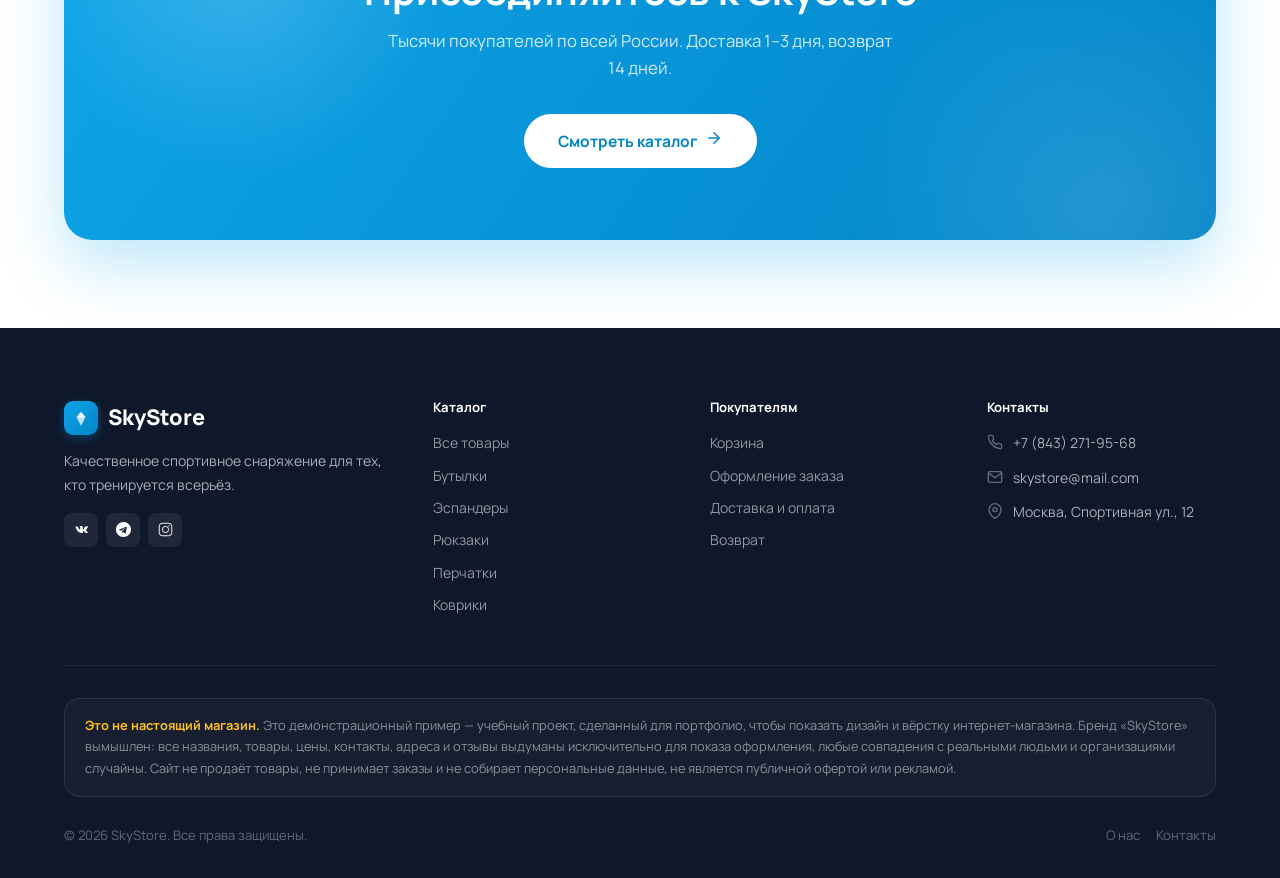
==== commit 27fd8be7: "Remove returns eyebrow and strip hover animations on home - Drop the "Возврат" eyebrow label from th" ====
--- a/skystore-landing/index.html
+++ b/skystore-landing/index.html
@@ -372,7 +372,6 @@
       <div class="container">
         <div class="about-returns-grid">
           <div data-reveal="right">
-            <div class="eyebrow">Возврат</div>
             <h2>Возврат товара</h2>
             <p class="about-text">Принимаем возврат в течение 14 дней с момента получения. Без лишних вопросов.</p>
             <div class="about-steps">
--- a/skystore-landing/css/style.css
+++ b/skystore-landing/css/style.css
@@ -506,23 +506,16 @@
   background: #fff; border-radius: var(--r-xl);
   padding: 32px 24px; text-align: center;
   border: 1px solid var(--c-border-soft); box-shadow: var(--shadow-xs);
-  transition: var(--t-slow); position: relative; overflow: hidden;
-}
-.feature-card::after {
-  content: ''; position: absolute;
-  bottom: 0; left: 0; right: 0; height: 3px;
-  background: var(--c-primary);
-  transform: scaleX(0); transform-origin: left;
-  transition: transform var(--t-slow);
-}
-.feature-card:hover::after { transform: scaleX(1); }
-.feature-card:hover { transform: translateY(-5px); box-shadow: var(--shadow-md); }
+  position: relative; overflow: hidden;
+}
+/* Fully static cards: no hover lift/shadow, no underline reveal,
+   no icon scale/rotate, no scroll-in entrance animation */
+.feature-card[data-reveal] { opacity: 1; transform: none; transition: none; }
 .feature-icon {
   width: 58px; height: 58px; border-radius: var(--r-lg);
   margin: 0 auto 20px; display: flex; align-items: center; justify-content: center;
-  flex-shrink: 0; transition: transform var(--t);
-}
-.feature-card:hover .feature-icon { transform: scale(1.12) rotate(-5deg); }
+  flex-shrink: 0;
+}
 .feature-icon svg { width: 22px; height: 22px; display: block; flex-shrink: 0; }
 .feature-icon span { display: flex; align-items: center; justify-content: center; width: 22px; height: 22px; }
 .feature-card h4 { margin-bottom: 8px; font-size: .97rem; }
@@ -548,9 +541,9 @@
 .cta-card p  { color: rgba(255,255,255,.82); font-size: 1.05rem; margin-bottom: 0; max-width: 520px; margin-left: auto; margin-right: auto; }
 .cta-card .btn-white {
   background: #fff; color: var(--c-primary-dark); font-weight: 700;
-  box-shadow: 0 8px 24px rgba(0,0,0,.18);
-}
-.cta-card .btn-white:hover { background: var(--c-primary-pale); transform: translateY(-2px); box-shadow: 0 12px 32px rgba(0,0,0,.22); }
+  box-shadow: none;
+}
+.cta-card .btn-white:hover { background: var(--c-primary-pale); transform: none; box-shadow: none; }
 
 /* ── 14. CATALOG ─────────────────────────────────────────────── */
 .page-title-bar {
@@ -1157,8 +1150,8 @@
 }
 .about-returns-card h3 { color: #fff; font-size: 2.4rem; margin-bottom: 16px; }
 .about-returns-card p  { color: rgba(255,255,255,.8); line-height: 1.7; margin-bottom: 28px; font-size: .95rem; }
-.about-returns-btn { background: #fff; color: var(--c-primary); font-weight: 700; }
-.about-returns-btn:hover { background: var(--c-primary-pale); }
+.about-returns-btn { background: #fff; color: var(--c-primary); font-weight: 700; box-shadow: none; }
+.about-returns-btn:hover { background: var(--c-primary-pale); transform: none; box-shadow: none; }
 
 .team-grid { display: grid; grid-template-columns: repeat(3,1fr); gap: 20px; }
 .team-card { background: #fff; border-radius: var(--r-xl); overflow: hidden; border: 1px solid var(--c-border-soft); box-shadow: var(--shadow-xs); text-align: center; transition: var(--t-slow); }
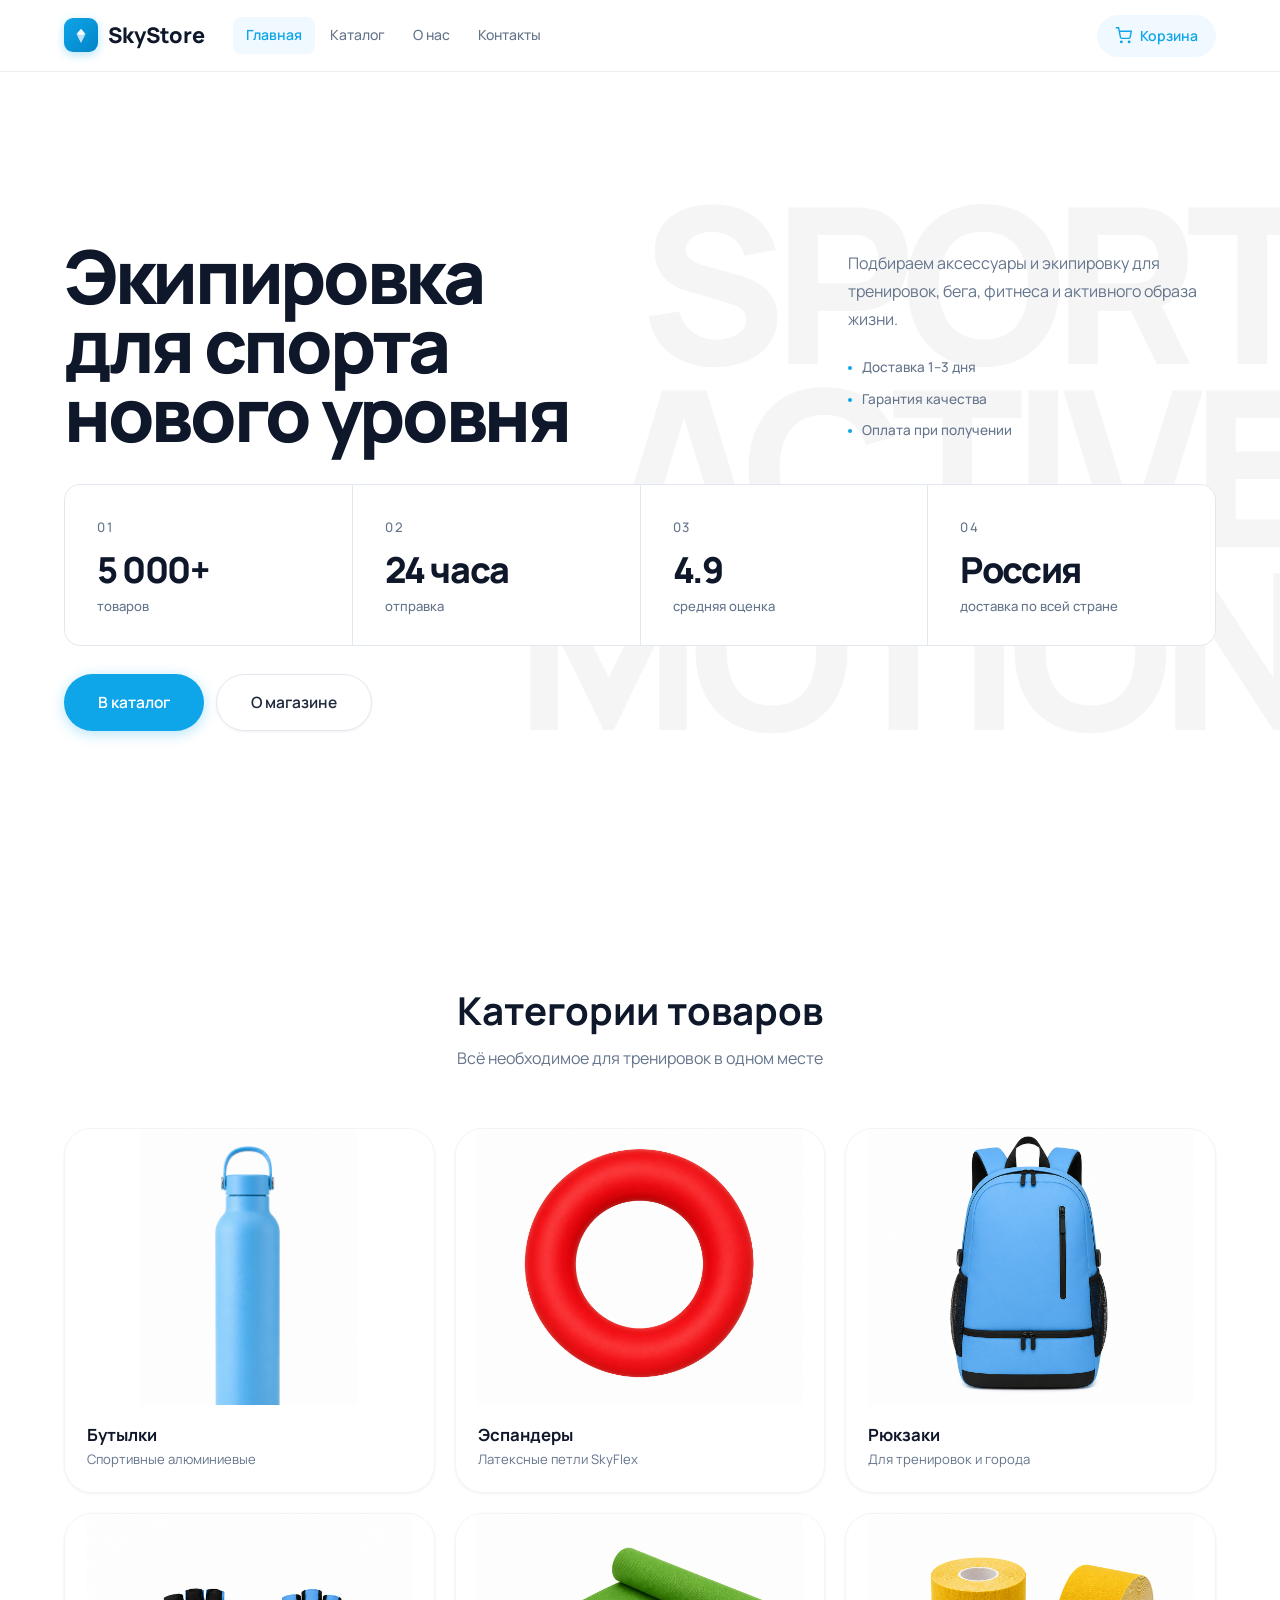
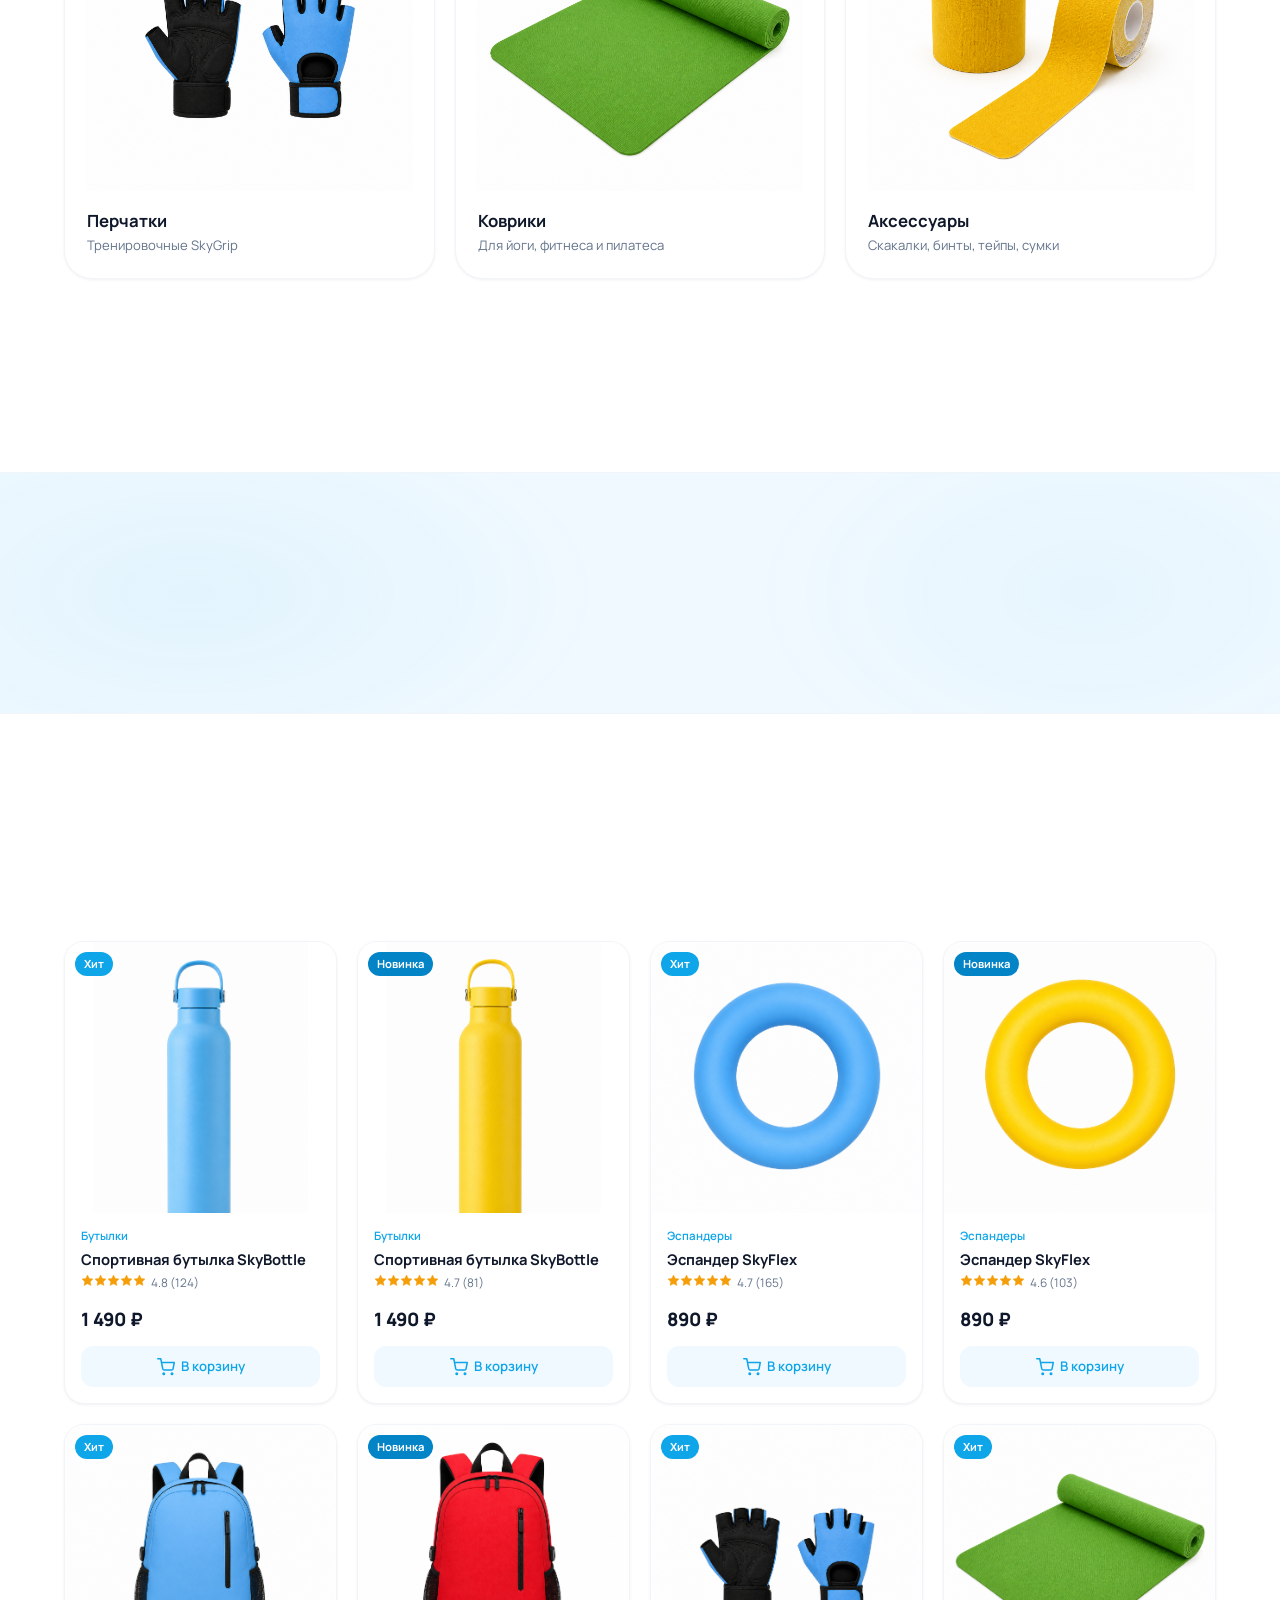
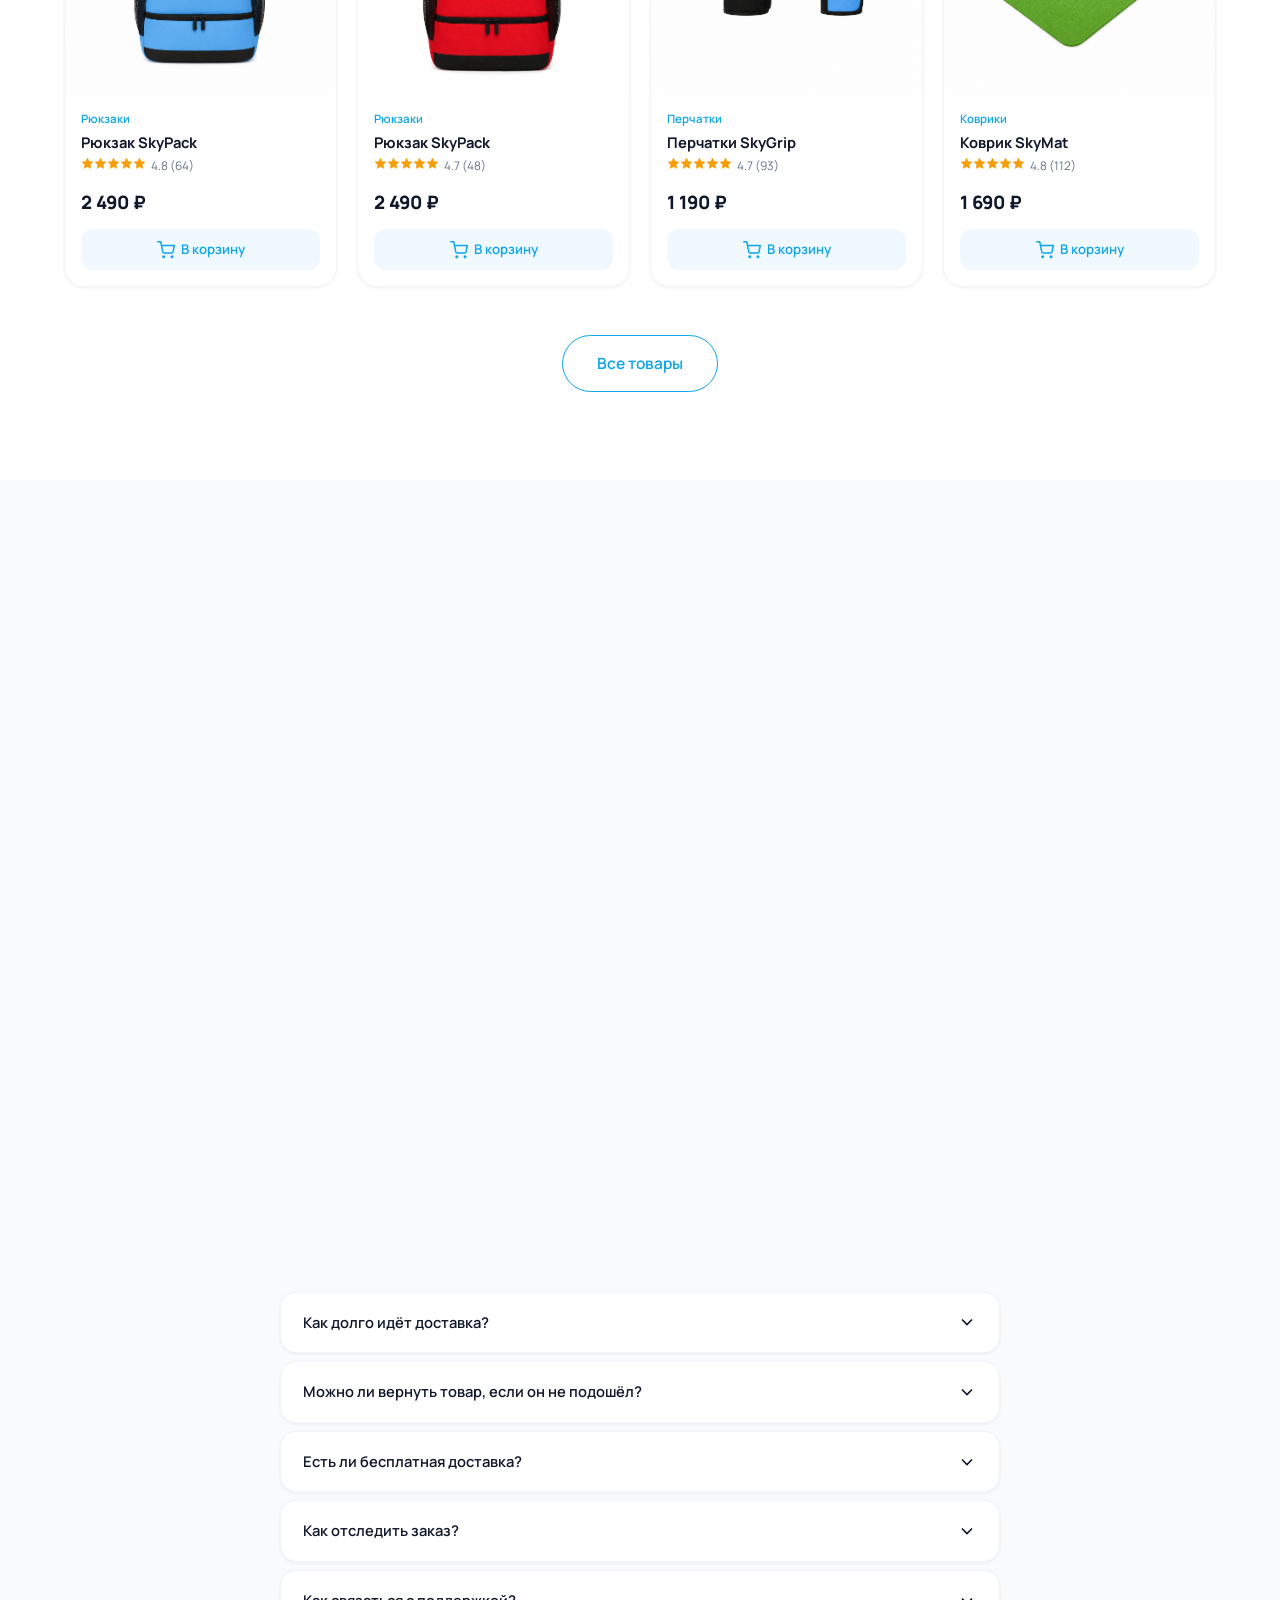
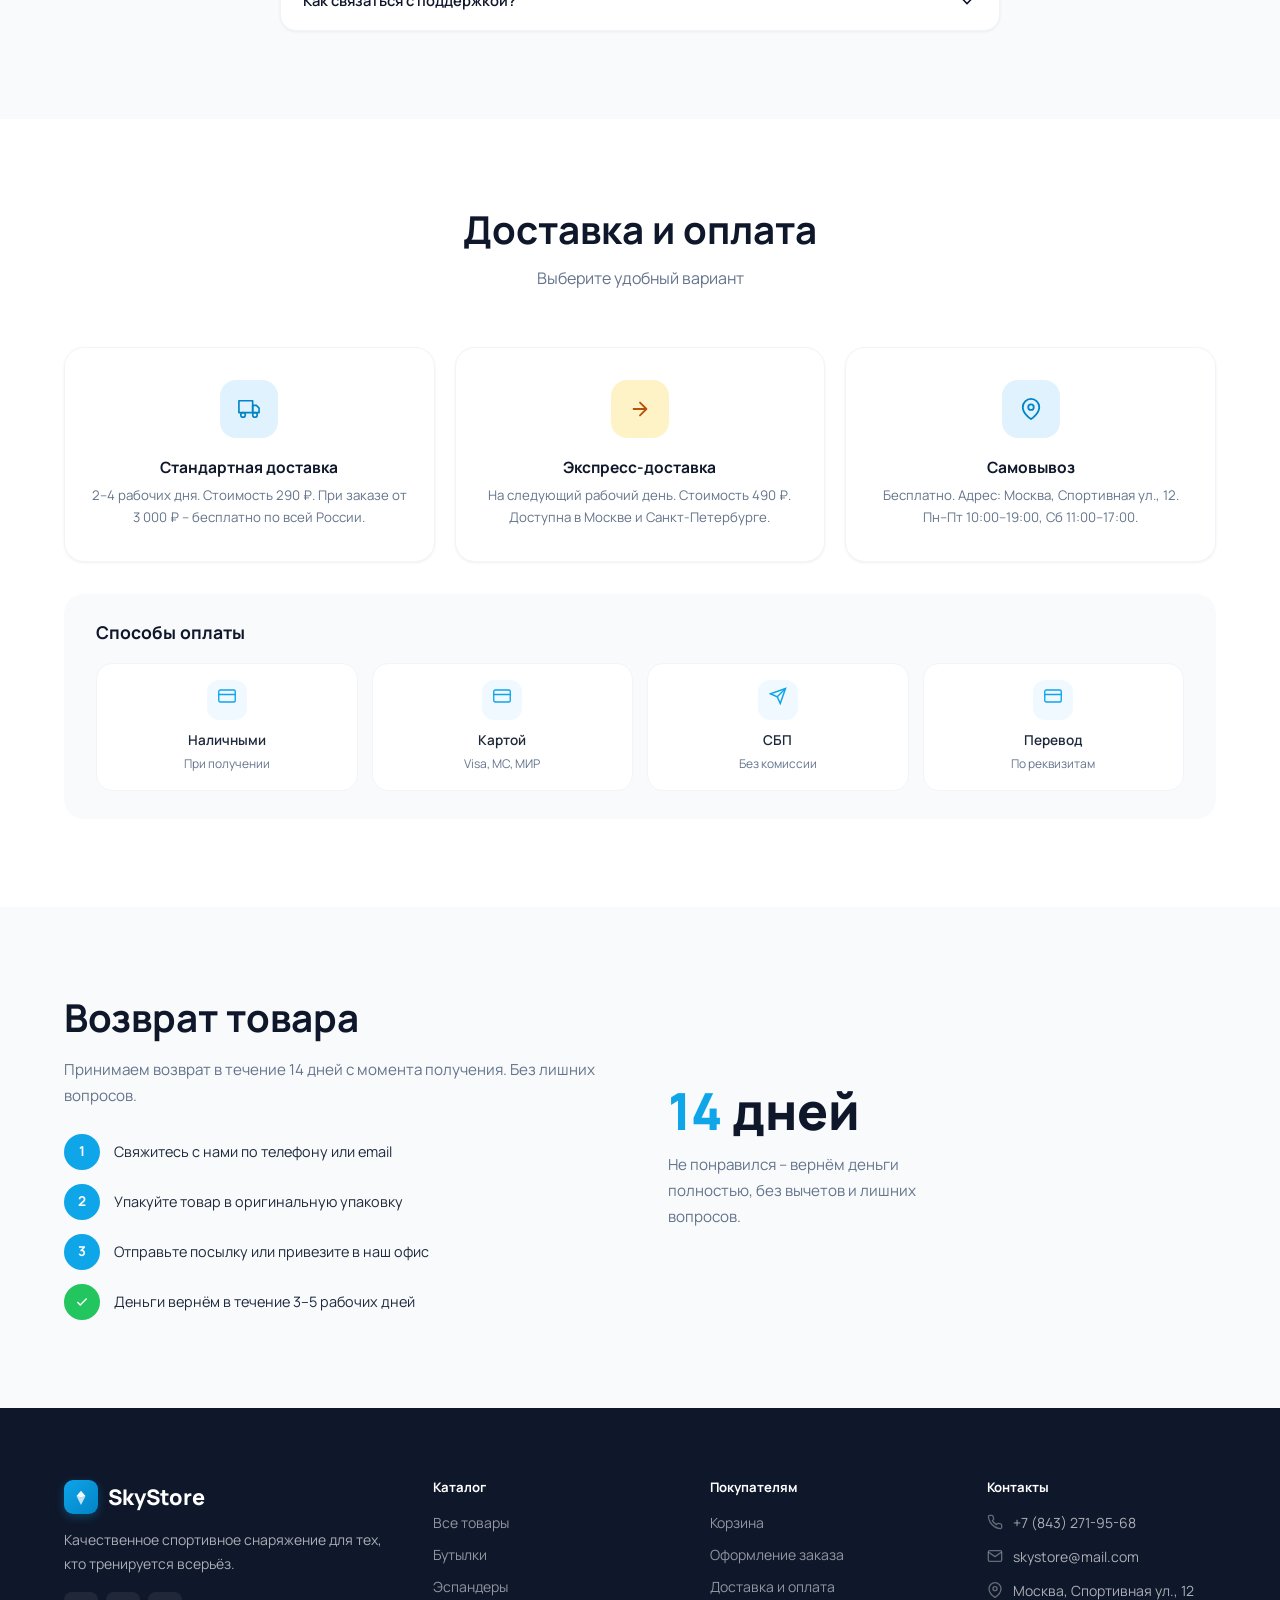
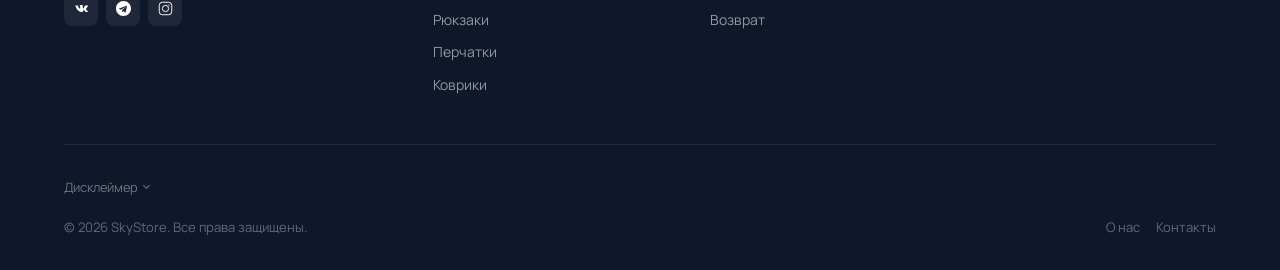
==== commit 61b9fb19: "Remove template CTA blocks, soften site-wide animations, collapse footer disclaimer - Drop repeated " ====
--- a/skystore-landing/index.html
+++ b/skystore-landing/index.html
@@ -105,7 +105,7 @@
 
         <!-- Actions -->
         <div class="hero-actions">
-          <a href="catalog.html" class="btn btn-primary btn-lg">В каталог <span data-icon="arrow"></span></a>
+          <a href="catalog.html" class="btn btn-primary btn-lg">В каталог</a>
           <a href="about.html" class="btn btn-secondary btn-lg">О магазине</a>
         </div>
 
@@ -179,7 +179,7 @@
         </div>
         <div style="text-align:center;margin-top:48px" data-reveal="up">
           <a href="catalog.html" class="btn btn-outline btn-lg">
-            Весь каталог <span data-icon="arrow"></span>
+            Весь каталог
           </a>
         </div>
       </div>
@@ -220,7 +220,7 @@
         <div class="products-grid" id="featured-grid"></div>
         <div style="text-align:center;margin-top:48px" data-reveal="up">
           <a href="catalog.html" class="btn btn-outline btn-lg">
-            Все товары <span data-icon="arrow"></span>
+            Все товары
           </a>
         </div>
       </div>
@@ -395,26 +395,10 @@
               </div>
             </div>
           </div>
-          <div data-reveal="left">
-            <div class="about-returns-card">
-              <h3>14 дней</h3>
-              <p>Мы даём вам 14 дней на проверку товара. Не понравился – вернём деньги полностью, без вычетов.</p>
-              <a href="contacts.html" class="btn about-returns-btn">Связаться с нами</a>
-            </div>
-          </div>
-        </div>
-      </div>
-    </section>
-
-    <!-- CTA -->
-    <section class="section cta-section">
-      <div class="container">
-        <div class="cta-card" data-reveal="scale">
-          <h2>Присоединяйтесь к SkyStore</h2>
-          <p>Тысячи покупателей по всей России. Доставка 1–3 дня, возврат 14 дней.</p>
-          <a href="catalog.html" class="btn btn-lg btn-white" style="margin-top:32px">
-            Смотреть каталог <span data-icon="arrow"></span>
-          </a>
+          <div data-reveal="left" class="about-returns-highlight">
+            <div class="about-returns-number"><em>14</em> дней</div>
+            <p>Не понравился – вернём деньги полностью, без вычетов и лишних вопросов.</p>
+          </div>
         </div>
       </div>
     </section>
@@ -464,9 +448,10 @@
           <div class="footer-contact-item"><span data-icon="pin"></span><span>Москва, Спортивная ул., 12</span></div>
         </div>
       </div>
-      <div class="footer-disclaimer">
-        <strong>Это не настоящий магазин.</strong> Это демонстрационный пример — учебный проект, сделанный для портфолио, чтобы показать дизайн и вёрстку интернет-магазина. Бренд «SkyStore» вымышлен: все названия, товары, цены, контакты, адреса и отзывы выдуманы исключительно для показа оформления, любые совпадения с реальными людьми и организациями случайны. Сайт не продаёт товары, не принимает заказы и не собирает персональные данные, не является публичной офертой или рекламой.
-      </div>
+      <details class="footer-disclaimer">
+        <summary>Дисклеймер</summary>
+        <p><strong>Это не настоящий магазин.</strong> Это демонстрационный пример — учебный проект, сделанный для портфолио, чтобы показать дизайн и вёрстку интернет-магазина. Бренд «SkyStore» вымышлен: все названия, товары, цены, контакты, адреса и отзывы выдуманы исключительно для показа оформления, любые совпадения с реальными людьми и организациями случайны. Сайт не продаёт товары, не принимает заказы и не собирает персональные данные, не является публичной офертой или рекламой.</p>
+      </details>
       <div class="footer-bottom">
         <p>&copy; 2026 SkyStore. Все права защищены.</p>
         <div class="socials" style="gap:16px">
--- a/skystore-landing/css/style.css
+++ b/skystore-landing/css/style.css
@@ -37,10 +37,10 @@
   --shadow-card: 0 2px 8px rgba(0,0,0,.07);
   --shadow-blue: 0 8px 32px rgba(14,165,233,.22);
 
-  --t:      220ms cubic-bezier(.4,0,.2,1);
-  --t-fast: 150ms cubic-bezier(.4,0,.2,1);
-  --t-slow: 380ms cubic-bezier(.4,0,.2,1);
-  --t-normal: 220ms cubic-bezier(.4,0,.2,1);
+  --t:      210ms cubic-bezier(.25,.1,.25,1);
+  --t-fast: 150ms cubic-bezier(.25,.1,.25,1);
+  --t-slow: 340ms cubic-bezier(.25,.1,.25,1);
+  --t-normal: 210ms cubic-bezier(.25,.1,.25,1);
 
   --gap-sm:   8px;
   --gap-md:   16px;
@@ -178,8 +178,8 @@
   border-radius: var(--r-full); font-size: .68rem; font-weight: 800;
   transition: transform .2s;
 }
-.cart-count.bump { animation: bump .25s ease; }
-@keyframes bump { 0%,100%{transform:scale(1)} 50%{transform:scale(1.45)} }
+.cart-count.bump { animation: bump .28s ease-out; }
+@keyframes bump { 0%,100%{transform:scale(1)} 50%{transform:scale(1.2)} }
 
 /* Hamburger */
 .hamburger { display: none; flex-direction: column; gap: 5px; width: 38px; height: 38px; align-items: center; justify-content: center; border-radius: var(--r-sm); transition: var(--t); }
@@ -211,18 +211,18 @@
   max-width: 100%;
 }
 .btn-primary { background: var(--c-primary); color: #fff; box-shadow: 0 3px 14px rgba(14,165,233,.3); }
-.btn-primary:hover { background: var(--c-primary-dark); box-shadow: var(--shadow-blue); transform: translateY(-2px); }
+.btn-primary:hover { background: var(--c-primary-dark); box-shadow: var(--shadow-blue); transform: translateY(-1px); }
 .btn-primary:active { transform: translateY(0); }
 .btn-secondary { background: #fff; color: var(--c-text); border: 1.5px solid var(--c-border); box-shadow: var(--shadow-xs); }
-.btn-secondary:hover { border-color: var(--c-primary); color: var(--c-primary); transform: translateY(-2px); box-shadow: var(--shadow-sm); }
+.btn-secondary:hover { border-color: var(--c-primary); color: var(--c-primary); transform: translateY(-1px); box-shadow: var(--shadow-sm); }
 .btn-outline { background: transparent; color: var(--c-primary); border: 1.5px solid var(--c-primary); }
-.btn-outline:hover { background: var(--c-primary); color: #fff; transform: translateY(-2px); }
+.btn-outline:hover { background: var(--c-primary); color: #fff; transform: translateY(-1px); }
 .btn-sm { padding: 9px 20px; font-size: .82rem; }
 .btn-lg { padding: 15px 34px; font-size: .97rem; }
 .btn-ghost { background: transparent; color: var(--c-muted); padding: 9px 14px; border-radius: var(--r-sm); }
 .btn-ghost:hover { color: var(--c-primary); background: var(--c-primary-pale); }
 .btn-dark { background: var(--c-dark); color: #fff; }
-.btn-dark:hover { background: #1e293b; transform: translateY(-2px); box-shadow: 0 8px 24px rgba(0,0,0,.2); }
+.btn-dark:hover { background: #1e293b; transform: translateY(-1px); box-shadow: 0 8px 24px rgba(0,0,0,.2); }
 
 /* ── 8. HERO – centered editorial ───────────────────────────── */
 /* ── HERO – Swiss editorial, full-width typography ── */
@@ -349,7 +349,7 @@
   border-radius: var(--r-xl); padding: 24px 16px;
   backdrop-filter: blur(6px); transition: var(--t-slow);
 }
-.stat-item:hover { transform: translateY(-4px); box-shadow: var(--shadow-md); }
+.stat-item:hover { transform: translateY(-2px); box-shadow: var(--shadow-md); }
 .stat-value {
   font-family: var(--font-d); font-size: clamp(2.2rem, 4vw, 3rem); font-weight: 900;
   color: var(--c-dark); line-height: 1;
@@ -368,7 +368,7 @@
   box-shadow: var(--shadow-xs); transition: var(--t-slow); cursor: pointer;
   text-decoration: none; color: inherit;
 }
-.cat-card:hover { transform: translateY(-5px); box-shadow: var(--shadow-md); border-color: var(--c-primary-light); }
+.cat-card:hover { transform: translateY(-3px); box-shadow: var(--shadow-md); border-color: var(--c-primary-light); }
 .cat-card-img {
   aspect-ratio: 4/3; overflow: hidden;
 }
@@ -410,7 +410,7 @@
   transition: var(--t-slow); overflow: hidden;
   min-width: 0;
 }
-.product-card:hover { transform: translateY(-5px); box-shadow: var(--shadow-md); border-color: var(--c-primary-light); }
+.product-card:hover { transform: translateY(-3px); box-shadow: var(--shadow-md); border-color: var(--c-primary-light); }
 
 .product-image {
   position: relative; aspect-ratio: 1/1; overflow: hidden;
@@ -456,7 +456,7 @@
   opacity: 0; transform: translateX(6px); transition: var(--t);
 }
 .product-card:hover .btn-wishlist { opacity: 1; transform: translateX(0); }
-.btn-wishlist:hover { color: var(--c-error); transform: scale(1.1); }
+.btn-wishlist:hover { color: var(--c-error); transform: scale(1.05); }
 
 .product-body { padding: 14px 16px 16px; display: flex; flex-direction: column; flex: 1; gap: 4px; min-width: 0; }
 .product-category { font-size: .72rem; font-weight: 600; color: var(--c-primary); }
@@ -508,9 +508,8 @@
   border: 1px solid var(--c-border-soft); box-shadow: var(--shadow-xs);
   position: relative; overflow: hidden;
 }
-/* Fully static cards: no hover lift/shadow, no underline reveal,
-   no icon scale/rotate, no scroll-in entrance animation */
-.feature-card[data-reveal] { opacity: 1; transform: none; transition: none; }
+/* No hover animation: no lift/shadow, no underline reveal, no icon
+   scale/rotate. Scroll-in entrance (data-reveal) is kept. */
 .feature-icon {
   width: 58px; height: 58px; border-radius: var(--r-lg);
   margin: 0 auto 20px; display: flex; align-items: center; justify-content: center;
@@ -520,30 +519,6 @@
 .feature-icon span { display: flex; align-items: center; justify-content: center; width: 22px; height: 22px; }
 .feature-card h4 { margin-bottom: 8px; font-size: .97rem; }
 .feature-card p  { font-size: .83rem; color: var(--c-muted); line-height: 1.65; }
-
-/* ── 13. CTA SECTION (light · gradient card) ──────────────────── */
-.cta-section { background: #fff; }
-.cta-card {
-  position: relative; overflow: hidden; text-align: center;
-  border-radius: var(--r-2xl);
-  background: linear-gradient(125deg, var(--c-primary) 0%, var(--c-primary-dark) 100%);
-  padding: 72px 32px; color: #fff;
-  box-shadow: 0 24px 64px rgba(14,165,233,.28);
-}
-.cta-card::before {
-  content: ''; position: absolute; inset: 0; pointer-events: none;
-  background:
-    radial-gradient(circle 300px at 15% 20%, rgba(255,255,255,.18) 0%, transparent 70%),
-    radial-gradient(circle 360px at 90% 90%, rgba(255,255,255,.12) 0%, transparent 70%);
-}
-.cta-card > * { position: relative; z-index: 1; }
-.cta-card h2 { color: #fff; margin-bottom: 14px; }
-.cta-card p  { color: rgba(255,255,255,.82); font-size: 1.05rem; margin-bottom: 0; max-width: 520px; margin-left: auto; margin-right: auto; }
-.cta-card .btn-white {
-  background: #fff; color: var(--c-primary-dark); font-weight: 700;
-  box-shadow: none;
-}
-.cta-card .btn-white:hover { background: var(--c-primary-pale); transform: none; box-shadow: none; }
 
 /* ── 14. CATALOG ─────────────────────────────────────────────── */
 .page-title-bar {
@@ -648,7 +623,12 @@
 
 /* ── CUSTOM SELECT ─────────────────────────────────────────────── */
 .csel-native {
-  position: absolute; width: 1px; height: 1px;
+  /* visually-hidden a11y mirror of the custom select — must never affect
+     layout, so geometry is forced past form-field rules (.form-group select) */
+  position: absolute !important;
+  width: 1px !important; height: 1px !important;
+  min-width: 0 !important; max-width: 1px !important;
+  padding: 0 !important; margin: -1px !important; border: 0 !important;
   overflow: hidden; clip: rect(0 0 0 0); white-space: nowrap;
   pointer-events: none; opacity: 0;
 }
@@ -666,7 +646,7 @@
 }
 .csel-trigger > svg:first-child { color: var(--c-muted); flex-shrink: 0; }
 .csel-trigger > span { flex: 1; text-align: left; }
-.csel-chevron { color: var(--c-muted); flex-shrink: 0; transition: transform .2s cubic-bezier(.4,0,.2,1); }
+.csel-chevron { color: var(--c-muted); flex-shrink: 0; transition: transform .2s cubic-bezier(.25,.1,.25,1); }
 .csel-trigger:hover { border-color: var(--c-primary); background: var(--c-primary-pale, #f0f9ff); }
 .csel-trigger.open {
   border-color: var(--c-primary);
@@ -685,7 +665,7 @@
   overflow: hidden; z-index: 200;
   opacity: 0; transform: translateY(-8px) scale(.98);
   pointer-events: none;
-  transition: opacity .17s cubic-bezier(.4,0,.2,1), transform .17s cubic-bezier(.4,0,.2,1);
+  transition: opacity .18s cubic-bezier(.25,.1,.25,1), transform .18s cubic-bezier(.25,.1,.25,1);
 }
 .csel-dropdown.open {
   opacity: 1; transform: translateY(0) scale(1);
@@ -696,7 +676,7 @@
   display: flex; align-items: center; justify-content: space-between;
   gap: 16px; padding: 10px 14px;
   font-size: .84rem; font-weight: 500; color: var(--c-text);
-  cursor: pointer; transition: background .12s, color .12s;
+  cursor: pointer; transition: background .14s, color .14s;
 }
 .csel-opt:first-child { border-radius: 12px 12px 0 0; }
 .csel-opt:last-child  { border-radius: 0 0 12px 12px; }
@@ -705,7 +685,7 @@
 .csel-opt.active { color: var(--c-primary); }
 .csel-opt.active:hover { background: #e0f2fe; }
 
-.csel-check { flex-shrink: 0; color: var(--c-primary); opacity: 0; transition: opacity .15s; }
+.csel-check { flex-shrink: 0; color: var(--c-primary); opacity: 0; transition: opacity .16s; }
 .csel-opt.active .csel-check { opacity: 1; }
 /* keyboard-highlighted option (mirrors :hover) */
 .csel-opt.hl { background: var(--c-primary-pale, #f0f9ff); color: var(--c-primary-dark, #0284c7); }
@@ -790,7 +770,7 @@
 .color-selector label { font-size: .84rem; font-weight: 600; display: block; margin-bottom: 10px; }
 .color-options { display: flex; gap: 10px; }
 .color-dot { width: 30px; height: 30px; border-radius: 50%; cursor: pointer; border: 2.5px solid transparent; box-shadow: var(--shadow-xs); transition: var(--t); }
-.color-dot.active, .color-dot:hover { border-color: var(--c-primary); transform: scale(1.15); }
+.color-dot.active, .color-dot:hover { border-color: var(--c-primary); transform: scale(1.08); }
 
 .add-to-cart-section { display: flex; align-items: center; gap: 12px; margin: 24px 0; }
 .qty-control { display: flex; align-items: center; background: var(--c-bg); border: 1.5px solid var(--c-border); border-radius: var(--r-md); overflow: hidden; }
@@ -889,7 +869,7 @@
 .delivery-option {
   display: flex; align-items: center; gap: 10px; cursor: pointer;
   padding: 10px 12px; border: 1.5px solid var(--c-border);
-  border-radius: var(--r-md); transition: border-color .15s, background .15s;
+  border-radius: var(--r-md); transition: border-color .16s, background .16s;
 }
 .delivery-option:has(input:checked) {
   border-color: var(--c-primary); background: var(--c-primary-pale);
@@ -899,14 +879,14 @@
   width: 16px; height: 16px; border-radius: 50%;
   border: 1.5px solid var(--c-border); flex-shrink: 0;
   display: flex; align-items: center; justify-content: center;
-  transition: border-color .15s;
+  transition: border-color .16s;
 }
 .delivery-option:has(input:checked) .delivery-radio {
   border-color: var(--c-primary);
 }
 .delivery-radio::after {
   content: ''; width: 8px; height: 8px; border-radius: 50%;
-  background: var(--c-primary); opacity: 0; transition: opacity .15s;
+  background: var(--c-primary); opacity: 0; transition: opacity .16s;
 }
 .delivery-option:has(input:checked) .delivery-radio::after { opacity: 1; }
 .delivery-label { font-size: .875rem; font-weight: 600; flex: 1; line-height: 1.25; }
@@ -970,8 +950,8 @@
 
 .order-success { display: none; position: fixed; inset: 0; background: rgba(0,0,0,.5); z-index: 2000; align-items: center; justify-content: center; padding: 24px; }
 .order-success.show { display: flex; }
-.order-success-card { background: #fff; border-radius: var(--r-2xl); padding: 52px; text-align: center; max-width: 480px; width: 100%; box-shadow: 0 24px 80px rgba(0,0,0,.2); animation: popIn .35s cubic-bezier(.34,1.56,.64,1); }
-@keyframes popIn { 0%{transform:scale(.88);opacity:0} 100%{transform:scale(1);opacity:1} }
+.order-success-card { background: #fff; border-radius: var(--r-2xl); padding: 52px; text-align: center; max-width: 480px; width: 100%; box-shadow: 0 24px 80px rgba(0,0,0,.2); animation: popIn .32s cubic-bezier(.25,.1,.25,1); }
+@keyframes popIn { 0%{transform:scale(.96);opacity:0} 100%{transform:scale(1);opacity:1} }
 .success-icon { width: 80px; height: 80px; background: #dcfce7; border-radius: 50%; margin: 0 auto 28px; display: flex; align-items: center; justify-content: center; }
 .success-icon svg { color: var(--c-success); }
 .order-success-card h2 { margin-bottom: 12px; }
@@ -996,7 +976,7 @@
   border: 1px solid var(--c-border-soft); box-shadow: var(--shadow-xs);
   transition: var(--t);
 }
-.contact-card:hover { transform: translateY(-2px); box-shadow: var(--shadow-sm); }
+.contact-card:hover { transform: translateY(-1px); box-shadow: var(--shadow-sm); }
 .contact-card-icon {
   width: 44px; height: 44px; border-radius: var(--r-md);
   background: var(--c-primary-pale); display: flex; align-items: center; justify-content: center;
@@ -1019,7 +999,7 @@
 }
 .messenger-links .messenger-btn svg { width: 16px; height: 16px; flex-shrink: 0; }
 .messenger-links .messenger-btn:hover,
-.contact-card-info .messenger-btn:hover { color: #fff; transform: translateY(-2px); box-shadow: 0 8px 18px -6px rgba(0,0,0,.35); filter: brightness(1.08); }
+.contact-card-info .messenger-btn:hover { color: #fff; transform: translateY(-1px); box-shadow: 0 8px 18px -6px rgba(0,0,0,.35); filter: brightness(1.08); }
 .messenger-tg  { background: #229ED9; }
 .messenger-wa  { background: #25D366; }
 .messenger-vk  { background: #0077FF; }
@@ -1144,18 +1124,16 @@
 .about-step-done { background: var(--c-success); }
 .about-step span { font-size: .9rem; color: var(--c-text); }
 
-.about-returns-card {
-  background: linear-gradient(135deg, var(--c-primary) 0%, var(--c-primary-dark) 100%);
-  border-radius: var(--r-xl); padding: 40px 36px; color: #fff; text-align: center;
-}
-.about-returns-card h3 { color: #fff; font-size: 2.4rem; margin-bottom: 16px; }
-.about-returns-card p  { color: rgba(255,255,255,.8); line-height: 1.7; margin-bottom: 28px; font-size: .95rem; }
-.about-returns-btn { background: #fff; color: var(--c-primary); font-weight: 700; box-shadow: none; }
-.about-returns-btn:hover { background: var(--c-primary-pale); transform: none; box-shadow: none; }
+.about-returns-number {
+  font-family: var(--font-d); font-size: clamp(2.6rem, 4vw, 3.4rem); font-weight: 900;
+  color: var(--c-dark); line-height: 1;
+}
+.about-returns-number em { color: var(--c-primary); font-style: normal; }
+.about-returns-highlight p { color: var(--c-muted); line-height: 1.7; margin: 16px 0 0; max-width: 300px; font-size: .95rem; }
 
 .team-grid { display: grid; grid-template-columns: repeat(3,1fr); gap: 20px; }
 .team-card { background: #fff; border-radius: var(--r-xl); overflow: hidden; border: 1px solid var(--c-border-soft); box-shadow: var(--shadow-xs); text-align: center; transition: var(--t-slow); }
-.team-card:hover { transform: translateY(-4px); box-shadow: var(--shadow-md); }
+.team-card:hover { transform: translateY(-2px); box-shadow: var(--shadow-md); }
 .team-avatar { aspect-ratio: 1; overflow: hidden; background: var(--c-bg); display: flex; align-items: center; justify-content: center; }
 .team-photo { background: #f8fafc; }
 .team-photo img { width: 100%; height: 100%; object-fit: contain; object-position: center top; padding: 0; }
@@ -1176,11 +1154,11 @@
   padding: 14px 18px; box-shadow: 0 8px 32px rgba(0,0,0,.13);
   border: 1px solid var(--c-border-soft); min-width: 270px; max-width: 340px;
   pointer-events: all; overflow: hidden;
-  animation: slideInToast .28s cubic-bezier(.34,1.56,.64,1) forwards;
+  animation: slideInToast .28s cubic-bezier(.25,.1,.25,1) forwards;
   position: relative;
 }
 .toast::before { content: ''; position: absolute; left: 0; top: 0; bottom: 0; width: 3px; background: var(--toast-color, var(--c-primary)); }
-.toast.hiding { animation: slideOutToast .25s ease forwards; }
+.toast.hiding { animation: slideOutToast .22s ease forwards; }
 .toast-icon { width: 32px; height: 32px; border-radius: var(--r-sm); display: flex; align-items: center; justify-content: center; flex-shrink: 0; }
 .toast-icon svg { width: 16px; height: 16px; }
 .toast-text strong { display: block; font-size: .875rem; }
@@ -1189,18 +1167,18 @@
 @keyframes slideOutToast { 0%{transform:translateX(0);opacity:1} 100%{transform:translateX(110%);opacity:0} }
 
 /* ── 21. SCROLL REVEAL ────────────────────────────────────────── */
-[data-reveal] { opacity: 0; transition: opacity .65s ease, transform .65s cubic-bezier(.4,0,.2,1); }
-[data-reveal="up"]    { transform: translateY(36px); }
-[data-reveal="down"]  { transform: translateY(-36px); }
-[data-reveal="left"]  { transform: translateX(40px); }
-[data-reveal="right"] { transform: translateX(-40px); }
-[data-reveal="scale"] { transform: scale(.92); }
+[data-reveal] { opacity: 0; transition: opacity .55s ease-out, transform .55s cubic-bezier(.25,.1,.25,1); }
+[data-reveal="up"]    { transform: translateY(20px); }
+[data-reveal="down"]  { transform: translateY(-20px); }
+[data-reveal="left"]  { transform: translateX(22px); }
+[data-reveal="right"] { transform: translateX(-22px); }
+[data-reveal="scale"] { transform: scale(.96); }
 [data-reveal="fade"]  { transform: none; }
 [data-reveal].revealed { opacity: 1; transform: translate(0) scale(1); }
 /* On phones, reveal vertically only – horizontal slide-in can briefly push
    full-width blocks past the viewport edge. Keeps motion, kills the risk. */
 @media (max-width: 640px) {
-  [data-reveal="left"], [data-reveal="right"] { transform: translateY(28px); }
+  [data-reveal="left"], [data-reveal="right"] { transform: translateY(18px); }
 }
 [data-delay="100"] { transition-delay: .1s; }
 [data-delay="150"] { transition-delay: .15s; }
@@ -1224,11 +1202,28 @@
 .footer-contact-item { display: flex; align-items: flex-start; gap: 10px; font-size: .875rem; margin-bottom: 10px; }
 .footer-contact-item svg { flex-shrink: 0; margin-top: 2px; opacity: .55; }
 .footer-bottom { display: flex; align-items: center; justify-content: space-between; font-size: .82rem; color: rgba(255,255,255,.35); }
-.footer-disclaimer { margin: 0 0 28px; padding: 16px 20px; border: 1px solid rgba(255,255,255,.1); border-radius: var(--r-lg); background: rgba(255,255,255,.03); font-size: .8rem; line-height: 1.7; color: rgba(255,255,255,.5); }
+.footer-disclaimer { margin: 0 0 20px; font-size: .8rem; color: rgba(255,255,255,.4); }
+.footer-disclaimer summary {
+  cursor: pointer; list-style: none; display: inline-flex; align-items: center; gap: 6px;
+  color: rgba(255,255,255,.4); transition: color var(--t); user-select: none;
+}
+.footer-disclaimer summary::-webkit-details-marker { display: none; }
+.footer-disclaimer summary:hover { color: rgba(255,255,255,.75); }
+.footer-disclaimer summary::after {
+  content: ''; width: 5px; height: 5px; margin-top: -3px;
+  border-right: 1.5px solid currentColor; border-bottom: 1.5px solid currentColor;
+  transform: rotate(45deg); transition: transform var(--t);
+}
+.footer-disclaimer[open] summary::after { transform: rotate(-135deg); margin-top: 2px; }
+.footer-disclaimer p {
+  margin: 12px 0 0; padding-top: 14px; max-width: 720px;
+  border-top: 1px solid rgba(255,255,255,.08);
+  line-height: 1.7; color: rgba(255,255,255,.45);
+}
 .footer-disclaimer strong { color: #FBBF24; font-weight: 700; }
 .socials { display: flex; gap: 8px; }
 .social-link { width: 34px; height: 34px; border-radius: var(--r-sm); background: rgba(255,255,255,.07); display: flex; align-items: center; justify-content: center; transition: var(--t); }
-.social-link:hover { background: var(--c-primary); transform: translateY(-2px); }
+.social-link:hover { background: var(--c-primary); transform: translateY(-1px); }
 .social-link svg { width: 15px; height: 15px; }
 
 /* ── 23. MISC ─────────────────────────────────────────────────── */
@@ -1964,33 +1959,13 @@
 }
 
 /* ═══════════════════════════════════════════════════════════════
-   CTA SECTION – small screens
-   ═══════════════════════════════════════════════════════════════ */
-@media (max-width: 640px) {
-  .cta-card { padding: 40px 24px; }
-  .cta-card h2 { font-size: 1.5rem; }
-  .cta-card p { font-size: .92rem; }
-}
-@media (max-width: 480px) {
-  .cta-card { padding: 32px 18px; }
-  .cta-card h2 { font-size: 1.3rem; }
-  .cta-card p { font-size: .88rem; }
-}
-@media (max-width: 380px) {
-  .cta-card { padding: 26px 14px; }
-  .cta-card h2 { font-size: 1.2rem; }
-  .cta-card p { font-size: .84rem; }
-}
-
-/* ═══════════════════════════════════════════════════════════════
    ABOUT PAGE – granular mobile
    ═══════════════════════════════════════════════════════════════ */
 @media (max-width: 640px) {
   .about-hero-text h1 { font-size: 1.6rem; }
   .about-hero-desc { font-size: .92rem; }
   .about-mission-item { flex-wrap: wrap; }
-  .about-returns-card { padding: 24px 20px; }
-  .about-returns-card h3 { font-size: 2.6rem; }
+  .about-returns-highlight { margin-top: 8px; }
   .about-step { font-size: .9rem; }
   .faq-q span { font-size: .92rem; }
   .faq-a { font-size: .87rem; }
@@ -2001,16 +1976,12 @@
   .about-stat-card { padding: 18px 12px; }
   .about-stat-num { font-size: 1.7rem; }
   .about-stat-label { font-size: .72rem; }
-  .about-returns-card { padding: 20px 16px; }
-  .about-returns-card h3 { font-size: 2.2rem; }
   .about-text { font-size: .9rem; }
   .about-payment-item { padding: 14px 10px; }
 }
 @media (max-width: 380px) {
   .about-hero-text h1 { font-size: 1.3rem; }
   .about-hero-desc { font-size: .84rem; }
-  .about-returns-card { padding: 18px 14px; }
-  .about-returns-card h3 { font-size: 2rem; }
   .about-step-num { width: 28px; height: 28px; font-size: .8rem; flex-shrink: 0; }
 }
 
@@ -2063,14 +2034,13 @@
 }
 
 /* ── 25. REDUCED MOTION ──────────────────────────────────────── */
+/* Only kill large/looping motion (marquee, scroll-reveal slide-in, parallax) –
+   keep ordinary hover/focus transitions at normal speed so the UI doesn't
+   feel like it has no transitions at all. */
 @media (prefers-reduced-motion: reduce) {
-  *, *::before, *::after {
-    animation-duration: 0.01ms !important;
-    animation-iteration-count: 1 !important;
-    transition-duration: 0.01ms !important;
-    scroll-behavior: auto !important;
-  }
-  [data-reveal] { opacity: 1; transform: none; }
+  .ticker-inner { animation: none; }
+  [data-reveal] { opacity: 1; transform: none; transition: none; }
+  html { scroll-behavior: auto !important; }
 }
 
 /* ── 26. TEXT WRAP ────────────────────────────────────────────── */
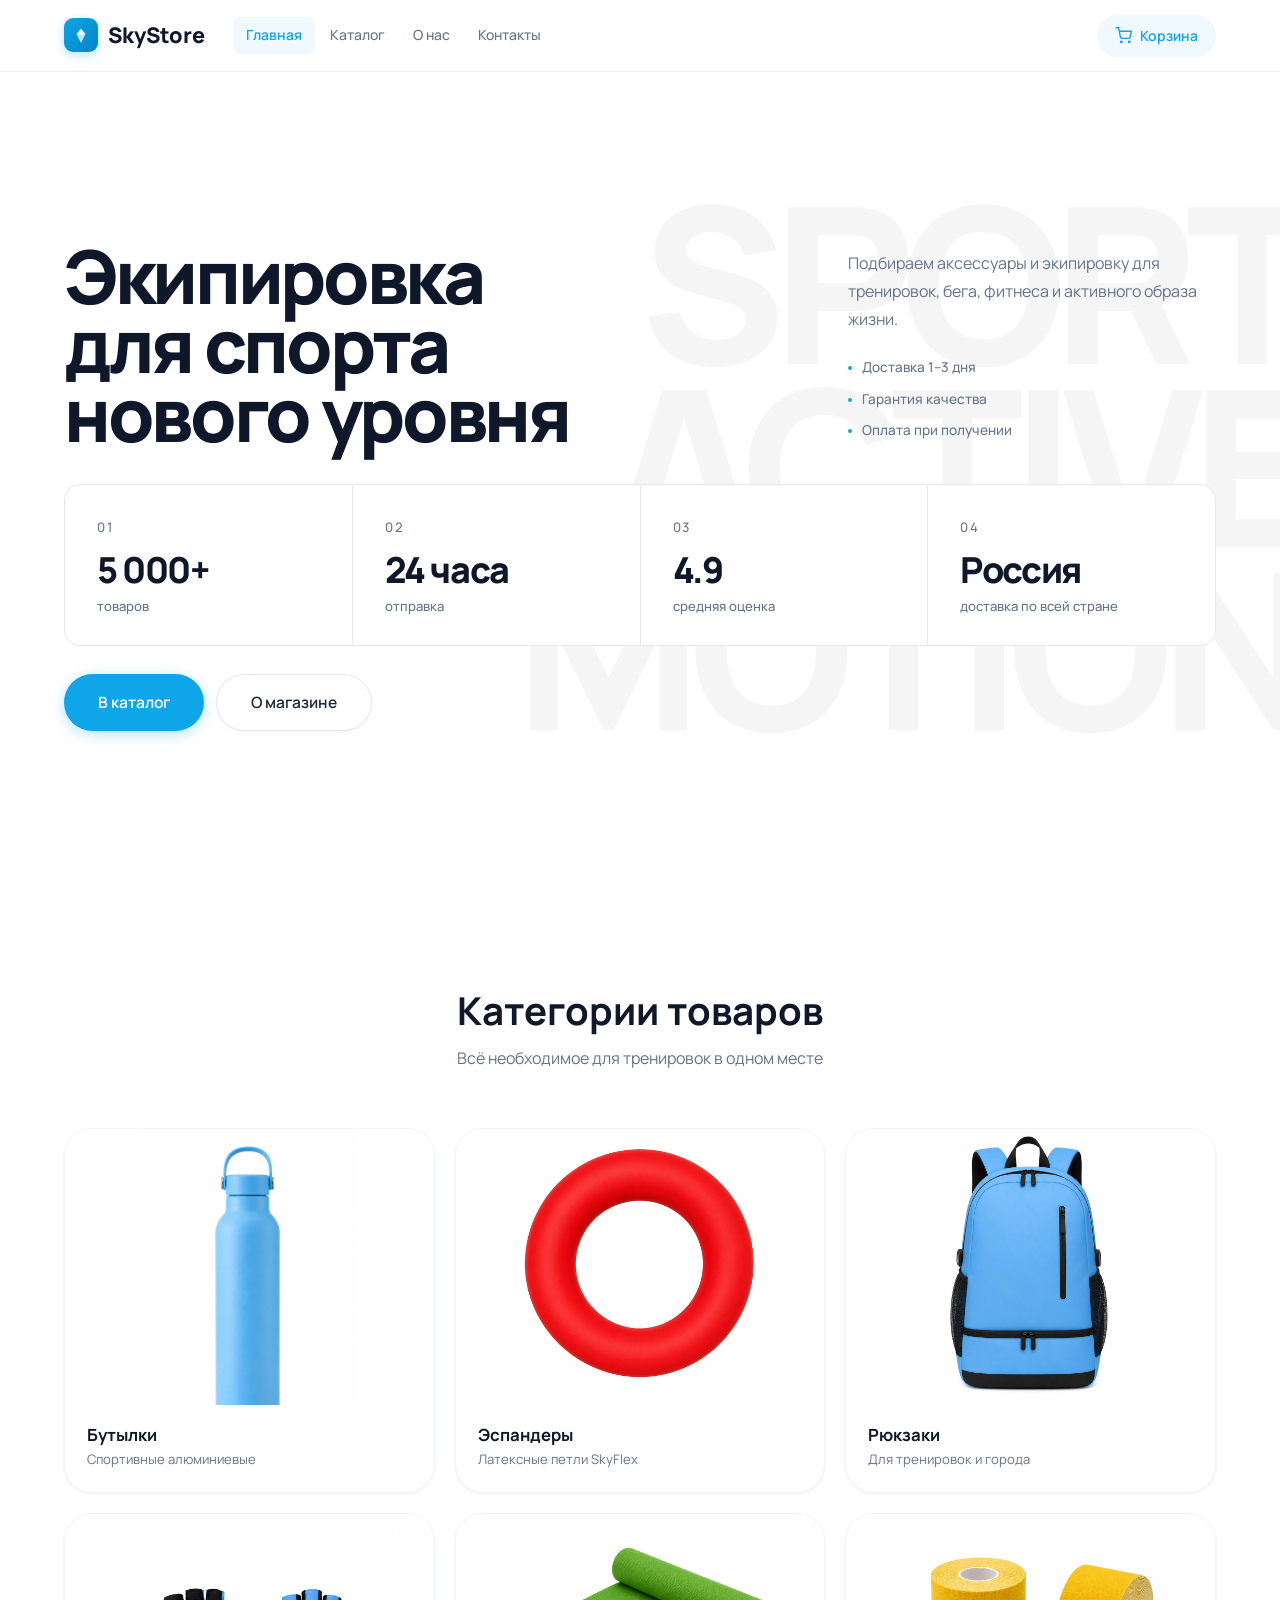
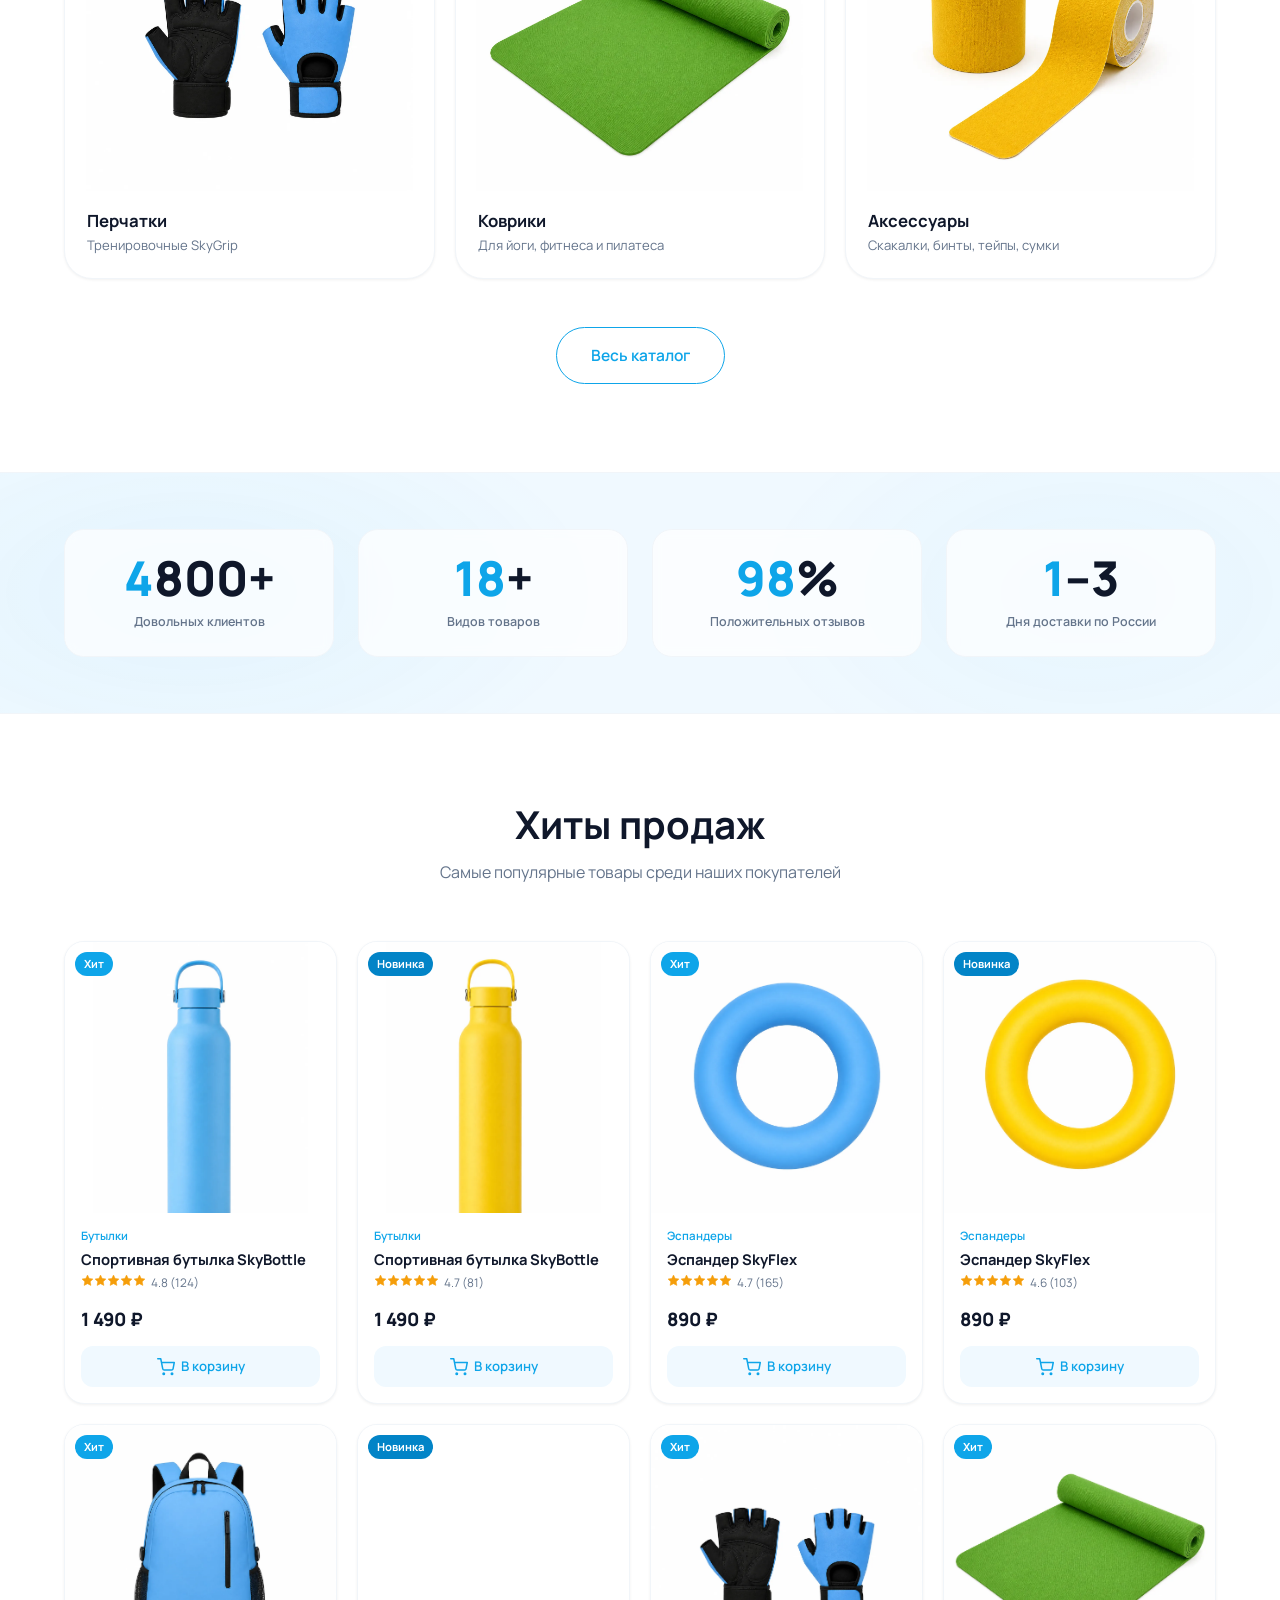
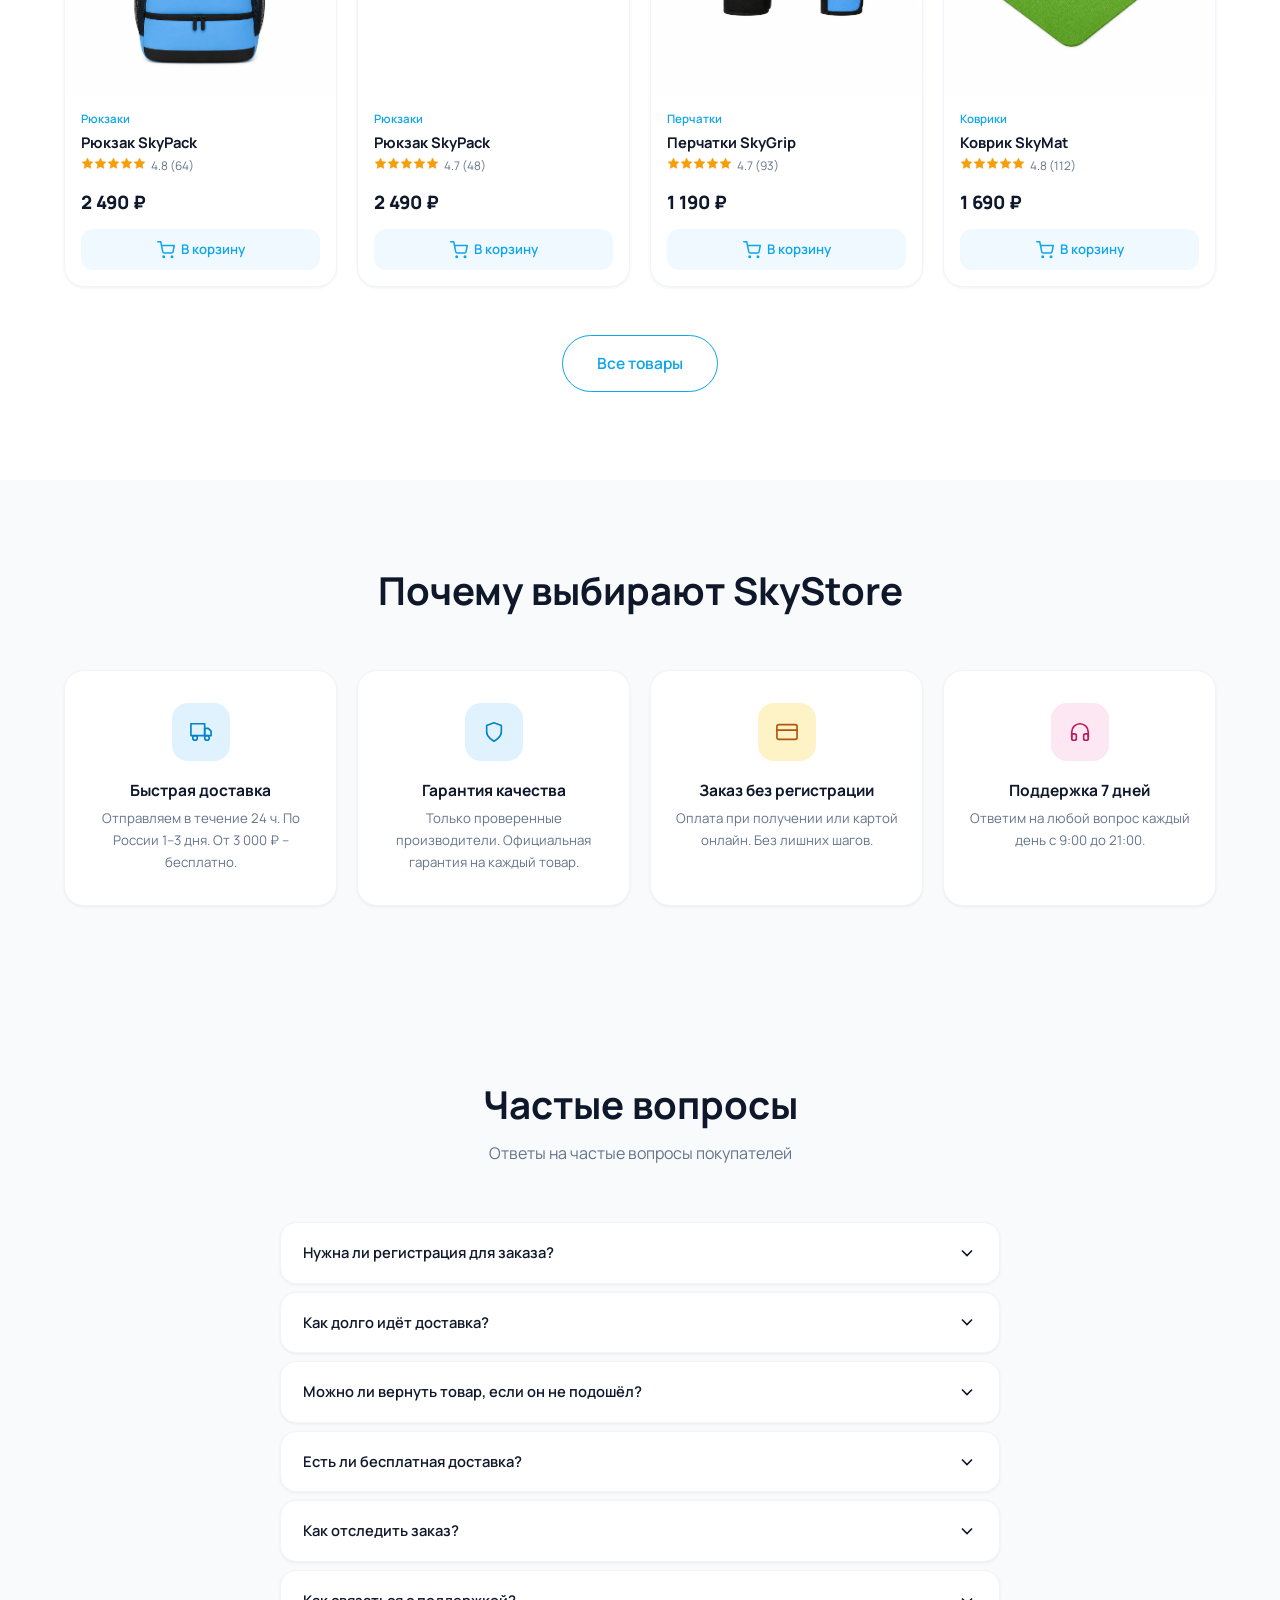
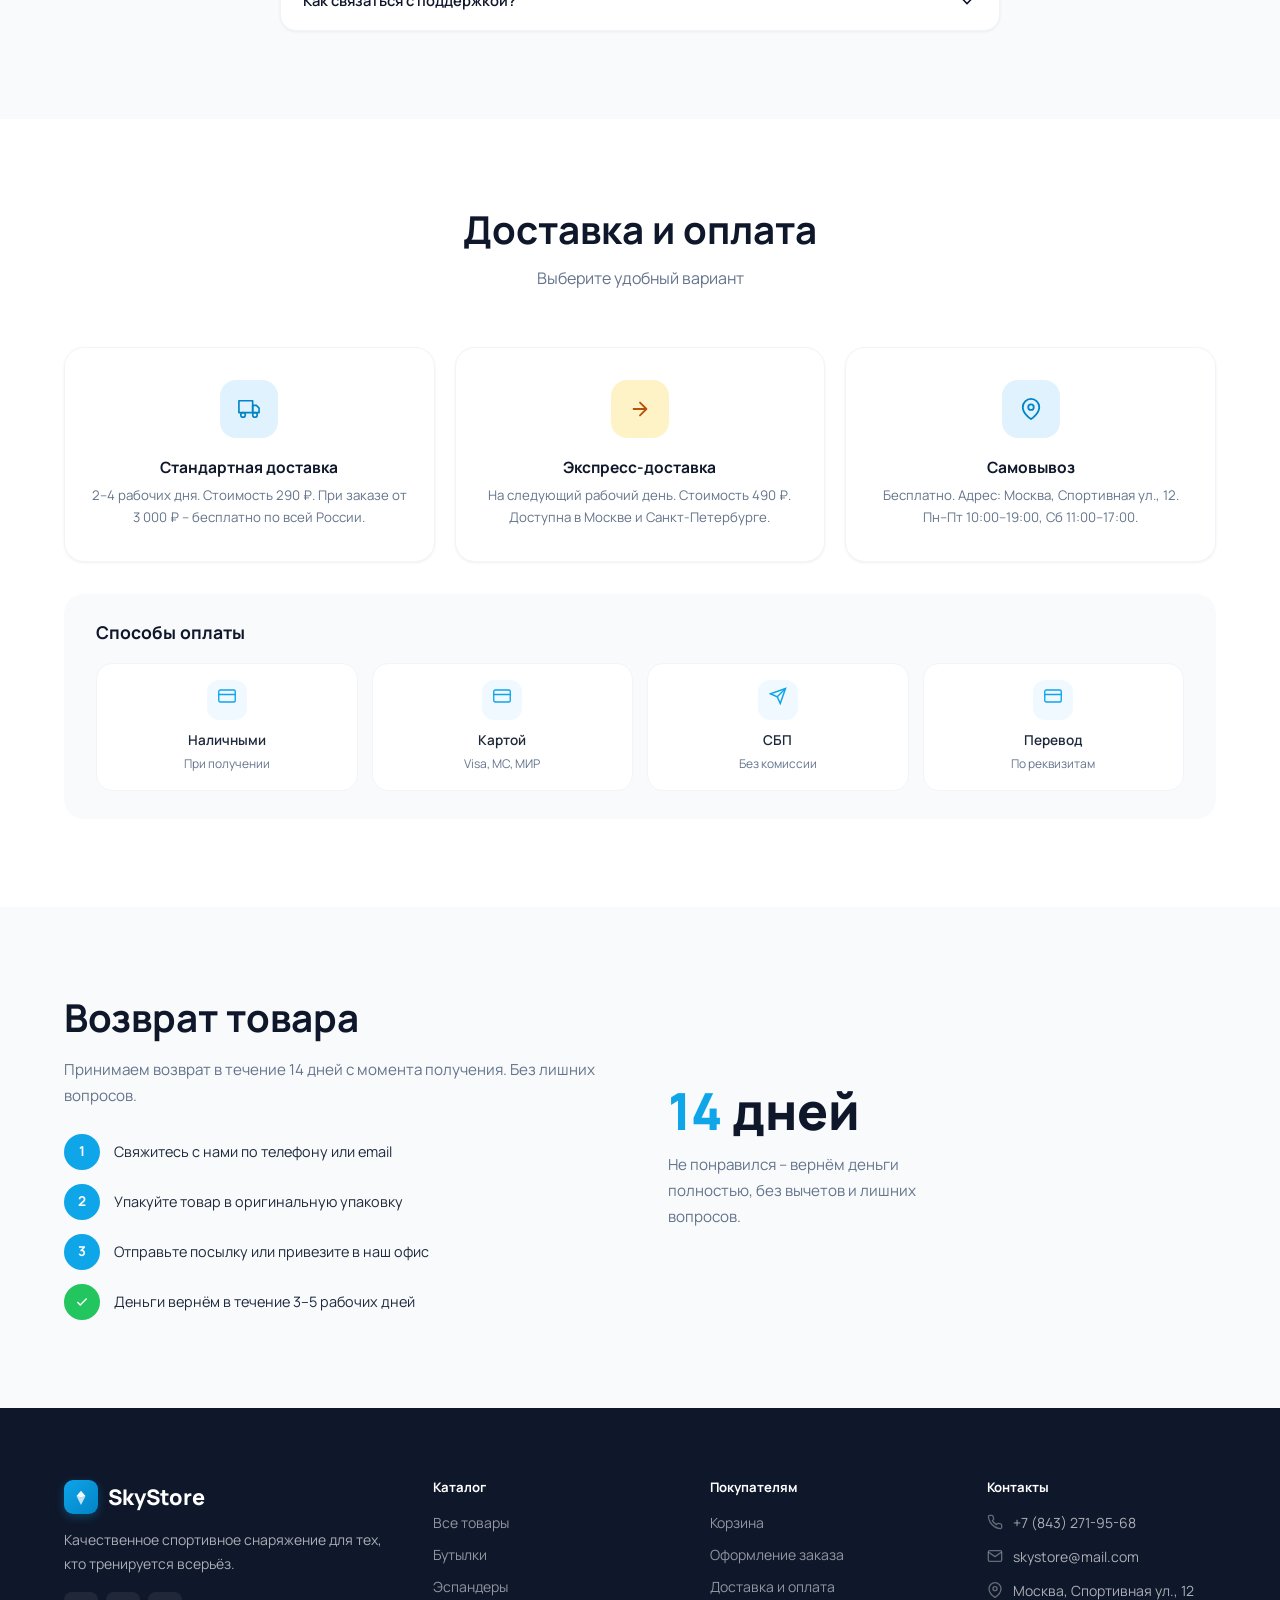
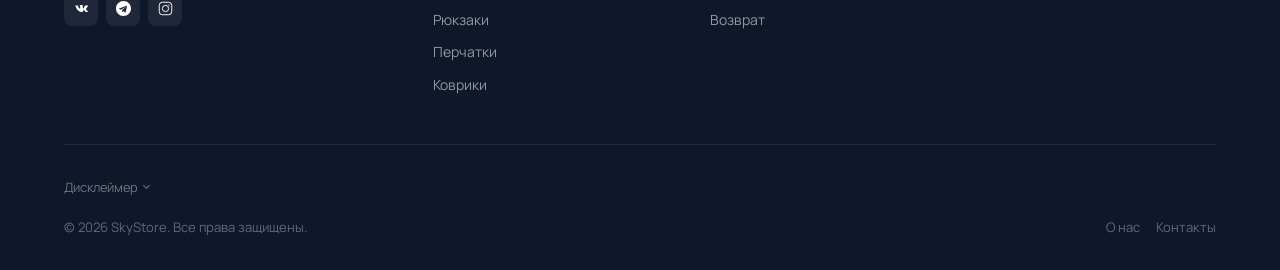
==== commit 6fd29355: "Optimize site performance: WebP images, dead CSS cleanup - Add WebP versions of all 22 product/team " ====
--- a/skystore-landing/index.html
+++ b/skystore-landing/index.html
@@ -124,7 +124,10 @@
         <div class="cat-grid">
           <a href="catalog.html?cat=bottles" class="cat-card" data-reveal="up" data-delay="100">
             <div class="cat-card-img cat-card-img-product cat-card-img-bottle">
-              <img src="images/blue.png" alt="Бутылки для спорта">
+              <picture>
+                <source srcset="images/blue.webp" type="image/webp">
+                <img src="images/blue.png" alt="Бутылки для спорта" width="1024" height="1536" loading="lazy" decoding="async">
+              </picture>
             </div>
             <div class="cat-card-body">
               <h3>Бутылки</h3>
@@ -133,7 +136,10 @@
           </a>
           <a href="catalog.html?cat=expanders" class="cat-card" data-reveal="up" data-delay="200">
             <div class="cat-card-img cat-card-img-product">
-              <img src="images/espander%20red.png" alt="Эспандеры и ленты">
+              <picture>
+                <source srcset="images/espander%20red.webp" type="image/webp">
+                <img src="images/espander%20red.png" alt="Эспандеры и ленты" width="1254" height="1254" loading="lazy" decoding="async">
+              </picture>
             </div>
             <div class="cat-card-body">
               <h3>Эспандеры</h3>
@@ -142,7 +148,10 @@
           </a>
           <a href="catalog.html?cat=backpacks" class="cat-card" data-reveal="up" data-delay="300">
             <div class="cat-card-img cat-card-img-product">
-              <img src="images/back%20blue.png" alt="Спортивные рюкзаки">
+              <picture>
+                <source srcset="images/back%20blue.webp" type="image/webp">
+                <img src="images/back%20blue.png" alt="Спортивные рюкзаки" width="1254" height="1254" loading="lazy" decoding="async">
+              </picture>
             </div>
             <div class="cat-card-body">
               <h3>Рюкзаки</h3>
@@ -151,7 +160,10 @@
           </a>
           <a href="catalog.html?cat=gloves" class="cat-card" data-reveal="up" data-delay="100">
             <div class="cat-card-img cat-card-img-product">
-              <img src="images/per%20blue.png" alt="Перчатки для фитнеса">
+              <picture>
+                <source srcset="images/per%20blue.webp" type="image/webp">
+                <img src="images/per%20blue.png" alt="Перчатки для фитнеса" width="1254" height="1254" loading="lazy" decoding="async">
+              </picture>
             </div>
             <div class="cat-card-body">
               <h3>Перчатки</h3>
@@ -160,7 +172,10 @@
           </a>
           <a href="catalog.html?cat=mats" class="cat-card" data-reveal="up" data-delay="200">
             <div class="cat-card-img cat-card-img-product">
-              <img src="images/cover%20green.png" alt="Коврики для йоги">
+              <picture>
+                <source srcset="images/cover%20green.webp" type="image/webp">
+                <img src="images/cover%20green.png" alt="Коврики для йоги" width="1254" height="1254" loading="lazy" decoding="async">
+              </picture>
             </div>
             <div class="cat-card-body">
               <h3>Коврики</h3>
@@ -169,7 +184,10 @@
           </a>
           <a href="catalog.html?cat=accessories" class="cat-card" data-reveal="up" data-delay="300">
             <div class="cat-card-img cat-card-img-product">
-              <img src="images/type%20yellow.png" alt="Аксессуары для спорта">
+              <picture>
+                <source srcset="images/type%20yellow.webp" type="image/webp">
+                <img src="images/type%20yellow.png" alt="Аксессуары для спорта" width="1254" height="1254" loading="lazy" decoding="async">
+              </picture>
             </div>
             <div class="cat-card-body">
               <h3>Аксессуары</h3>
--- a/skystore-landing/css/style.css
+++ b/skystore-landing/css/style.css
@@ -50,8 +50,6 @@
   --gap-3xl:  64px;
 
   --container: 1200px;
-  --topbar-h:  0px;
-  --nav-h:     72px;
   --header-h:  72px;
 }
 
@@ -64,35 +62,6 @@
 ::-webkit-scrollbar-track { background: transparent; }
 ::-webkit-scrollbar-thumb { background: #CBD5E1; border-radius: 9px; }
 ::-webkit-scrollbar-thumb:hover { background: var(--c-primary); }
-
-/* ── TOP BAR ─────────────────────────────────────────────────── */
-.top-bar {
-  background: linear-gradient(90deg, var(--c-primary) 0%, var(--c-primary-dark) 100%);
-  color: rgba(255,255,255,.95);
-  font-size: .75rem; font-weight: 500; letter-spacing: .03em;
-  height: var(--topbar-h); display: flex; align-items: center; justify-content: center;
-  gap: 18px; padding: 0 24px; flex-shrink: 0;
-}
-.top-bar span { display: inline-flex; align-items: center; gap: 7px; }
-.top-bar svg { width: 14px; height: 14px; opacity: .9; flex-shrink: 0; }
-.top-bar-sep { color: rgba(255,255,255,.4); }
-
-/* ── SPORT TICKER (green) ────────────────────────────────────── */
-.sport-ticker {
-  background: var(--c-accent); overflow: hidden; padding: 12px 0;
-  border-top: 1px solid rgba(255,255,255,.12);
-}
-.ticker-inner {
-  display: flex; align-items: center; gap: 30px;
-  white-space: nowrap; width: max-content;
-  animation: tickerScroll 26s linear infinite;
-  font-size: .76rem; font-weight: 800; text-transform: uppercase;
-  letter-spacing: .12em; color: #fff;
-}
-.ticker-inner span { display: inline-flex; align-items: center; gap: 8px; }
-.ticker-inner .t-star { opacity: .8; }
-.t-sep { color: rgba(255,255,255,.4); }
-@keyframes tickerScroll { from{transform:translateX(0)} to{transform:translateX(-50%)} }
 
 a { color: inherit; text-decoration: none; }
 img { display: block; max-width: 100%; height: auto; }
@@ -217,12 +186,7 @@
 .btn-secondary:hover { border-color: var(--c-primary); color: var(--c-primary); transform: translateY(-1px); box-shadow: var(--shadow-sm); }
 .btn-outline { background: transparent; color: var(--c-primary); border: 1.5px solid var(--c-primary); }
 .btn-outline:hover { background: var(--c-primary); color: #fff; transform: translateY(-1px); }
-.btn-sm { padding: 9px 20px; font-size: .82rem; }
 .btn-lg { padding: 15px 34px; font-size: .97rem; }
-.btn-ghost { background: transparent; color: var(--c-muted); padding: 9px 14px; border-radius: var(--r-sm); }
-.btn-ghost:hover { color: var(--c-primary); background: var(--c-primary-pale); }
-.btn-dark { background: var(--c-dark); color: #fff; }
-.btn-dark:hover { background: #1e293b; transform: translateY(-1px); box-shadow: 0 8px 24px rgba(0,0,0,.2); }
 
 /* ── 8. HERO – centered editorial ───────────────────────────── */
 /* ── HERO – Swiss editorial, full-width typography ── */
@@ -443,9 +407,6 @@
 }
 .badge-hit  { background: var(--c-primary);     color: #fff; }
 .badge-new  { background: var(--c-primary-dark); color: #fff; }
-.badge-sale { background: var(--c-error);        color: #fff; }
-.badge-best { background: var(--c-primary-dark); color: #fff; }
-.badge-pop  { background: var(--c-primary);      color: #fff; }
 
 .btn-wishlist {
   position: absolute; top: 10px; right: 10px; z-index: 2;
@@ -612,15 +573,6 @@
 .search-box input:focus { outline: none; border-color: var(--c-primary); box-shadow: 0 0 0 3px rgba(14,165,233,.08); }
 .search-box svg { position: absolute; left: 13px; top: 50%; transform: translateY(-50%); color: var(--c-muted); pointer-events: none; }
 
-/* legacy – kept for fallback */
-.sort-select {
-  padding: 11px 34px 11px 14px; border: 1.5px solid var(--c-border);
-  border-radius: var(--r-full); font-size: .84rem; font-weight: 500;
-  background: #fff; appearance: none; color: var(--c-text);
-  cursor: pointer; transition: var(--t);
-}
-.sort-select:focus { outline: none; border-color: var(--c-primary); }
-
 /* ── CUSTOM SELECT ─────────────────────────────────────────────── */
 .csel-native {
   /* visually-hidden a11y mirror of the custom select — must never affect
@@ -718,7 +670,6 @@
   font-size: .84rem; color: var(--c-muted); margin-bottom: 32px;
 }
 .breadcrumb a:hover { color: var(--c-primary); }
-.breadcrumb-sep { color: var(--c-border); }
 
 .product-detail-grid { display: grid; grid-template-columns: 1fr 1fr; gap: 56px; align-items: start; }
 
@@ -916,7 +867,6 @@
 .checkout-layout { display: grid; grid-template-columns: 1fr 340px; gap: 28px; align-items: start; }
 .checkout-form-card { background: #fff; border-radius: var(--r-xl); padding: 28px; border: 1px solid var(--c-border-soft); box-shadow: var(--shadow-xs); margin-bottom: 16px; }
 .checkout-form-card h3 { font-size: 1rem; margin-bottom: 20px; padding-bottom: 14px; border-bottom: 1px solid var(--c-border); display: flex; align-items: center; gap: 12px; }
-.step-num { width: 26px; height: 26px; background: var(--c-primary); color: #fff; border-radius: 50%; font-size: .75rem; font-weight: 800; display: inline-flex; align-items: center; justify-content: center; flex-shrink: 0; }
 
 .form-grid { display: grid; grid-template-columns: 1fr 1fr; gap: 14px; }
 .form-group { display: flex; flex-direction: column; gap: 5px; }
@@ -1027,8 +977,6 @@
 .contacts-submit-btn { width: 100%; justify-content: center; }
 
 /* Map (old, keep for product page) */
-.map-wrap { border-radius: var(--r-xl); overflow: hidden; border: 1px solid var(--c-border-soft); box-shadow: var(--shadow-xs); margin-top: 16px; }
-.map-wrap iframe { display: block; width: 100%; height: 260px; border: none; }
 
 /* FAQ */
 .faq-list { max-width: 720px; margin: 0 auto; display: flex; flex-direction: column; gap: 8px; }
@@ -1139,8 +1087,6 @@
 .team-photo img { width: 100%; height: 100%; object-fit: contain; object-position: center top; padding: 0; }
 .team-avatar svg { width: 48px; height: 48px; color: var(--c-primary); opacity: .5; }
 .img-sky  { background: #e0f2fe; }
-.img-lime { background: #f0fdf4; }
-.img-orange { background: #fff7ed; }
 .team-card-info { padding: 16px 20px 20px; }
 .team-card-info h4 { margin-bottom: 4px; }
 .team-card-info span { font-size: .82rem; color: var(--c-primary); font-weight: 600; display: block; }
@@ -1266,8 +1212,7 @@
   .hero-card { padding: 22px 24px; }
 }
 @media (max-width: 900px) {
-  :root { --topbar-h: 0px; --nav-h: 64px; --header-h: 64px; }
-  .top-bar { font-size: .7rem; gap: 12px; }
+  :root { --header-h: 64px; }
   .nav { display: none; }
   .hamburger { display: flex; }
   .hero { min-height: auto; }
@@ -1294,7 +1239,6 @@
   .about-payment-grid { grid-template-columns: repeat(2,1fr); }
   .team-grid { grid-template-columns: repeat(2,1fr); }
   .cat-grid { grid-template-columns: repeat(2,1fr); }
-  .hero-stat strong, .hero-stat strong > span { font-size: clamp(28px, 7vw, 40px); }
 }
 @media (max-width: 768px) {
   .header-inner { gap: 12px; }
@@ -1308,7 +1252,6 @@
   .page-hero { padding: 48px 0 36px; }
   .page-hero h1 { font-size: 1.7rem; }
   .catalog-toolbar { flex-direction: column; align-items: stretch; gap: 10px; }
-  .catalog-toolbar .sort-select,
   .catalog-toolbar .csel-wrap,
   .catalog-toolbar .search-box { width: 100%; }
   .catalog-toolbar .csel-trigger { width: 100%; }
@@ -1341,16 +1284,13 @@
   .contacts-map-wrap iframe { height: 240px; }
   .about-payment-grid { grid-template-columns: repeat(2,1fr); }
   .about-delivery-grid { grid-template-columns: 1fr; }
-  .hero-stats { gap: 24px; padding-top: 28px; margin-top: 32px; }
   .product-info h1 { font-size: 1.45rem; }
   .product-info-price .price-current { font-size: 1.5rem; }
   .add-to-cart-section { flex-wrap: wrap; gap: 10px; }
   .product-guarantees { grid-template-columns: repeat(3,1fr); gap: 8px; }
 }
 @media (max-width: 640px) {
-  :root { --topbar-h: 0px; --nav-h: 64px; --header-h: 64px; }
-  .top-bar { display: none; }
-  .sport-ticker { display: none; }
+  :root { --header-h: 64px; }
   .section { padding: 48px 0; }
   .section-header { margin-bottom: 32px; }
   .products-grid { grid-template-columns: repeat(2,minmax(0,1fr)); gap: 12px; }
@@ -1361,8 +1301,6 @@
   .footer-bottom { flex-direction: column; gap: 10px; text-align: center; }
   .stats-grid { grid-template-columns: repeat(2,1fr); gap: 20px; }
   .stat-value { font-size: 2.2rem; }
-  .hero-stats { gap: 20px; flex-wrap: wrap; }
-  .hero-stat strong, .hero-stat strong > span { font-size: clamp(26px, 8vw, 34px); }
   .form-grid { grid-template-columns: 1fr; }
   .form-group.full { grid-column: auto; }
   .cart-item { grid-template-columns: 64px 1fr; padding: 12px; gap: 10px 12px; }
@@ -1386,14 +1324,11 @@
   .product-name { font-size: .85rem; }
   .price-current { font-size: 1rem; }
   .container { padding: 0 14px; }
-  .hero-tag { font-size: .68rem; padding: 5px 12px; }
-  .hero-content h1 { font-size: clamp(1.7rem, 6.5vw, 2.1rem); }
   .hero-desc { font-size: .95rem; }
   .delivery-option { padding: 10px 12px; }
   .delivery-label { font-size: .82rem; }
   .delivery-price { font-size: .82rem; }
   .product-thumb { width: 56px; height: 56px; }
-  .breadcrumbs { font-size: .78rem; flex-wrap: wrap; }
   .contact-card { padding: 14px; gap: 12px; }
   .toast-container { left: 12px; right: 12px; bottom: 12px; }
   .toast { width: 100%; max-width: 100%; }
@@ -1455,11 +1390,9 @@
   }
   .hamburger { width: 34px; height: 34px; }
   .container { padding: 0 12px; }
-  .hero-stats { gap: 14px 24px; }
   .section { padding: 40px 0; }
   h1 { font-size: 1.55rem; }
   h2 { font-size: 1.25rem; }
-  .hero-grid { padding: 24px 0 40px; }
   /* Cart fits comfortably */
   .cart-item { padding: 10px; gap: 8px 10px; }
   .cart-item-image { width: 56px; height: 56px; }
@@ -1485,18 +1418,13 @@
   .site-footer { padding: 48px 0 24px; }
   .footer-col h4 { margin-bottom: 12px; }
   /* Hero copy fits */
-  .hero-content h1 { line-height: 1.15; }
 }
 @media (max-width: 380px) {
   .products-grid { grid-template-columns: 1fr; gap: 14px; }
   .container { padding: 0 12px; }
-  .hero-stats { flex-direction: row; gap: 14px; flex-wrap: wrap; justify-content: center; }
-  .hero-stat { text-align: center; min-width: 80px; }
-  .hero-stat strong, .hero-stat strong > span { font-size: 24px; }
   .footer-grid { gap: 24px; }
   .header-inner { gap: 6px; }
   .logo { font-size: 1rem; }
-  .hero-content h1 { font-size: 1.5rem; }
   .hero-desc { font-size: .9rem; line-height: 1.6; }
   .product-card .product-name { font-size: .82rem; }
   .product-image { aspect-ratio: 1/1; }
@@ -1504,7 +1432,6 @@
   .delivery-label, .delivery-price { font-size: .78rem; }
   .product-info-price { flex-wrap: wrap; gap: 8px; }
   .product-info-price .price-current { font-size: 1.25rem; }
-  .breadcrumbs { font-size: .72rem; }
   .checkout-form-card { padding: 18px 14px; }
   .checkout-form-card h3 { font-size: .95rem; }
   /* About / contacts – keep numbers tight */
@@ -1532,11 +1459,7 @@
   .hamburger { width: 32px; height: 32px; gap: 4px; }
   .hamburger span { width: 18px; }
   .cart-btn { width: 34px; min-height: 34px; }
-  .hero-content h1 { font-size: 1.35rem; }
   .btn-lg { padding: 0 18px; font-size: .85rem; min-height: 44px; }
-  .hero-stats { gap: 10px; }
-  .hero-stat { min-width: 70px; }
-  .hero-stat strong, .hero-stat strong > span { font-size: 22px; }
   .cart-summary { padding: 14px 12px; }
   .summary-total .value { font-size: 1.05rem; }
   .product-info h1 { font-size: 1.15rem; }
@@ -1573,9 +1496,7 @@
   .cart-btn svg { width: 14px; height: 14px; }
   .hamburger { width: 28px; height: 28px; }
   .hamburger span { width: 16px; }
-  .hero-content h1 { font-size: 1.2rem; }
   .hero-desc { font-size: .82rem; }
-  .hero-stat strong, .hero-stat strong > span { font-size: 20px; }
   .btn-lg { padding: 0 14px; font-size: .8rem; min-height: 40px; }
   /* Cart minimal */
   .cart-item { grid-template-columns: 44px 1fr; padding: 8px; gap: 6px 8px; }
@@ -1618,25 +1539,6 @@
   .product-name { font-size: .8rem; }
   .btn-add-cart { padding: 9px 10px; font-size: .78rem; }
 }
-/* ── hero pill row mobile ───────────────────────────────────── */
-@media (max-width: 900px) {
-  .hero-pillrow { max-width: 480px; width: 100%; }
-}
-@media (max-width: 640px) {
-  .hero-pillrow { flex-wrap: wrap; gap: 6px; border-radius: var(--r-xl); padding: 10px 14px; justify-content: flex-start; }
-  .hero-pill-sep { display: none; }
-  .hero-pill { padding: 4px 10px; font-size: .75rem; background: var(--c-bg); border-radius: var(--r-full); border: 1px solid var(--c-border); gap: 5px; }
-  .hero-tag { font-size: .82rem; }
-}
-@media (max-width: 480px) {
-  .hero-pillrow { padding: 8px 12px; gap: 5px; }
-  .hero-pill { font-size: .72rem; padding: 3px 9px; }
-}
-@media (max-width: 380px) {
-  .hero-pillrow { padding: 7px 10px; }
-  .hero-pill { font-size: .7rem; }
-}
-
 /* ── 560px: tablet-to-mobile transition ─────────────────────── */
 @media (max-width: 560px) {
   .products-grid { grid-template-columns: repeat(2,minmax(0,1fr)); gap: 10px; }
@@ -1645,29 +1547,20 @@
   .section { padding: 44px 0; }
   h1 { font-size: clamp(1.55rem, 5vw, 1.9rem); }
   h2 { font-size: clamp(1.25rem, 4.5vw, 1.5rem); }
-  .hero-content h1 { font-size: clamp(1.65rem, 7vw, 2rem); }
   .hero-desc { font-size: .92rem; }
 }
 
 /* ── 420px: between 460 and 380 ─────────────────────────────── */
 @media (max-width: 420px) {
   .products-grid { gap: 10px; }
-  .hero-stats { gap: 16px; }
-  .hero-stat strong, .hero-stat strong > span { font-size: clamp(24px, 8vw, 30px); }
   .btn-lg { padding: 0 20px; font-size: .88rem; min-height: 46px; }
-  .hero-content h1 { font-size: clamp(1.55rem, 7.5vw, 1.9rem); }
   .checkout-form-card { padding: 18px 14px; }
-  .form-label { font-size: .82rem; }
 }
 
 /* ── 360px: between 380 and 340 ─────────────────────────────── */
 @media (max-width: 360px) {
   .container { padding: 0 11px; }
-  .hero-content h1 { font-size: clamp(1.45rem, 8vw, 1.75rem); }
   .hero-desc { font-size: .87rem; line-height: 1.6; }
-  .hero-stats { gap: 12px; padding-top: 20px; margin-top: 20px; }
-  .hero-stat strong, .hero-stat strong > span { font-size: 22px; }
-  .hero-stat > span { font-size: .72rem; }
   .btn-lg { padding: 0 16px; min-height: 44px; font-size: .85rem; }
   .products-grid { grid-template-columns: repeat(2,minmax(0,1fr)); gap: 8px; }
   .product-card { border-radius: var(--r-lg); }
@@ -1682,11 +1575,8 @@
 /* ── 310px: between 340 and 280 ─────────────────────────────── */
 @media (max-width: 310px) {
   .container { padding: 0 8px; }
-  .hero-content h1 { font-size: 1.25rem; }
   .hero-desc { font-size: .82rem; }
   .btn-lg { padding: 0 12px; font-size: .8rem; min-height: 40px; }
-  .hero-stats { gap: 8px; }
-  .hero-stat strong, .hero-stat strong > span { font-size: 18px; }
   .logo { font-size: .88rem; }
   .logo-icon { width: 22px; height: 22px; }
   .products-grid { grid-template-columns: 1fr; gap: 10px; }
@@ -1721,80 +1611,38 @@
 
 /* ── NEW HERO CENTER – responsive ────────────────────────────── */
 @media (max-width: 900px) {
-  .hero-center { padding: 56px 0 52px; }
   .hero-h1 { font-size: clamp(2.2rem, 6vw, 3.4rem); }
-  .hero-feats { padding: 10px 16px; }
-  .hero-feat-item { padding: 0 12px; font-size: .8rem; }
-  .hero-stat-c { padding: 0 24px; }
-  .hero-stat-c strong { font-size: clamp(1.8rem, 5vw, 2.6rem); }
 }
 @media (max-width: 768px) {
-  .hero-center { padding: 44px 0 40px; }
   .hero-h1 { font-size: clamp(2rem, 7vw, 2.8rem); }
   .hero-desc { font-size: 1rem; }
-  .hero-br { display: none; }
-  .hero-feats { border-radius: var(--r-xl); padding: 10px 14px; gap: 4px; }
-  .hero-feat-item { padding: 4px 10px; font-size: .78rem; }
-  .hero-feat-dot { display: none; }
-  .hero-stats-row { gap: 0; }
-  .hero-stat-c { padding: 0 18px; }
-  .hero-stat-c strong { font-size: clamp(1.6rem, 5.5vw, 2.2rem); }
 }
 @media (max-width: 640px) {
-  .hero-center { padding: 36px 0 32px; }
-  .hero-tag { font-size: .8rem; margin-bottom: 20px; }
   .hero-h1 { font-size: clamp(1.75rem, 8vw, 2.4rem); margin-bottom: 16px; }
   .hero-desc { font-size: .95rem; margin-bottom: 28px; }
   .hero-actions { margin-bottom: 28px; }
-  .hero-feats { flex-direction: column; border-radius: var(--r-xl); align-items: flex-start; gap: 8px; padding: 14px 18px; margin-bottom: 32px; }
-  .hero-feat-item { padding: 0; }
-  .hero-stats-row { flex-wrap: wrap; gap: 0; padding-top: 24px; }
-  .hero-stat-c { padding: 8px 16px; min-width: 33%; }
-  .hero-stat-sep { display: none; }
-  .hero-stat-c strong { font-size: clamp(1.5rem, 7vw, 2rem); }
 }
 @media (max-width: 480px) {
-  .hero-center { padding: 28px 0 28px; }
   .hero-h1 { font-size: clamp(1.55rem, 8.5vw, 2rem); }
   .hero-desc { font-size: .9rem; }
   .hero-actions { flex-direction: column; align-items: stretch; gap: 10px; margin-bottom: 24px; }
   .hero-actions .btn { width: 100%; justify-content: center; }
-  .hero-feats { gap: 6px; padding: 12px 14px; }
-  .hero-feat-item { font-size: .76rem; gap: 6px; }
-  .hero-feat-item svg { width: 15px; height: 15px; }
-  .hero-stat-c { min-width: 50%; }
-  .hero-stat-c strong { font-size: clamp(1.35rem, 8vw, 1.7rem); }
-  .hero-stat-c > span { font-size: .75rem; }
 }
 @media (max-width: 380px) {
   .hero-h1 { font-size: clamp(1.4rem, 9vw, 1.75rem); }
   .hero-desc { font-size: .87rem; }
-  .hero-tag { font-size: .76rem; margin-bottom: 16px; }
-  .hero-feats { padding: 10px 12px; gap: 5px; }
-  .hero-feat-item { font-size: .73rem; }
-  .hero-stat-c { padding: 6px 12px; }
-  .hero-stat-c strong { font-size: 1.3rem; }
 }
 @media (max-width: 360px) {
-  .hero-center { padding: 22px 0 24px; }
   .hero-h1 { font-size: 1.35rem; }
   .hero-desc { font-size: .84rem; line-height: 1.6; }
-  .hero-stat-c strong { font-size: 1.2rem; }
-  .hero-stat-c > span { font-size: .7rem; }
 }
 @media (max-width: 310px) {
   .hero-h1 { font-size: 1.2rem; }
   .hero-desc { font-size: .8rem; }
-  .hero-stat-c { min-width: 100%; border-top: 1px solid var(--c-border-soft); padding: 8px 0; }
-  .hero-feats { padding: 8px 10px; }
-  .hero-feat-item { font-size: .7rem; }
 }
 @media (max-width: 280px) {
   .hero-h1 { font-size: 1.1rem; }
-  .hero-center { padding: 18px 0 20px; }
-  .hero-tag { font-size: .72rem; }
   .hero-desc { font-size: .76rem; }
-  .hero-stat-c strong { font-size: 1.05rem; }
 }
 
 /* ═══════════════════════════════════════════════════════════════
@@ -1843,7 +1691,6 @@
 /* 675px ─────────────────────────────────────────────────────── */
 @media (max-width: 675px) {
   .hero-h1 { font-size: clamp(1.85rem, 7.5vw, 3rem); }
-  .hero-badge { margin-bottom: 24px; }
 }
 /* 650px ─────────────────────────────────────────────────────── */
 @media (max-width: 650px) {
@@ -1867,7 +1714,6 @@
 /* 575px ─────────────────────────────────────────────────────── */
 @media (max-width: 575px) {
   .hero-h1 { font-size: clamp(1.65rem, 6vw, 2.2rem); }
-  .hero-badge { font-size: .68rem; }
 }
 /* 550px ─────────────────────────────────────────────────────── */
 @media (max-width: 550px) {
@@ -1883,12 +1729,10 @@
 @media (max-width: 525px) {
   .hero-h1 { font-size: clamp(1.55rem, 5.5vw, 1.9rem); }
   .hero-desc { font-size: .9rem; }
-  .hero-badge { margin-bottom: 18px; }
 }
 /* 500px ─────────────────────────────────────────────────────── */
 @media (max-width: 500px) {
   .hero-h1 { font-size: clamp(1.5rem, 5.5vw, 1.85rem); }
-  .hero-badge { font-size: .66rem; gap: 8px; }
   .hero-card { padding: 13px 10px; }
   .hero-card strong { font-size: clamp(1.25rem, 4vw, 1.7rem); }
   .hero-card > span { font-size: .76rem; }
@@ -1910,7 +1754,6 @@
 /* 425px ─────────────────────────────────────────────────────── */
 @media (max-width: 425px) {
   .hero-h1 { font-size: clamp(1.35rem, 4.8vw, 1.65rem); }
-  .hero-badge { font-size: .64rem; }
   .hero-card strong { font-size: clamp(1.15rem, 3.8vw, 1.5rem); }
 }
 /* 400px ─────────────────────────────────────────────────────── */
@@ -1925,7 +1768,6 @@
 @media (max-width: 375px) {
   .hero-h1 { font-size: clamp(1.25rem, 4.5vw, 1.55rem); }
   .hero-desc { font-size: .85rem; }
-  .hero-badge { font-size: .62rem; margin-bottom: 14px; }
   .hero-card { padding: 9px 7px; }
   .hero-card strong { font-size: 1.15rem; }
   .hero-card > span { font-size: .68rem; }
@@ -1945,13 +1787,11 @@
   .hero-cards { grid-template-columns: 1fr 1fr; }
   .hero-card { padding: 8px 7px; }
   .hero-card strong { font-size: 1rem; }
-  .hero-badge { font-size: .58rem; gap: 7px; }
   .hero-trust { display: none; }
 }
 /* 290px ─────────────────────────────────────────────────────── */
 @media (max-width: 290px) {
   .hero-h1 { font-size: 1rem; }
-  .hero-badge { display: none; }
   .hero-cards { grid-template-columns: 1fr; }
   .hero-card { padding: 9px 10px; border-bottom: 1px solid var(--c-border); }
   .hero-card:last-child { border-bottom: none; }
@@ -2038,7 +1878,6 @@
    keep ordinary hover/focus transitions at normal speed so the UI doesn't
    feel like it has no transitions at all. */
 @media (prefers-reduced-motion: reduce) {
-  .ticker-inner { animation: none; }
   [data-reveal] { opacity: 1; transform: none; transition: none; }
   html { scroll-behavior: auto !important; }
 }
@@ -2046,13 +1885,21 @@
 /* ── 26. TEXT WRAP ────────────────────────────────────────────── */
 h1, h2, h3, .hero-h1 { text-wrap: balance; }
 
-/* ── 27. MOBILE HERO TITLE – bigger, reads like a real headline ──── */
+/* ── 27. MOBILE HERO – bigger title, drop the side copy ──────────
+   On phones the description + trust list crowded the screen under
+   the stat cards, so we cut them and let the headline carry the hero.
+   Stat cards come right after the title (tight gap), actions last. */
 @media (max-width: 640px) {
-  .hero-h1 { font-size: clamp(2.1rem, 9.5vw, 2.9rem); line-height: 1.12; }
+  .hero-h1 { font-size: clamp(2.6rem, 11vw, 3.6rem); line-height: 1.08; }
+  .hero-side { display: none; }
+  .hero > .container { padding-top: 44px; display: flex; flex-direction: column; }
+  .hero-main-grid { order: 1; margin-bottom: 18px; }
+  .hero-cards { order: 2; }
+  .hero-actions { order: 3; margin-bottom: 0; }
 }
 @media (max-width: 300px) {
-  .hero-h1 { font-size: 1.8rem; }
+  .hero-h1 { font-size: 2.2rem; }
 }
 @media (max-width: 260px) {
-  .hero-h1 { font-size: 1.55rem; }
-}
+  .hero-h1 { font-size: 1.95rem; }
+}
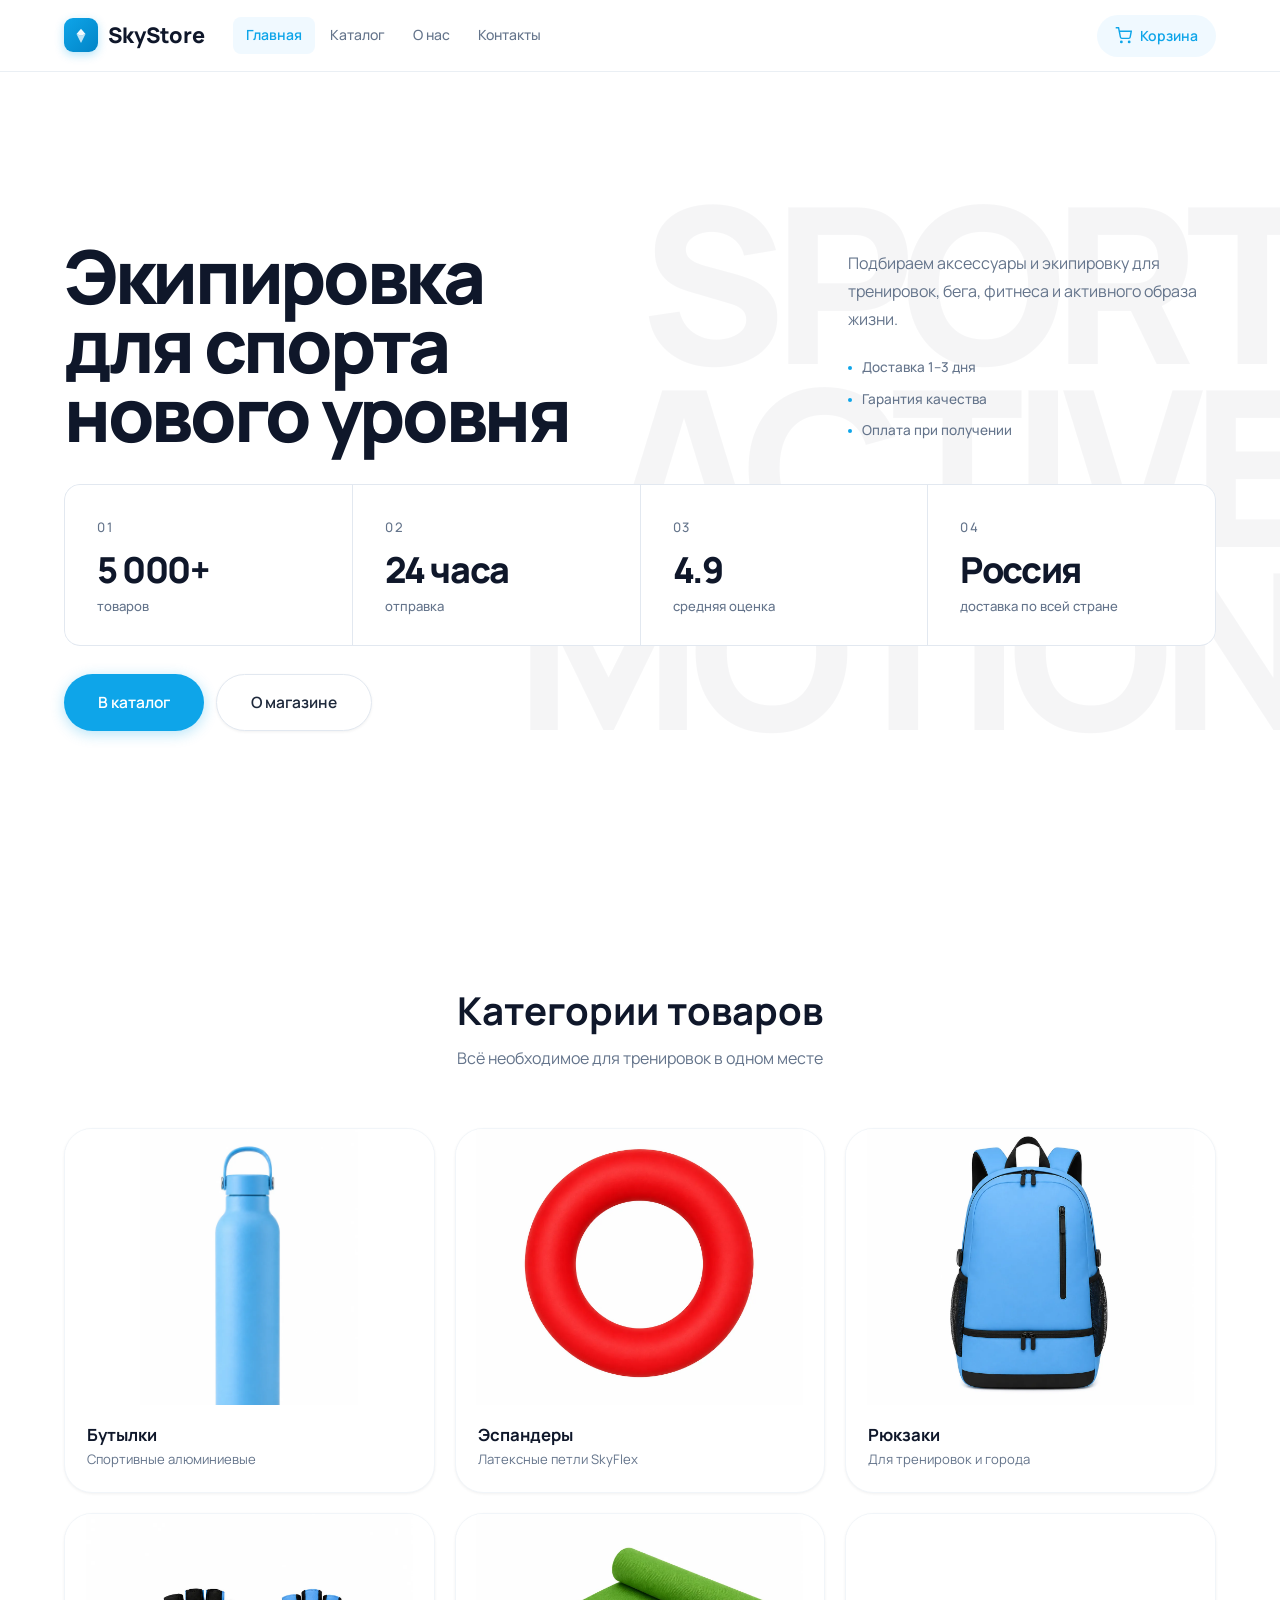
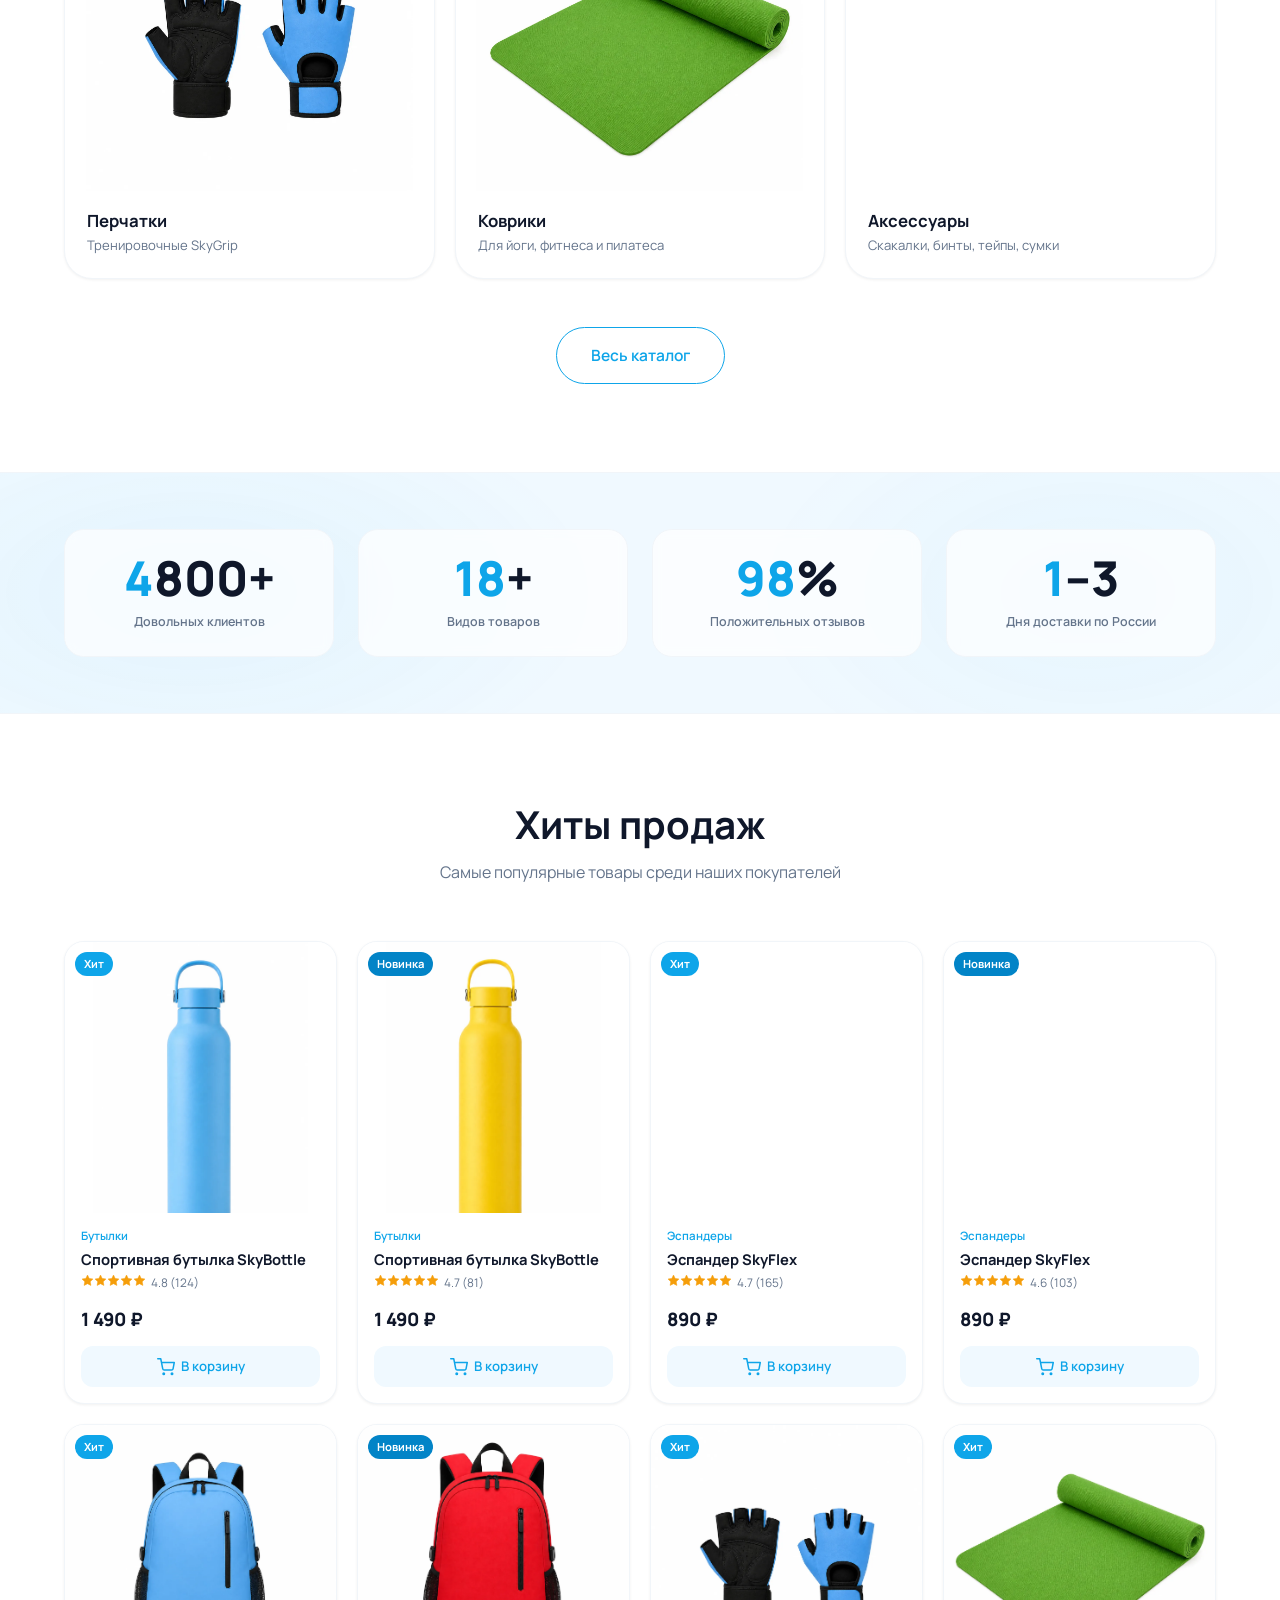
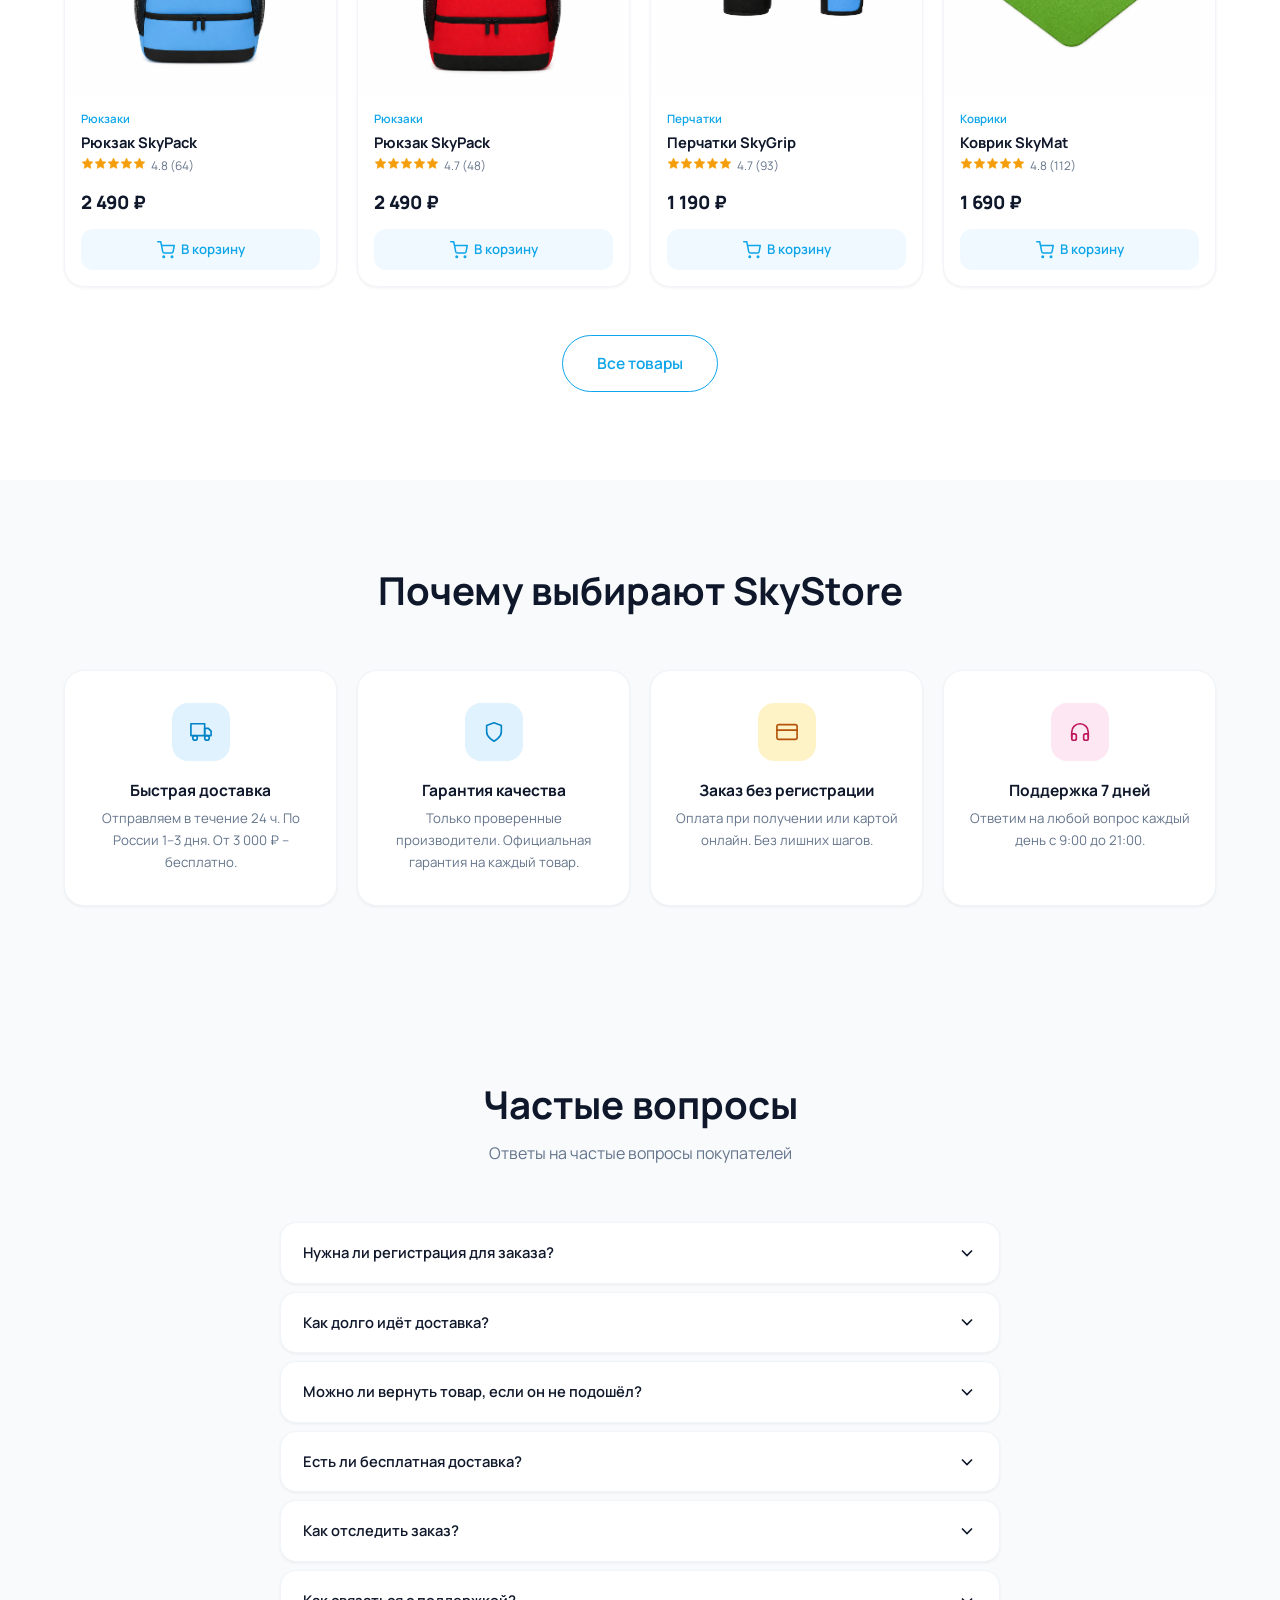
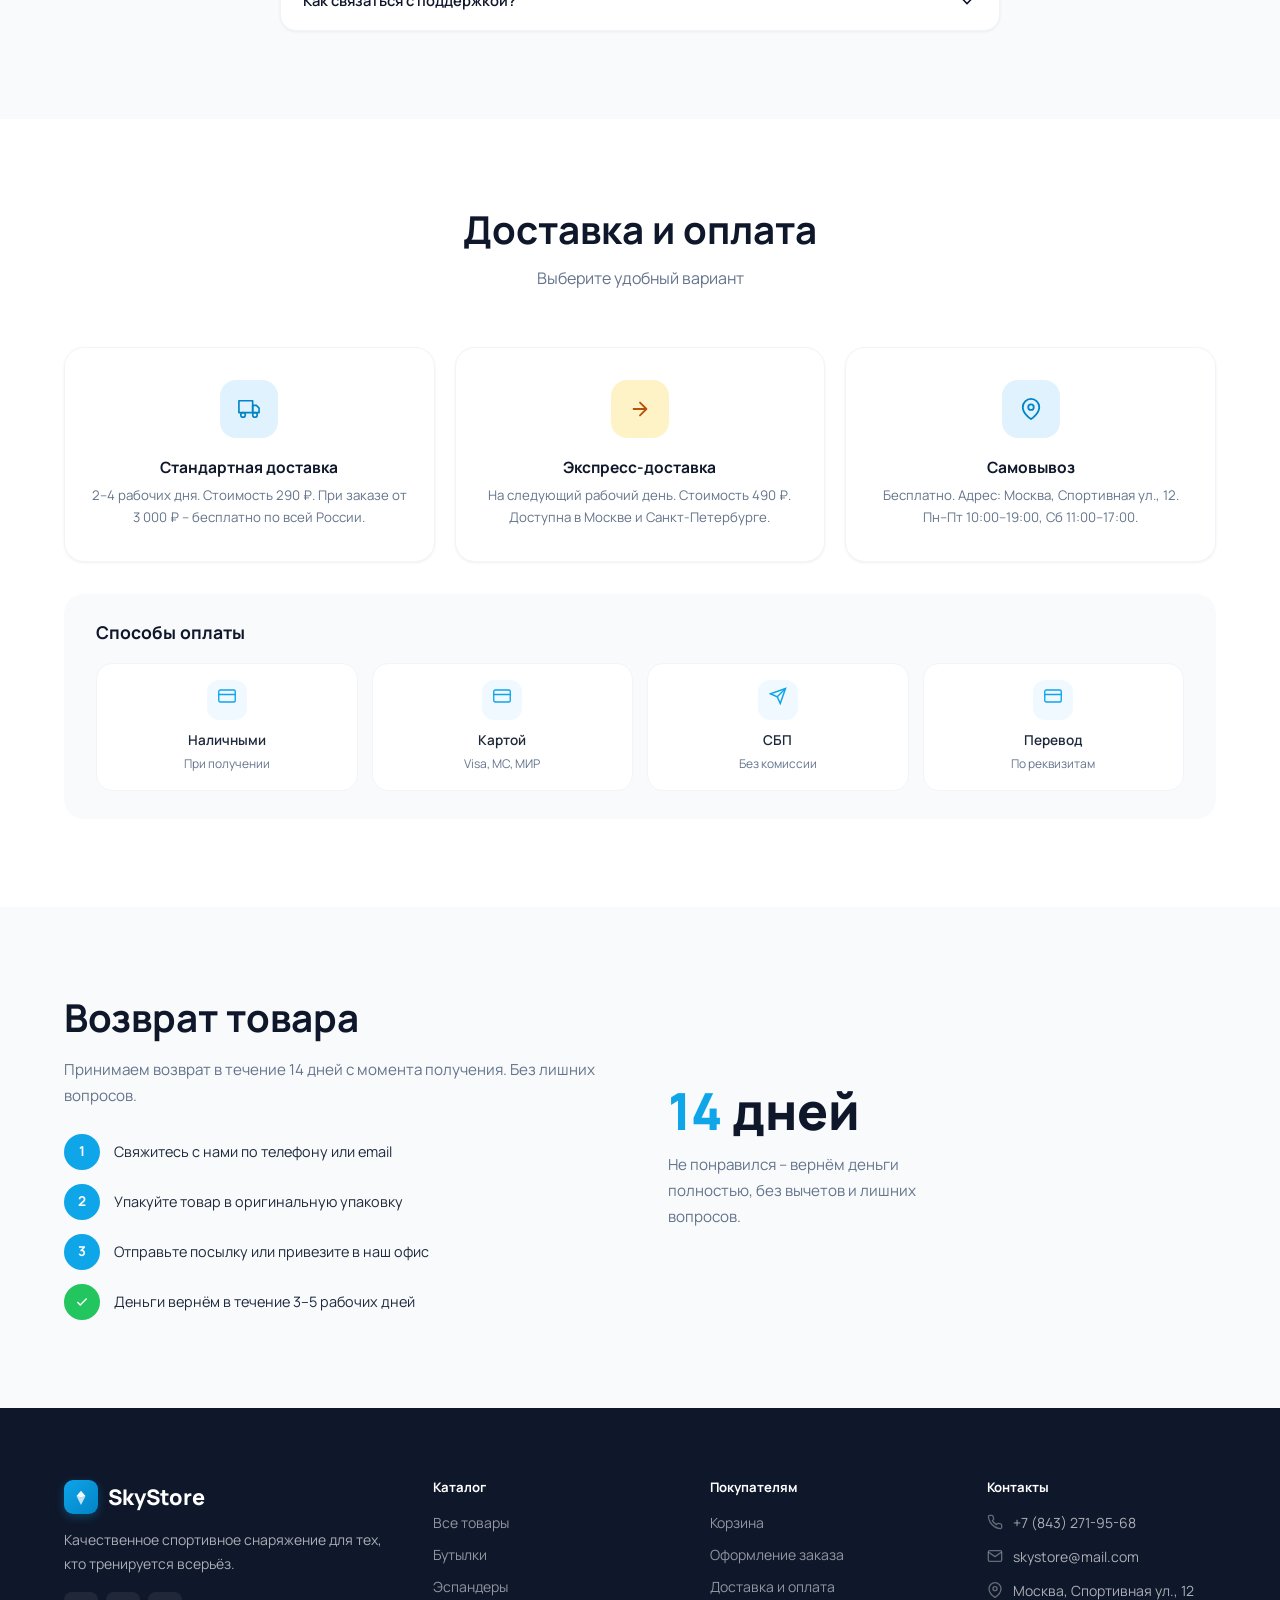
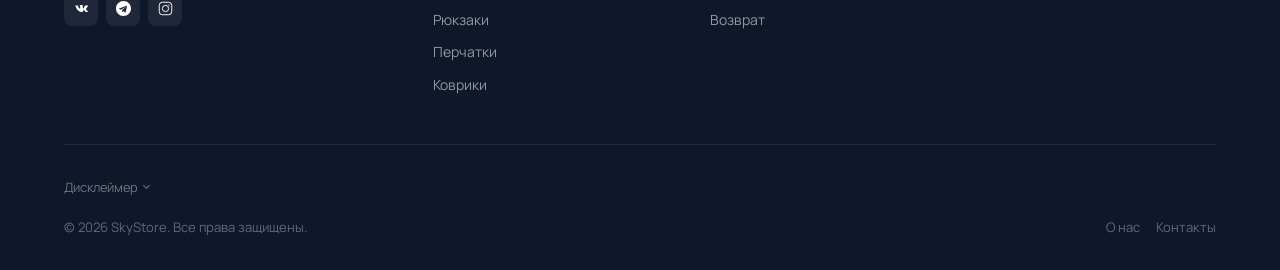
==== commit c192bda0: "SEO: add Open Graph/Twitter cards and richer title to landing Красивое превью ссылки при шеринге в T" ====
--- a/skystore-landing/index.html
+++ b/skystore-landing/index.html
@@ -3,8 +3,19 @@
 <head>
   <meta charset="UTF-8">
   <meta name="viewport" content="width=device-width, initial-scale=1.0">
-  <title>SkyStore – спортивный магазин</title>
+  <title>SkyStore – спортивный магазин: экипировка для тренировок</title>
   <meta name="description" content="SkyStore – бутылки, эспандеры, рюкзаки, перчатки и коврики для тренировок. Быстрая доставка по России.">
+  <meta property="og:type" content="website">
+  <meta property="og:site_name" content="SkyStore">
+  <meta property="og:title" content="SkyStore – магазин, созданный спортсменами для спортсменов">
+  <meta property="og:description" content="Экипировка для спорта нового уровня: бутылки, эспандеры, рюкзаки, перчатки и коврики. Быстрая доставка по России.">
+  <meta property="og:url" content="https://skysport-ten.vercel.app/">
+  <meta property="og:image" content="https://skysport-ten.vercel.app/images/blue.png">
+  <meta property="og:locale" content="ru_RU">
+  <meta name="twitter:card" content="summary_large_image">
+  <meta name="twitter:title" content="SkyStore – магазин для спортсменов">
+  <meta name="twitter:description" content="Экипировка для спорта нового уровня. Быстрая доставка по России.">
+  <meta name="twitter:image" content="https://skysport-ten.vercel.app/images/blue.png">
   <link rel="icon" type="image/svg+xml" href="data:image/svg+xml,%3Csvg xmlns='http://www.w3.org/2000/svg' viewBox='0 0 32 32'%3E%3Crect width='32' height='32' rx='7' fill='%230EA5E9'/%3E%3Cpath d='M16 5L9 12l7 2.5 7-2.5L16 5z' fill='white' opacity='.95'/%3E%3Cpath d='M9 12l7 15 7-15-7 2.5L9 12z' fill='white' opacity='.75'/%3E%3C/svg%3E">
   <link rel="preconnect" href="https://fonts.googleapis.com">
   <link rel="preconnect" href="https://fonts.gstatic.com" crossorigin>
